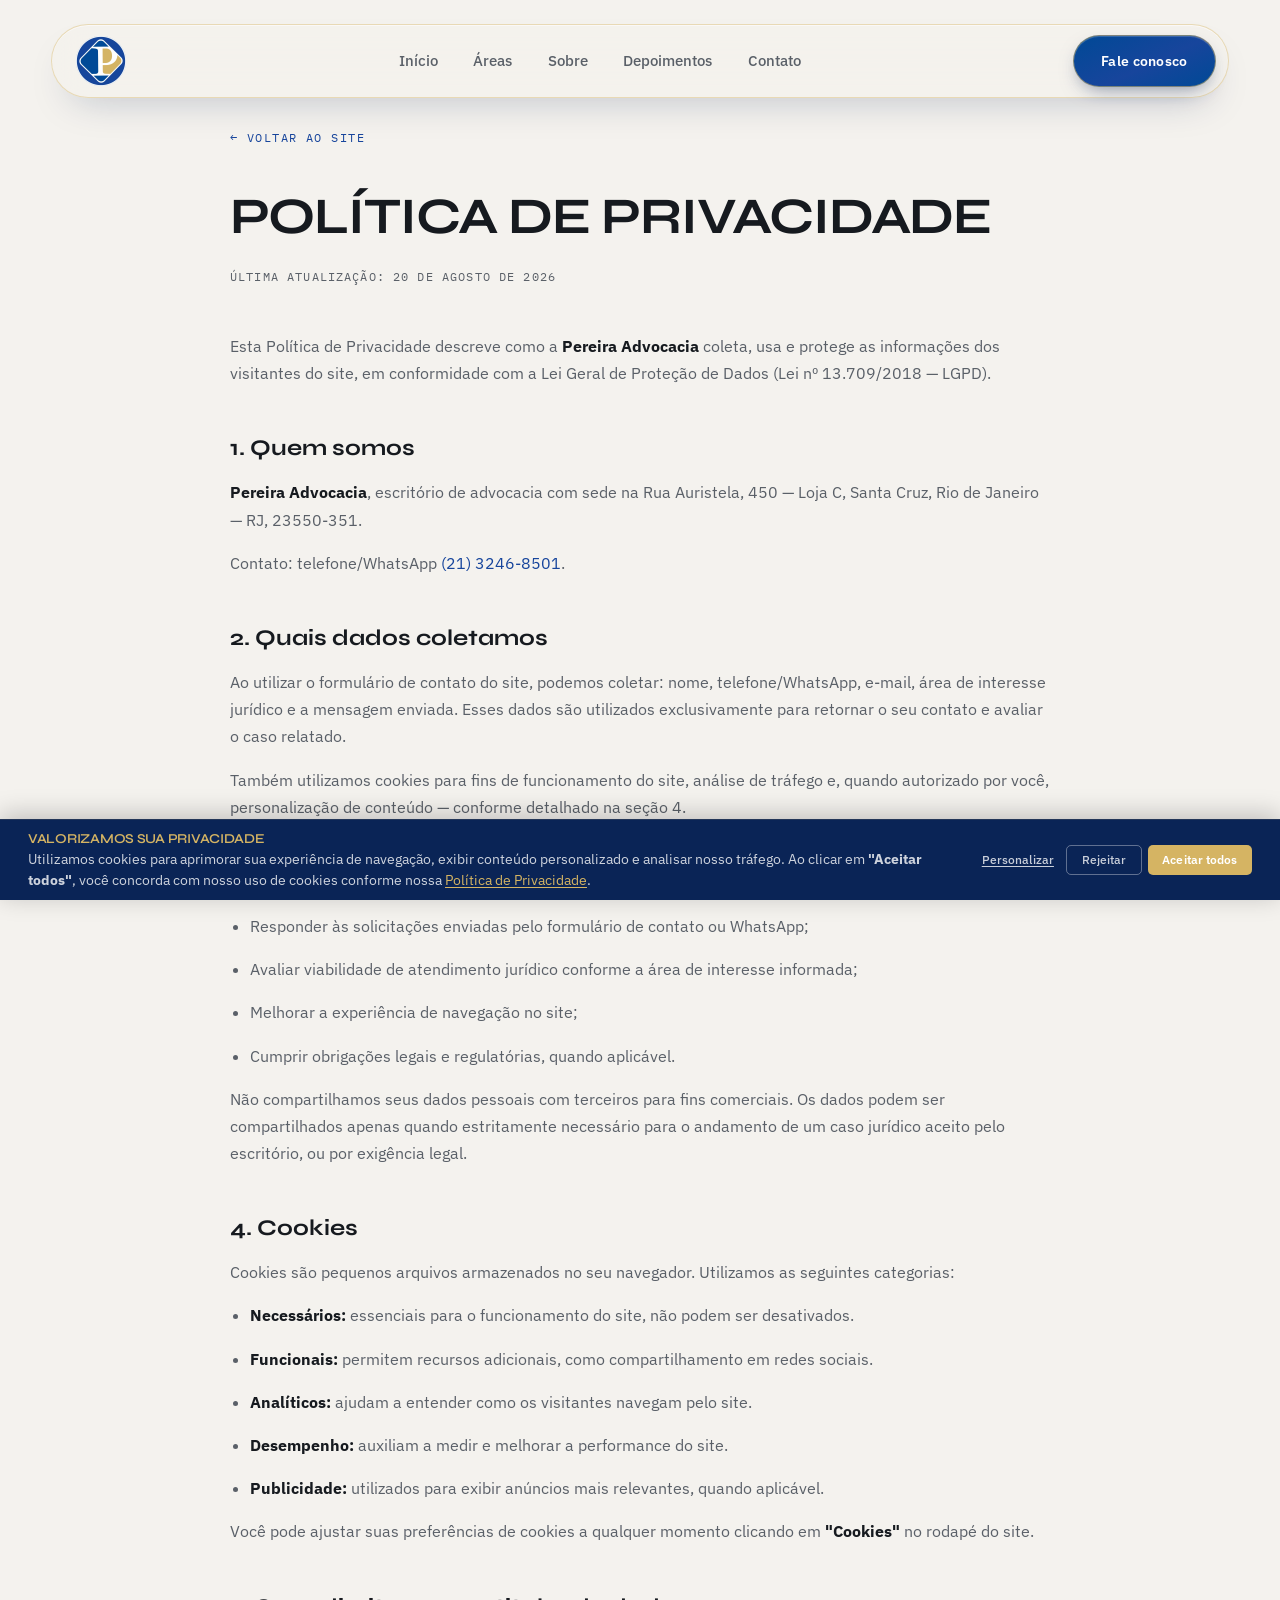
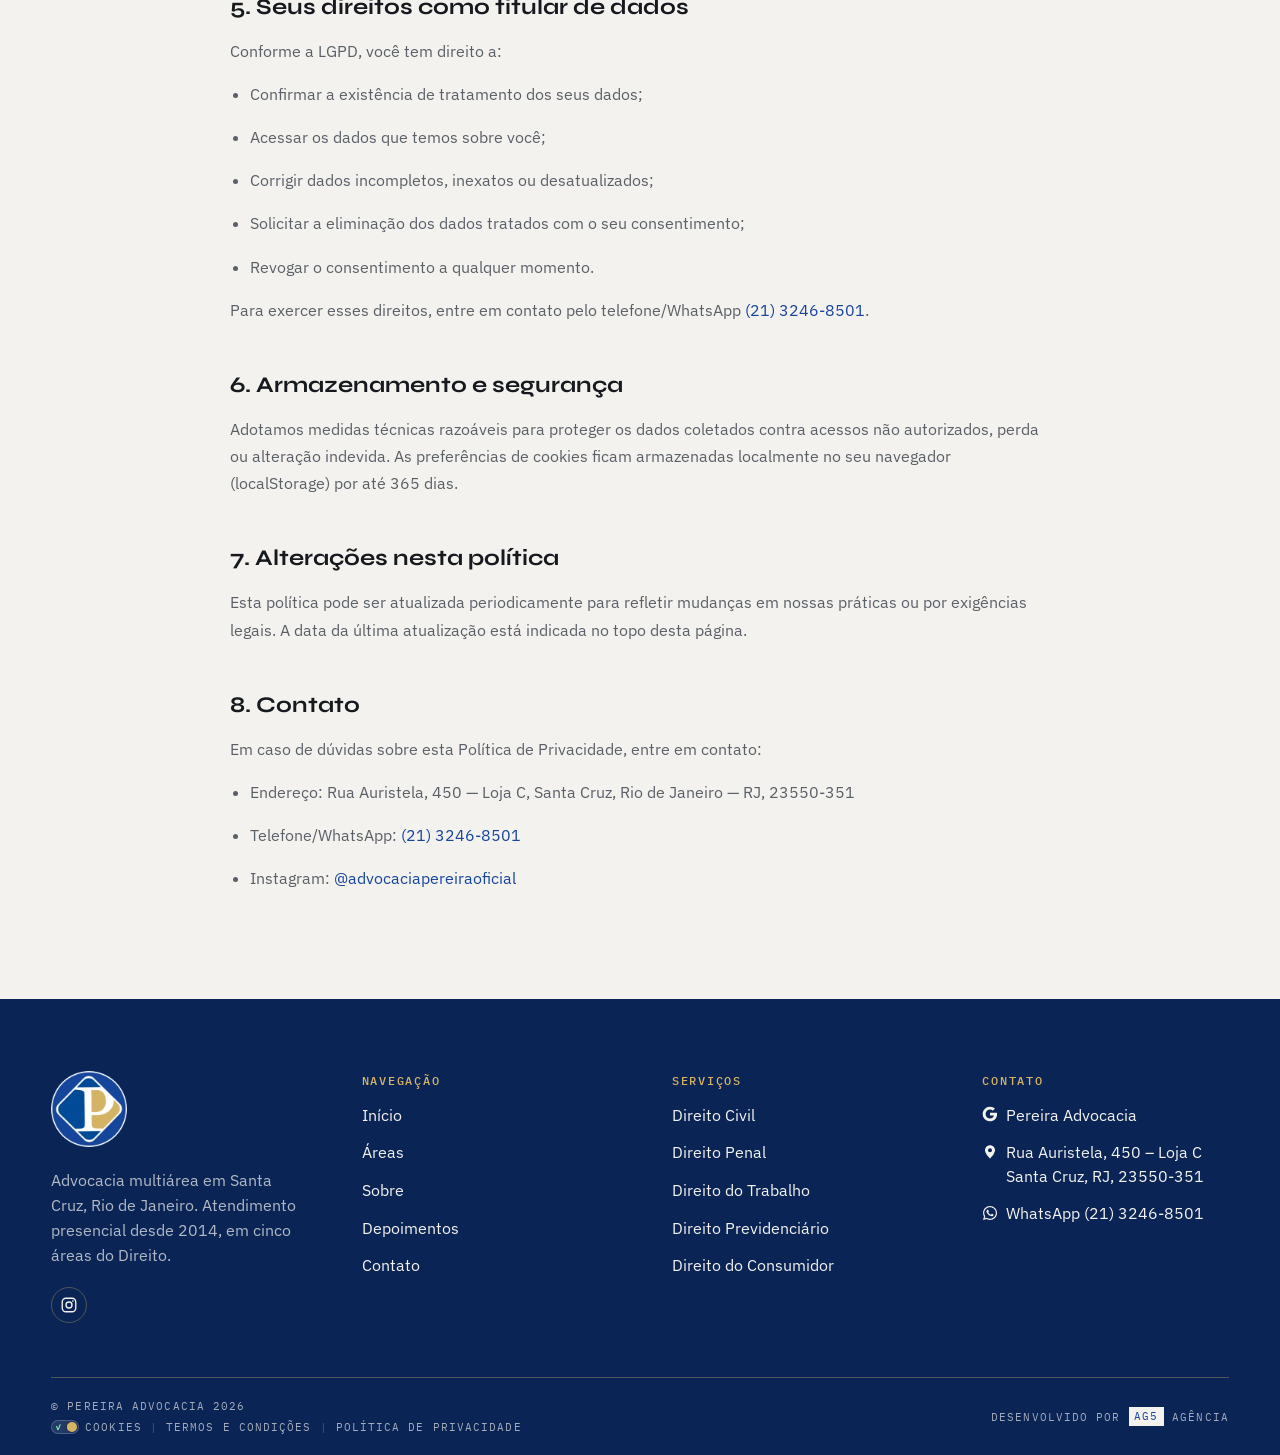
==== politica-de-privacidade.html @ 73a0a16b "LP Pereira Advocacia — versão inicial" ====
<!DOCTYPE html>
<html lang="pt-BR">
<head>
<meta charset="UTF-8">
<meta name="viewport" content="width=device-width, initial-scale=1">
<title>Política de Privacidade — Pereira Advocacia</title>
<meta name="description" content="Política de Privacidade e uso de cookies do site da Pereira Advocacia, escritório de advocacia em Santa Cruz, Rio de Janeiro.">
<meta name="robots" content="noindex, follow">
<link rel="canonical" href="https://pereiraadvocacia.ag5agencia.site/politica-de-privacidade">
<link rel="icon" href="assets/favicon-pereira-advocacia.ico">
<link rel="preconnect" href="https://fonts.googleapis.com">
<link rel="preconnect" href="https://fonts.gstatic.com" crossorigin>

<!-- PageSpeed fix: Google Fonts async-load (elimina render-blocking) -->
<link rel="preload" href="https://fonts.googleapis.com/css2?family=Syne:wght@600;700;800&family=IBM+Plex+Sans:wght@400;500;600&family=IBM+Plex+Mono:wght@400;500&display=swap" as="style" onload="this.onload=null;this.rel='stylesheet'">
<noscript><link href="https://fonts.googleapis.com/css2?family=Syne:wght@600;700;800&family=IBM+Plex+Sans:wght@400;500;600&family=IBM+Plex+Mono:wght@400;500&display=swap" rel="stylesheet"></noscript>

<link rel="preload" href="style.css" as="style">
<link rel="stylesheet" href="style.css">

<!-- PageSpeed fix: CSS não crítico (cookie banner) com carregamento async -->
<link rel="preload" href="cookie-banner.css" as="style" onload="this.onload=null;this.rel='stylesheet'">
<noscript><link rel="stylesheet" href="cookie-banner.css"></noscript>
<style>
  .legal{background:var(--pedra);padding:calc(76px + 3rem) var(--pad-x) var(--sec-y)}
  .legal__wrap{max-width:820px;margin:0 auto}
  .legal__back{font-family:var(--f-mono);font-size:.75rem;letter-spacing:.12em;text-transform:uppercase;color:var(--cinza-texto);display:inline-flex;align-items:center;gap:.5rem;margin-bottom:2rem}
  .legal__back:hover{color:var(--azul)}
  .legal h1{font-size:clamp(2rem,5vw,3.2rem);color:var(--grafite);margin-bottom:.75rem}
  .legal__updated{font-family:var(--f-mono);font-size:.72rem;letter-spacing:.1em;text-transform:uppercase;color:var(--cinza-texto);margin-bottom:3rem;display:block}
  .legal h2{font-family:var(--f-display);font-weight:700;font-size:1.4rem;color:var(--grafite);text-transform:none;letter-spacing:0;margin-top:2.75rem;margin-bottom:.9rem}
  .legal p,.legal li{font-size:1rem;line-height:1.7;color:var(--cinza-texto);margin-bottom:1rem}
  .legal ul{padding-left:1.25rem;list-style:disc}
  .legal a{color:var(--azul)}
  .legal a:hover{color:var(--azul-profundo)}
  .legal strong{color:var(--grafite)}
</style>
</head>
<body id="top">

<div class="nav-sentinel" aria-hidden="true"></div>
<header class="nav" id="nav">
  <div class="nav__pill">
    <a class="nav__logo" href="/" aria-label="Pereira Advocacia — início">
      <img src="assets/logo-desktop-pereira-advocacia.webp" alt="Pereira Advocacia">
    </a>
    <button class="nav__toggle" type="button" id="navToggle" aria-expanded="false" aria-controls="drawer" aria-label="Abrir menu">
      <span></span><span></span><span></span>
    </button>
    <nav class="nav__menu" id="navMenu" aria-label="Navegação principal">
      <a href="/">Início</a>
      <a href="/#areas">Áreas</a>
      <a href="/#sobre">Sobre</a>
      <a href="/#avaliacoes">Depoimentos</a>
      <a href="/#contato">Contato</a>
    </nav>
    <a class="btn btn--wa nav__cta" href="https://wa.me/552132468501?text=Ol%C3%A1%2C%20vim%20atrav%C3%A9s%20do%20site%20e%20gostaria%20de%20agendar%20uma%20consulta." target="_blank" rel="noopener noreferrer">Fale conosco</a>
  </div>
</header>

<main class="legal">
  <div class="legal__wrap">
    <a class="legal__back" href="/">← Voltar ao site</a>
    <h1>Política de Privacidade</h1>
    <span class="legal__updated">Última atualização: 20 de agosto de 2026</span>

    <p>Esta Política de Privacidade descreve como a <strong>Pereira Advocacia</strong> coleta, usa e protege as informações dos visitantes do site, em conformidade com a Lei Geral de Proteção de Dados (Lei nº 13.709/2018 — LGPD).</p>

    <h2>1. Quem somos</h2>
    <p><strong>Pereira Advocacia</strong>, escritório de advocacia com sede na Rua Auristela, 450 — Loja C, Santa Cruz, Rio de Janeiro — RJ, 23550-351.</p>
    <p>Contato: telefone/WhatsApp <a href="tel:+552132468501">(21) 3246-8501</a>.</p>

    <h2>2. Quais dados coletamos</h2>
    <p>Ao utilizar o formulário de contato do site, podemos coletar: nome, telefone/WhatsApp, e-mail, área de interesse jurídico e a mensagem enviada. Esses dados são utilizados exclusivamente para retornar o seu contato e avaliar o caso relatado.</p>
    <p>Também utilizamos cookies para fins de funcionamento do site, análise de tráfego e, quando autorizado por você, personalização de conteúdo — conforme detalhado na seção 4.</p>

    <h2>3. Como usamos seus dados</h2>
    <ul>
      <li>Responder às solicitações enviadas pelo formulário de contato ou WhatsApp;</li>
      <li>Avaliar viabilidade de atendimento jurídico conforme a área de interesse informada;</li>
      <li>Melhorar a experiência de navegação no site;</li>
      <li>Cumprir obrigações legais e regulatórias, quando aplicável.</li>
    </ul>
    <p>Não compartilhamos seus dados pessoais com terceiros para fins comerciais. Os dados podem ser compartilhados apenas quando estritamente necessário para o andamento de um caso jurídico aceito pelo escritório, ou por exigência legal.</p>

    <h2>4. Cookies</h2>
    <p>Cookies são pequenos arquivos armazenados no seu navegador. Utilizamos as seguintes categorias:</p>
    <ul>
      <li><strong>Necessários:</strong> essenciais para o funcionamento do site, não podem ser desativados.</li>
      <li><strong>Funcionais:</strong> permitem recursos adicionais, como compartilhamento em redes sociais.</li>
      <li><strong>Analíticos:</strong> ajudam a entender como os visitantes navegam pelo site.</li>
      <li><strong>Desempenho:</strong> auxiliam a medir e melhorar a performance do site.</li>
      <li><strong>Publicidade:</strong> utilizados para exibir anúncios mais relevantes, quando aplicável.</li>
    </ul>
    <p>Você pode ajustar suas preferências de cookies a qualquer momento clicando em <strong>"Cookies"</strong> no rodapé do site.</p>

    <h2>5. Seus direitos como titular de dados</h2>
    <p>Conforme a LGPD, você tem direito a:</p>
    <ul>
      <li>Confirmar a existência de tratamento dos seus dados;</li>
      <li>Acessar os dados que temos sobre você;</li>
      <li>Corrigir dados incompletos, inexatos ou desatualizados;</li>
      <li>Solicitar a eliminação dos dados tratados com o seu consentimento;</li>
      <li>Revogar o consentimento a qualquer momento.</li>
    </ul>
    <p>Para exercer esses direitos, entre em contato pelo telefone/WhatsApp <a href="tel:+552132468501">(21) 3246-8501</a>.</p>

    <h2>6. Armazenamento e segurança</h2>
    <p>Adotamos medidas técnicas razoáveis para proteger os dados coletados contra acessos não autorizados, perda ou alteração indevida. As preferências de cookies ficam armazenadas localmente no seu navegador (localStorage) por até 365 dias.</p>

    <h2>7. Alterações nesta política</h2>
    <p>Esta política pode ser atualizada periodicamente para refletir mudanças em nossas práticas ou por exigências legais. A data da última atualização está indicada no topo desta página.</p>

    <h2>8. Contato</h2>
    <p>Em caso de dúvidas sobre esta Política de Privacidade, entre em contato:</p>
    <ul>
      <li>Endereço: Rua Auristela, 450 — Loja C, Santa Cruz, Rio de Janeiro — RJ, 23550-351</li>
      <li>Telefone/WhatsApp: <a href="tel:+552132468501">(21) 3246-8501</a></li>
      <li>Instagram: <a href="https://www.instagram.com/advocaciapereiraoficial/" target="_blank" rel="noopener noreferrer">@advocaciapereiraoficial</a></li>
    </ul>
  </div>
</main>

<footer class="footer">
  <div class="footer__cols">
    <!-- Coluna 1 — Marca -->
    <div class="footer__brand">
      <img class="footer__logo" src="assets/logo-mobile-pereira-advocacia.webp" alt="Pereira Advocacia" loading="lazy">
      <p class="footer__p">Advocacia multiárea em Santa Cruz, Rio de Janeiro. Atendimento presencial desde 2014, em cinco áreas do Direito.</p>
      <div class="footer__social">
        <a href="https://www.instagram.com/advocaciapereiraoficial/" target="_blank" rel="noopener noreferrer" aria-label="Instagram"><svg viewBox="0 0 24 24" width="18" height="18" fill="none" stroke="currentColor" stroke-width="1.8" aria-hidden="true"><rect x="3" y="3" width="18" height="18" rx="5"/><circle cx="12" cy="12" r="4"/><circle cx="17.2" cy="6.8" r="1.1" fill="currentColor" stroke="none"/></svg></a>
      </div>
    </div>
    <!-- Coluna 2 — Links rápidos -->
    <div class="footer__col">
      <p class="label label--ouro">Navegação</p>
      <a href="/">Início</a>
      <a href="/#areas">Áreas</a>
      <a href="/#sobre">Sobre</a>
      <a href="/#avaliacoes">Depoimentos</a>
      <a href="/#contato">Contato</a>
    </div>
    <!-- Coluna 3 — Serviços -->
    <div class="footer__col">
      <p class="label label--ouro">Serviços</p>
      <a href="/#areas">Direito Civil</a>
      <a href="/#areas">Direito Penal</a>
      <a href="/#areas">Direito do Trabalho</a>
      <a href="/#areas">Direito Previdenciário</a>
      <a href="/#areas">Direito do Consumidor</a>
    </div>
    <!-- Coluna 4 — Contato (ordem obrigatória: nome → endereço → whatsapp → telefone) -->
    <div class="footer__col">
      <p class="label label--ouro">Contato</p>
      <a class="footer__contact-item" href="https://share.google/x3u8LxCRu5mNGIFWN" target="_blank" rel="noopener noreferrer"><svg viewBox="0 0 48 48" width="16" height="16" fill="currentColor" aria-hidden="true"><path d="M45.12 24.5c0-1.56-.14-3.06-.4-4.5H24v8.51h11.84c-.51 2.75-2.06 5.08-4.39 6.64v5.52h7.11c4.16-3.83 6.56-9.47 6.56-16.17z"/><path d="M24 46c5.94 0 10.92-1.97 14.56-5.33l-7.11-5.52c-1.97 1.32-4.49 2.1-7.45 2.1-5.73 0-10.58-3.87-12.31-9.07H4.34v5.7C7.96 41.07 15.4 46 24 46z"/><path d="M11.69 28.18A13.98 13.98 0 0 1 10.94 24c0-1.45.25-2.86.7-4.18v-5.7H4.34A21.99 21.99 0 0 0 2 24c0 3.55.85 6.91 2.34 9.88l7.35-5.7z"/><path d="M24 10.75c3.23 0 6.13 1.11 8.41 3.29l6.31-6.31C34.91 4.18 29.93 2 24 2 15.4 2 7.96 6.93 4.34 14.12l7.35 5.7c1.73-5.2 6.58-9.07 12.31-9.07z"/></svg><span>Pereira Advocacia</span></a>
      <a class="footer__contact-item" href="https://www.google.com/maps/dir//Pereira+Advocacia,+Rua+Auristela,+450+-+Loja+C+-+Santa+Cruz,+Rio+de+Janeiro+-+RJ,+23550-351/@-22.9141308,-43.445982,11z" target="_blank" rel="noopener noreferrer"><svg viewBox="0 0 48 48" width="16" height="16" aria-hidden="true"><path fill="currentColor" d="M24 4c-8.28 0-15 6.72-15 15 0 10.5 15 25 15 25s15-14.5 15-25c0-8.28-6.72-15-15-15z"/><circle cx="24" cy="19" r="6" fill="var(--azul-noite)"/></svg><span>Rua Auristela, 450 – Loja C<br>Santa Cruz, RJ, 23550-351</span></a>
      <a class="footer__contact-item" href="https://wa.me/552132468501?text=Ol%C3%A1%2C%20vim%20atrav%C3%A9s%20do%20site%20e%20gostaria%20de%20agendar%20uma%20consulta." target="_blank" rel="noopener noreferrer"><svg viewBox="0 0 448 512" width="16" height="16" fill="currentColor" aria-hidden="true"><path d="M380.9 97.1C339 55.1 283.2 32 223.9 32c-122.4 0-222 99.6-222 222 0 39.1 10.2 77.3 29.6 111L0 480l117.7-30.9c32.4 17.7 68.9 27 106.1 27h.1c122.3 0 224.1-99.6 224.1-222 0-59.3-25.2-115-67.1-157zm-157 341.6c-33.2 0-65.7-8.9-94-25.7l-6.7-4-69.8 18.3L72 359.2l-4.4-7c-18.5-29.4-28.2-63.3-28.2-98.2 0-101.7 82.8-184.5 184.6-184.5 49.3 0 95.6 19.2 130.4 54.1 34.8 34.9 56.2 81.2 56.1 130.5 0 101.8-84.9 184.6-186.6 184.6zm101.2-138.2c-5.5-2.8-32.8-16.2-37.9-18-5.1-1.9-8.8-2.8-12.5 2.8-3.7 5.6-14.3 18-17.6 21.8-3.2 3.7-6.5 4.2-12 1.4-32.6-16.3-54-29.1-75.5-66-5.7-9.8 5.7-9.1 16.3-30.3 1.8-3.7.9-6.9-.5-9.7-1.4-2.8-12.5-30.1-17.1-41.2-4.5-10.8-9.1-9.3-12.5-9.5-3.2-.2-6.9-.2-10.6-.2-3.7 0-9.7 1.4-14.8 6.9-5.1 5.6-19.4 19-19.4 46.3s19.9 53.7 22.6 57.4c2.8 3.7 39.1 59.7 94.8 83.8 35.2 15.2 49 16.5 66.6 13.9 10.7-1.6 32.8-13.4 37.4-26.4 4.6-13 4.6-24.1 3.2-26.4-1.3-2.5-5-3.9-10.5-6.6z"/></svg><span>WhatsApp (21) 3246-8501</span></a>
    </div>
  </div>
  <div class="creditos">
    <div class="creditos__esq">
      <span>© Pereira Advocacia 2026</span>
      <span class="creditos__legal">
        <a href="#" id="ck-prefs-link" style="text-decoration:none; color:inherit; display:inline-flex; align-items:center; gap:6px;">
          <span id="cookie-toggle" class="active" style="display:inline-flex; align-items:center; width:28px; height:14px; background:rgba(255,255,255,0.1); border-radius:10px; padding:2px; border:1px solid rgba(255,255,255,0.2); position:relative; font-size:8px; font-weight:bold;">
            <span style="color:#86EFAC; margin-left:2px;">✓</span>
            <span style="color:#FCA5A5; margin-left:auto; margin-right:2px;">✕</span>
            <span id="cookie-toggle-dot" style="position:absolute; left:15px; width:10px; height:10px; background:var(--ck-accent); border-radius:50%; box-shadow:0 0 5px rgba(0,0,0,0.3); transition:left .2s ease;"></span>
          </span>
          Cookies
        </a>
        <span class="creditos__sep">|</span>
        <a href="/termos-e-condicoes">Termos e Condições</a>
        <span class="creditos__sep">|</span>
        <a href="/politica-de-privacidade">Política de Privacidade</a>
      </span>
    </div>
    <span>Desenvolvido por <a class="ag5" href="https://www.ag5agencia.com.br" target="_blank" rel="noopener noreferrer">AG5</a> Agência</span>
  </div>
</footer>

<div class="drawer-overlay" id="drawerOverlay" aria-hidden="true"></div>
<aside class="drawer" id="drawer" aria-hidden="true">
  <div class="drawer__head">
    <a class="drawer__logo" href="/" aria-label="Pereira Advocacia — início">
      <img src="assets/logo-desktop-pereira-advocacia.webp" alt="Pereira Advocacia">
    </a>
    <button class="drawer__close" type="button" id="drawerClose" aria-label="Fechar menu">
      <span></span><span></span>
    </button>
  </div>
  <nav class="drawer__menu" aria-label="Navegação principal mobile">
    <a href="/">Início</a>
    <a href="/#areas">Áreas</a>
    <a href="/#sobre">Sobre</a>
    <a href="/#avaliacoes">Depoimentos</a>
    <a href="/#contato">Contato</a>
  </nav>
  <a class="btn btn--wa drawer__btn" href="https://wa.me/552132468501?text=Ol%C3%A1%2C%20vim%20atrav%C3%A9s%20do%20site%20e%20gostaria%20de%20agendar%20uma%20consulta." target="_blank" rel="noopener noreferrer">Fale conosco</a>
</aside>

<!-- ========== COOKIE BANNER — Padrão AG5 (LGPD) ========== -->
<div id="ck-banner" class="ck-banner" role="dialog" aria-modal="true" aria-label="Aviso de cookies" aria-live="polite" aria-hidden="true">
  <div class="ck-banner__inner">
    <div class="ck-banner__content">
      <h2 class="ck-banner__title">Valorizamos sua privacidade</h2>
      <p class="ck-banner__text">
        Utilizamos cookies para aprimorar sua experiência de navegação, exibir conteúdo
        personalizado e analisar nosso tráfego. Ao clicar em <strong>"Aceitar todos"</strong>,
        você concorda com nosso uso de cookies conforme nossa
        <a href="/politica-de-privacidade" class="ck-banner__link">Política de Privacidade</a>.
      </p>
    </div>
    <div class="ck-banner__actions">
      <button id="ck-customize" class="ck-btn ck-btn--ghost">Personalizar</button>
      <button id="ck-reject" class="ck-btn ck-btn--outline">Rejeitar</button>
      <button id="ck-accept-all" class="ck-btn ck-btn--primary">Aceitar todos</button>
    </div>
  </div>
</div>

<div id="ck-modal" class="ck-modal" role="dialog" aria-modal="true" aria-label="Personalizar preferências de cookies" aria-hidden="true">
  <div class="ck-modal__overlay" id="ck-modal-overlay"></div>
  <div class="ck-modal__box">
    <div class="ck-modal__header">
      <h2 class="ck-modal__title">Personalizar preferências de consentimento</h2>
      <button class="ck-modal__close" id="ck-modal-close" aria-label="Fechar modal">
        <svg width="18" height="18" viewBox="0 0 24 24" fill="none" aria-hidden="true">
          <path d="M18 6L6 18M6 6l12 12" stroke="currentColor" stroke-width="2" stroke-linecap="round" stroke-linejoin="round" />
        </svg>
      </button>
    </div>
    <div class="ck-modal__body">
      <p class="ck-modal__intro">
        Utilizamos cookies para ajudar você a navegar com eficiência e executar certas funções.
        Os cookies classificados como <strong>"Necessário"</strong> são essenciais para o
        funcionamento básico do site e não podem ser desativados.
      </p>
      <div class="ck-category">
        <div class="ck-category__header">
          <div class="ck-category__info">
            <h3 class="ck-category__name">Necessário</h3>
            <p class="ck-category__desc">Essenciais para o funcionamento do site. Não armazenam dados pessoalmente identificáveis.</p>
          </div>
          <span class="ck-category__badge">Sempre ativo</span>
        </div>
      </div>
      <div class="ck-category">
        <div class="ck-category__header">
          <div class="ck-category__info">
            <h3 class="ck-category__name">Funcional</h3>
            <p class="ck-category__desc">Ajudam a executar funcionalidades como compartilhamento em mídia social e recursos de terceiros.</p>
          </div>
          <label class="ck-toggle" aria-label="Ativar cookies funcionais">
            <input type="checkbox" id="ck-functional" name="functional">
            <span class="ck-toggle__slider"></span>
          </label>
        </div>
      </div>
      <div class="ck-category">
        <div class="ck-category__header">
          <div class="ck-category__info">
            <h3 class="ck-category__name">Analítico</h3>
            <p class="ck-category__desc">Usados para entender como os visitantes interagem com o site (visitantes, taxa de rejeição, etc.).</p>
          </div>
          <label class="ck-toggle" aria-label="Ativar cookies analíticos">
            <input type="checkbox" id="ck-analytics" name="analytics">
            <span class="ck-toggle__slider"></span>
          </label>
        </div>
      </div>
      <div class="ck-category">
        <div class="ck-category__header">
          <div class="ck-category__info">
            <h3 class="ck-category__name">Desempenho</h3>
            <p class="ck-category__desc">Analisam índices de desempenho do site para oferecer melhor experiência ao visitante.</p>
          </div>
          <label class="ck-toggle" aria-label="Ativar cookies de desempenho">
            <input type="checkbox" id="ck-performance" name="performance">
            <span class="ck-toggle__slider"></span>
          </label>
        </div>
      </div>
      <div class="ck-category">
        <div class="ck-category__header">
          <div class="ck-category__info">
            <h3 class="ck-category__name">Publicidade</h3>
            <p class="ck-category__desc">Entregam anúncios personalizados com base nas páginas visitadas anteriormente.</p>
          </div>
          <label class="ck-toggle" aria-label="Ativar cookies de publicidade">
            <input type="checkbox" id="ck-advertising" name="advertising">
            <span class="ck-toggle__slider"></span>
          </label>
        </div>
      </div>
    </div>
    <div class="ck-modal__footer">
      <button id="ck-modal-reject" class="ck-btn ck-btn--outline">Rejeitar</button>
      <button id="ck-modal-save" class="ck-btn ck-btn--ghost">Salvar Preferências</button>
      <button id="ck-modal-accept-all" class="ck-btn ck-btn--primary">Aceitar todos</button>
    </div>
  </div>
</div>

<button id="ck-prefs-btn" class="ck-prefs-btn" aria-label="Preferências de cookies" style="display:none;">Cookies</button>

<script src="script.js" defer></script>
<script src="cookie-banner.js" defer></script>
<script src="wa-premium.js" defer></script>
<script src="https://control-blog.ag5agencia.site/r.js" data-c="pereiraadvocacia" defer></script>
</body>
</html>
---- style.css ----
/* ===========================================================
   PEREIRA ADVOCACIA — Dossiê Cobalto · Editorial Vertical
   style.css — mobile-first · breakpoints 480 / 768 / 1024 / 1280
   =========================================================== */

:root{
  /* cores */
  --azul:#17459C;
  --azul-profundo:#004996;
  --azul-noite:#0A2456;
  --dourado:#D5B463;
  --dourado-claro:#E3CB8C;
  --nogueira:#4A331F;
  --pedra:#F4F2EE;
  --pedra-2:#E7E3DC;
  --grafite:#161A1F;
  --cinza-texto:#5A6068;
  --branco:#FFFFFF;
  /* tipografia */
  --f-display:"Syne",system-ui,sans-serif;
  --f-corpo:"IBM Plex Sans",system-ui,sans-serif;
  --f-mono:"IBM Plex Mono",ui-monospace,monospace;
  /* espaçamento (escala herdada do sistema MAAT) */
  --s-05:0.5rem; --s-1:1rem; --s-2:2rem; --s-3:3rem; --s-4:4rem; --s-6:6rem; --s-8:8rem;
  --pad-x:clamp(1.25rem,4vw,3.5rem);
  --sec-y:clamp(4rem,10vh,8.75rem);
}

*,*::before,*::after{box-sizing:border-box}
html{scroll-behavior:smooth;-webkit-text-size-adjust:100%}
body{margin:0;background:var(--pedra);color:var(--cinza-texto);font-family:var(--f-corpo);font-size:16px;line-height:1.5;-webkit-font-smoothing:antialiased}
img{max-width:100%;display:block}
iframe{border:0;display:block;width:100%}
a{color:var(--azul);text-decoration:none;transition:color .3s ease}
a:hover{color:var(--azul-profundo)}
h1,h2,h3{margin:0;font-family:var(--f-display);letter-spacing:-.02em;text-transform:uppercase}
p{margin:0}
ul{margin:0;padding:0;list-style:none}
button{font-family:inherit}
:focus-visible{outline:2px solid var(--azul);outline-offset:3px}

.wrap{max-width:1500px;margin:0 auto}
.wrap--narrow{max-width:1100px}

/* motivo gráfico proprietário: losango da logo */
.losango{width:8px;height:8px;background:var(--dourado);transform:rotate(45deg);display:inline-block;flex:none}

.sec-divider{max-width:1500px;height:1px;margin:0 auto;background:linear-gradient(90deg,transparent,rgba(213,180,99,.5) 50%,transparent)}
.sec-divider--escritorio{margin-bottom:clamp(2.5rem,6vh,4rem)}
.losango--azul{background:var(--azul)}

.label{font-family:var(--f-mono);font-weight:500;font-size:.66rem;letter-spacing:.14em;text-transform:uppercase;display:flex;align-items:center;gap:.6rem}
.label--ouro{color:var(--dourado)}
.label--cinza{color:var(--cinza-texto)}
.label--claro{color:rgba(255,255,255,.7)}

.h2{font-weight:800;font-size:clamp(2rem,5.4vw,4.2rem);line-height:.95;color:var(--branco)}
.h2--dark{color:var(--grafite)}
.h3{font-weight:800;font-size:clamp(1.7rem,4vw,3.2rem);line-height:1;color:var(--branco)}
.h3--dark{color:var(--grafite)}

.link-mono{font-family:var(--f-mono);font-size:.75rem;letter-spacing:.12em;text-transform:uppercase;color:var(--grafite);border-bottom:1px solid var(--dourado);padding-bottom:.5rem;display:inline-block}
.link-mono:hover{color:var(--azul)}

.btn{display:inline-flex;align-items:center;gap:.65rem;font-size:.82rem;font-weight:600;letter-spacing:.02em;padding:.95rem 1.5rem;min-height:44px;transition:background .3s ease,color .3s ease}
.btn--wa{background:var(--azul);color:var(--branco)}
.btn--wa:hover{background:var(--azul-profundo);color:var(--branco)}
.btn--azul{background:var(--azul);color:var(--branco)}
.btn--azul:hover{background:var(--azul-profundo);color:var(--branco)}
.btn--pedra{background:var(--pedra);color:var(--grafite);border:1px solid rgba(213,180,99,.5);box-shadow:0 14px 30px -14px rgba(0,0,0,.35);transition:background .3s ease,color .3s ease,transform .3s ease}
.btn--pedra:hover{background:var(--branco);color:var(--azul);transform:translateY(-2px)}
.btn--outline{border:1px solid var(--grafite);color:var(--grafite)}
.btn--outline:hover{background:var(--grafite);color:var(--pedra)}
.btn--dark{background:var(--grafite);color:var(--pedra);border:0;cursor:pointer;justify-self:start}
.btn--dark:hover{background:var(--azul)}

.btn--google-premium{
  position:relative;overflow:hidden;border-radius:100px;
  background:linear-gradient(155deg,#FFFFFF 0%,#FBF7EE 100%);
  color:var(--grafite);border:1px solid rgba(213,180,99,.4);
  box-shadow:0 18px 40px -18px rgba(4,16,42,.5),0 0 0 1px rgba(255,255,255,.05) inset;
  transition:transform .4s cubic-bezier(.22,1,.36,1),box-shadow .4s cubic-bezier(.22,1,.36,1),background .4s ease;
}
.btn--google-premium svg{width:18px;height:18px;flex:none}
.btn--google-premium::before{
  content:"";position:absolute;inset:0;border-radius:100px;padding:1px;
  background:linear-gradient(155deg,var(--dourado-claro),transparent 40%,transparent 60%,var(--dourado));
  -webkit-mask:linear-gradient(#000 0 0) content-box,linear-gradient(#000 0 0);
  -webkit-mask-composite:xor;mask-composite:exclude;
  pointer-events:none;
}
.btn--google-premium:hover{
  transform:translateY(-3px) scale(1.02);
  background:linear-gradient(155deg,#FFFFFF 0%,#FFF9EA 100%);
  box-shadow:0 26px 54px -18px rgba(4,16,42,.6),0 0 24px -4px rgba(213,180,99,.5);
  color:var(--grafite);
}

/* máscaras de revelação */
.mask{display:block;overflow:hidden}
.mask__line{display:block;transform:translateY(105%);will-change:transform}
.mask__line--azul{color:var(--azul)}
.is-in .mask__line,.mask.is-in .mask__line{transform:translateY(0);transition:transform 900ms cubic-bezier(.16,1,.3,1)}
.reveal{opacity:0;transform:translateY(24px)}
.reveal.is-in{opacity:1;transform:none;transition:opacity 700ms cubic-bezier(.16,1,.3,1),transform 700ms cubic-bezier(.16,1,.3,1)}

/* ---------- NAVBAR — pill flutuante premium ---------- */
.nav-sentinel{position:absolute;top:0;left:0;width:1px;height:80px}
.nav{position:fixed;inset:0 0 auto;z-index:50;padding:clamp(.9rem,2.4vw,1.5rem) var(--pad-x) 0;transition:padding .4s cubic-bezier(.16,1,.3,1)}
.nav.is-stuck{padding-top:.6rem}

.nav__pill{
  max-width:1500px;margin:0 auto;
  display:flex;flex-wrap:wrap;align-items:center;justify-content:space-between;gap:.75rem;
  padding:.6rem .75rem .6rem clamp(1rem,2vw,1.5rem);
  background:rgba(244,242,238,.72);
  backdrop-filter:blur(18px) saturate(1.4);
  -webkit-backdrop-filter:blur(18px) saturate(1.4);
  border:1px solid rgba(213,180,99,.4);
  border-radius:999px;
  box-shadow:0 1px 0 rgba(255,255,255,.5) inset,0 18px 40px -20px rgba(10,36,86,.28);
  transition:background .4s ease,box-shadow .4s ease,border-radius .4s ease,padding .4s ease;
}
.nav.is-stuck .nav__pill{
  background:rgba(255,255,255,.92);
  box-shadow:0 1px 0 rgba(255,255,255,.7) inset,0 14px 32px -18px rgba(10,36,86,.34);
}

.nav__logo{display:flex;align-items:center;position:relative}
.nav__logo img{height:46px;width:auto;transition:height .4s ease}

.nav__menu{display:none}
.nav__menu a{
  color:var(--cinza-texto);font-size:.95rem;font-weight:500;
  padding:.6rem .15rem;position:relative;
  transition:color .3s ease;
}
.nav__menu a::after{
  content:"";position:absolute;left:.1rem;right:.1rem;bottom:.28rem;height:1px;
  background:var(--dourado);transform:scaleX(0);transform-origin:left;
  transition:transform .32s cubic-bezier(.33,1,.68,1);
}
.nav__menu a:hover{color:var(--grafite)}
.nav__menu a:hover::after{transform:scaleX(1)}
.nav__menu a.is-active{color:var(--azul)}
.nav__menu a.is-active::after{transform:scaleX(1);background:var(--azul)}

.nav__cta{
  position:relative;overflow:hidden;isolation:isolate;
  border-radius:999px;padding:.9rem 1.7rem;font-size:.9rem;
  background:linear-gradient(155deg,var(--azul-profundo) 0%,var(--azul) 55%,var(--azul-profundo) 100%);
  border:1px solid rgba(213,180,99,.55);
  box-shadow:0 1px 0 rgba(255,255,255,.18) inset,0 8px 20px -8px rgba(10,36,86,.55);
  transition:transform .35s cubic-bezier(.34,1.56,.64,1),box-shadow .35s ease,border-color .35s ease;
}
.nav__cta::before{
  content:"";position:absolute;inset:0;z-index:-1;
  background:linear-gradient(100deg,transparent 30%,rgba(255,255,255,.35) 48%,transparent 66%);
  transform:translateX(-120%);
  transition:transform .7s cubic-bezier(.16,1,.3,1);
}
.nav__cta:hover{
  transform:translateY(-2px);
  border-color:rgba(213,180,99,.9);
  box-shadow:0 1px 0 rgba(255,255,255,.22) inset,0 12px 28px -10px rgba(10,36,86,.65),0 0 0 3px rgba(213,180,99,.16);
}
.nav__cta:hover::before{transform:translateX(120%)}
.nav__cta:active{transform:translateY(0) scale(.97)}

.nav__toggle{
  width:40px;height:40px;background:none;border:0;
  display:grid;place-content:center;gap:5px;cursor:pointer;padding:0;margin-left:auto;
}
.nav__cta{display:none}
.nav__toggle span{display:block;width:22px;height:1.5px;background:var(--grafite);transition:background .3s ease}
.nav__toggle:hover span,
.nav__toggle[aria-expanded="true"] span{background:var(--dourado)}

/* ---------- DRAWER MOBILE (Premium) ---------- */
.drawer-overlay{position:fixed;inset:0;background:rgba(10,36,86,.55);opacity:0;visibility:hidden;transition:opacity .35s ease,visibility 0s linear .35s;z-index:9998}
.drawer-overlay.is-open{opacity:1;visibility:visible;transition:opacity .35s ease}
.drawer{position:fixed;top:0;right:0;bottom:0;width:min(360px,84vw);background:var(--grafite);display:flex;flex-direction:column;padding:1.5rem clamp(1.5rem,5vw,2.5rem) 2.5rem;transform:translateX(100%);transition:transform .42s cubic-bezier(.16,1,.3,1);z-index:9999}
.drawer.is-open{transform:translateX(0)}
.drawer__head{display:flex;align-items:center;justify-content:space-between;margin-bottom:clamp(2.5rem,8vh,4rem)}
.drawer__logo img{height:52px;width:auto}
.drawer__close{width:44px;height:44px;background:none;border:0;position:relative;cursor:pointer;flex:none}
.drawer__close span{position:absolute;top:50%;left:50%;width:22px;height:2px;background:var(--pedra);transform-origin:center}
.drawer__close span:first-child{transform:translate(-50%,-50%) rotate(45deg)}
.drawer__close span:last-child{transform:translate(-50%,-50%) rotate(-45deg)}
.drawer__menu{display:flex;flex-direction:column;gap:.25rem}
.drawer__menu a{color:var(--pedra);opacity:.75;font-family:var(--f-display);font-weight:700;font-size:clamp(1.4rem,6vw,1.9rem);text-transform:uppercase;letter-spacing:-.01em;padding:.75rem 0;border-bottom:1px solid rgba(244,242,238,.12);transition:opacity .3s ease,color .3s ease}
.drawer__menu a:hover{opacity:1;color:var(--dourado)}
.drawer__btn{margin-top:auto;justify-content:center;width:100%;font-size:1.18rem}
body.drawer-open,body.no-scroll{overflow:hidden}

/* ---------- HERO (modelo C — editorial) ---------- */
.hero{position:relative;overflow:hidden;background:var(--pedra);padding:calc(88px + var(--s-2)) var(--pad-x) clamp(2.75rem,7vh,5rem);display:flex;align-items:center;min-height:auto}
.hero::before{
  content:"";position:absolute;inset:0;z-index:0;pointer-events:none;
  background:url('assets/pereira-advocacia-hero-bg.webp') center/cover no-repeat;
  filter:grayscale(1);
}
.hero__grid{position:relative;z-index:1;width:100%;max-width:1240px;margin:0 auto;display:grid;grid-template-columns:minmax(0,1fr);gap:clamp(1.75rem,4.5vw,4rem);align-items:center}
.hero__text{min-width:0}
.eyebrow{font-family:var(--f-mono);font-size:.72rem;letter-spacing:.16em;text-transform:uppercase;color:var(--cinza-texto);display:flex;align-items:center;gap:.6rem;margin-bottom:clamp(1.5rem,3.5vh,2.5rem)}
.hero__title{font-weight:800;font-size:clamp(1.6rem,4.6vw,2.5rem);line-height:1.12;color:var(--grafite);overflow-wrap:break-word}
.hero__foot{margin-top:clamp(1.75rem,4.5vh,3rem);max-width:44ch}
.hero__foot p{font-size:1.05rem;line-height:1.6;color:var(--cinza-texto)}
.hero__foot-row{margin-top:clamp(1.4rem,3.5vh,2rem);display:flex;flex-wrap:wrap;align-items:center;gap:clamp(1.25rem,3vw,2.25rem)}

.hero__cta{
  position:relative;overflow:hidden;isolation:isolate;
  display:inline-flex;align-items:center;gap:.7rem;
  padding:.85rem 1.5rem;
  font-family:var(--f-mono);font-size:.75rem;font-weight:500;letter-spacing:.1em;text-transform:uppercase;
  color:var(--grafite);border:1px solid var(--grafite);
  transition:color .45s ease,border-color .45s ease;
}
.hero__cta::before{
  content:"";position:absolute;inset:0;z-index:-1;
  background:var(--azul);
  transform:scaleX(0);transform-origin:left;
  transition:transform .45s cubic-bezier(.76,0,.24,1);
}
.hero__cta:hover{color:var(--branco);border-color:var(--azul)}
.hero__cta:hover::before{transform:scaleX(1)}
.hero__cta i{font-style:normal;transition:transform .45s cubic-bezier(.34,1.56,.64,1)}
.hero__cta:hover i{transform:translateX(5px)}

/* retrato editorial duotone — traço de cor discreto, cantos de moldura em L */
.hero__media{
  position:relative;
  width:min(360px,78vw);justify-self:center;
  padding:16px;
  opacity:0;transform:translateY(28px);
}
.hero__media.is-in{opacity:1;transform:translateY(0);transition:transform 1200ms cubic-bezier(.16,1,.3,1),opacity 1200ms ease}

/* quatro cantos em L, como marca de registro de galeria — não é moldura contínua */
.hero__corner{position:absolute;width:24px;height:24px;pointer-events:none}
.hero__corner--tl{top:0;left:0;border-top:1.5px solid var(--dourado);border-left:1.5px solid var(--dourado)}
.hero__corner--tr{top:0;right:0;border-top:1.5px solid var(--dourado);border-right:1.5px solid var(--dourado)}
.hero__corner--bl{bottom:0;left:0;border-bottom:1.5px solid var(--dourado);border-left:1.5px solid var(--dourado)}
.hero__corner--br{bottom:0;right:0;border-bottom:1.5px solid var(--dourado);border-right:1.5px solid var(--dourado)}

.hero__portrait{
  margin:0;position:relative;aspect-ratio:3/4;overflow:hidden;
  background:var(--azul-noite);
}
.hero__portrait img{
  width:100%;height:100%;object-fit:cover;object-position:50% 15%;display:block;
  filter:grayscale(.4) contrast(1.02);
}
.hero__portrait::before{
  /* traço de cor quase imperceptível */
  content:"";position:absolute;inset:0;z-index:1;pointer-events:none;
  background:var(--azul-noite);
  mix-blend-mode:color;
  opacity:.14;
}
.hero__portrait::after{
  /* vinheta quase invisível, só o suficiente para assentar a base */
  content:"";position:absolute;inset:0;z-index:2;pointer-events:none;
  background:linear-gradient(180deg,transparent 85%,rgba(10,36,86,.16) 100%);
}

/* ---------- MARQUEES ---------- */
.mq{overflow:hidden}
.mq__track{display:flex;width:max-content;animation:mqL 32s linear infinite;will-change:transform}
.mq__track--slow{animation-duration:48s}
.mq__track--rev{animation-name:mqR}
.mq:hover .mq__track{animation-play-state:paused}
.mq__group{display:flex;align-items:center;gap:1.6rem;padding-right:1.6rem;font-family:var(--f-mono);font-size:.8rem;letter-spacing:.18em;text-transform:uppercase;color:var(--pedra);white-space:nowrap}
.mq__group--cards{gap:1.25rem;padding-right:1.25rem}
@keyframes mqL{from{transform:translateX(0)}to{transform:translateX(-50%)}}
@keyframes mqR{from{transform:translateX(-50%)}to{transform:translateX(0)}}

/* ---------- DOR E SOLUÇÃO ---------- */
.dor{background:var(--pedra);padding:var(--sec-y) var(--pad-x)}
.dor__inner{max-width:1500px;margin:0 auto}
.dor .sec-head{align-items:start}
.dor .h2{font-size:clamp(1.75rem,3.6vw,2.75rem);max-width:20ch;flex:1 1 380px}
.dor__lead{max-width:42ch;font-size:1.05rem;line-height:1.6;color:var(--cinza-texto);flex:1 1 320px}

.dor__cards{margin-top:clamp(2.5rem,6vh,4rem);display:grid;gap:clamp(1.5rem,3vw,2rem)}
.dor__card{background:var(--branco);border:1px solid var(--pedra-2);display:flex;flex-direction:column}

.dor__card-media{position:relative;aspect-ratio:16/10;overflow:hidden;background:var(--azul-noite)}
.dor__card-media img{width:100%;height:100%;object-fit:cover;transition:transform .6s cubic-bezier(.22,1,.36,1)}
.dor__card:hover .dor__card-media img{transform:scale(1.05)}
.dor__card-media::after{
  content:"";position:absolute;inset:0;
  background:linear-gradient(180deg,rgba(10,36,86,.05) 0%,rgba(10,36,86,.55) 100%);
}
.dor__num{
  position:absolute;z-index:1;bottom:.9rem;left:1rem;
  font-family:var(--f-mono);font-weight:500;font-size:.85rem;letter-spacing:.08em;color:var(--pedra);
}

.dor__card-body{padding:clamp(1.5rem,3vw,2rem)}
.dor__p{margin-top:.6rem;font-size:1rem;line-height:1.5;color:var(--grafite)}
.dor__sep{margin-top:1.4rem;padding-top:1.4rem;border-top:1px solid var(--pedra-2)}
.dor__p--soft{color:var(--cinza-texto)}
.label--azul{color:var(--azul)}

/* ---------- ÁREAS (modelo F — cards com imagem de fundo) ---------- */
.areas{background:var(--pedra);padding:var(--sec-y) var(--pad-x)}
.areas .sec-head{display:block}
.areas .sec-head .label{margin-bottom:.85rem}
.areas .h2{font-size:clamp(1.35rem,5.6vw,2.25rem)}
.sec-head{display:flex;flex-wrap:wrap;align-items:flex-end;justify-content:space-between;gap:1.5rem;margin-bottom:clamp(2rem,6vh,4rem)}
.sec-head__p{max-width:38ch;font-size:1rem;line-height:1.55}

.areas__grid{display:grid;gap:clamp(1rem,2.4vw,1.5rem)}
.area{
  position:relative;overflow:hidden;isolation:isolate;
  display:flex;flex-direction:column;justify-content:flex-end;
  min-height:280px;padding:clamp(1.5rem,3vw,2rem);
  background-color:var(--azul-noite);background-size:cover;background-position:center;
  color:var(--branco);text-decoration:none;
}
.area::before{
  /* overlay: garante legibilidade do texto sobre qualquer foto */
  content:"";position:absolute;inset:0;z-index:0;
  background:linear-gradient(180deg,rgba(10,36,86,.15) 0%,rgba(10,36,86,.55) 55%,rgba(10,36,86,.92) 100%);
  transition:background .45s ease;
}
.area:hover::before{background:linear-gradient(180deg,rgba(10,36,86,.35) 0%,rgba(10,36,86,.7) 55%,rgba(10,36,86,.95) 100%)}
.area img{display:none}

.area__num{
  position:relative;z-index:1;font-family:var(--f-mono);font-weight:500;font-size:1rem;letter-spacing:.06em;
  color:var(--dourado);margin-bottom:auto;
}
.area__body{position:relative;z-index:1;display:block}
.area__title{font-family:var(--f-display);font-weight:700;font-size:clamp(1.35rem,2vw,1.75rem);line-height:1.1;color:var(--branco);display:block}
.area__desc{
  margin-top:.6rem;font-size:.92rem;line-height:1.5;color:rgba(255,255,255,.78);display:block;max-width:32ch;
  max-height:0;opacity:0;overflow:hidden;
  transition:max-height .45s ease,opacity .35s ease;
}
.area:hover .area__desc{max-height:6rem;opacity:1}
.area__arrow{
  position:relative;z-index:1;align-self:flex-end;margin-top:1rem;
  font-family:var(--f-mono);font-size:1.1rem;color:var(--dourado);
  transform:translateX(0);transition:transform .4s cubic-bezier(.34,1.56,.64,1);
}
.area:hover .area__arrow{transform:translateX(6px)}

/* ---------- NOSSO ESCRITÓRIO ---------- */
.escritorio{background:var(--pedra);padding:0 var(--pad-x) clamp(2.5rem,6vh,4rem)}
.escritorio .sec-head{align-items:start}
.escritorio .sec-head .label{margin-bottom:.7rem}
.escritorio .h2{font-size:clamp(1.5rem,3vw,2.25rem);flex:1 1 320px}
.escritorio .sec-head__p{flex:1 1 320px}
.fotos{display:grid;grid-template-columns:repeat(2,1fr);gap:clamp(.75rem,1.8vw,1.25rem)}
.foto{
  margin:0;padding:0;border:0;cursor:pointer;
  position:relative;overflow:hidden;clip-path:inset(0 0 100% 0);background:var(--pedra-2);
  aspect-ratio:4/3;display:block;width:100%;
}
.foto.is-in{clip-path:inset(0 0 0 0);transition:clip-path 1000ms cubic-bezier(.65,0,.35,1)}
.foto img{
  position:absolute;inset:0;z-index:0;display:block;
  width:100%;height:100%;object-fit:cover;object-position:50% 40%;
  transform:scale(1.12);transition:transform 900ms cubic-bezier(.22,1,.36,1);
}
.foto.is-in img{transform:scale(1)}
.foto:hover img{transform:scale(1.06)}
.foto::after{
  content:"";position:absolute;inset:0;z-index:0;
  background:rgba(10,36,86,0);transition:background .35s ease;
}
.foto:hover::after{background:rgba(10,36,86,.18)}
.foto__caption{
  position:absolute;left:0;right:0;bottom:0;z-index:1;
  padding:1.1rem .9rem .7rem;text-align:left;
  background:linear-gradient(180deg,transparent 0%,rgba(10,36,86,.72) 100%);
  font-family:var(--f-mono);font-size:.66rem;letter-spacing:.08em;text-transform:uppercase;color:var(--pedra);
}
.foto__expand{
  position:absolute;top:.7rem;right:.7rem;z-index:1;
  width:30px;height:30px;display:flex;align-items:center;justify-content:center;
  background:rgba(255,255,255,.15);backdrop-filter:blur(6px);border:1px solid rgba(255,255,255,.3);
  color:var(--pedra);font-size:1rem;line-height:1;
  opacity:0;transform:scale(.85);transition:opacity .3s ease,transform .3s ease;
}
.foto:hover .foto__expand{opacity:1;transform:scale(1)}

/* ---------- LIGHTBOX ---------- */
.lightbox{position:fixed;inset:0;z-index:9500;display:flex;align-items:center;justify-content:center;opacity:0;visibility:hidden;transition:opacity .35s ease,visibility 0s linear .35s}
.lightbox.is-open{opacity:1;visibility:visible;transition:opacity .35s ease}
.lightbox__overlay{position:absolute;inset:0;background:rgba(10,36,86,.92);backdrop-filter:blur(4px)}
.lightbox__stage{position:relative;z-index:1;max-width:min(920px,88vw);max-height:80vh;display:flex;flex-direction:column;align-items:center;transform:scale(.96);transition:transform .35s cubic-bezier(.34,1.56,.64,1)}
.lightbox.is-open .lightbox__stage{transform:scale(1)}
.lightbox__stage img{max-width:100%;max-height:72vh;object-fit:contain;box-shadow:0 30px 70px -20px rgba(0,0,0,.5)}
.lightbox__caption{margin-top:1rem;font-family:var(--f-mono);font-size:.72rem;letter-spacing:.1em;text-transform:uppercase;color:var(--pedra)}
.lightbox__close{
  position:absolute;top:clamp(1rem,3vw,2rem);right:clamp(1rem,3vw,2rem);z-index:2;
  width:42px;height:42px;display:flex;align-items:center;justify-content:center;
  background:rgba(255,255,255,.1);border:1px solid rgba(255,255,255,.25);color:var(--pedra);cursor:pointer;
  transition:background .3s ease;
}
.lightbox__close:hover{background:rgba(255,255,255,.2)}
.lightbox__nav{
  position:absolute;top:50%;transform:translateY(-50%);z-index:2;
  width:48px;height:48px;display:flex;align-items:center;justify-content:center;
  background:rgba(255,255,255,.1);border:1px solid rgba(255,255,255,.25);color:var(--pedra);
  font-size:1.6rem;line-height:1;cursor:pointer;transition:background .3s ease;
}
.lightbox__nav:hover{background:rgba(255,255,255,.2)}
.lightbox__nav--prev{left:clamp(.75rem,3vw,2rem)}
.lightbox__nav--next{right:clamp(.75rem,3vw,2rem)}

/* ---------- SOBRE (modelo A — counters + retrato) ---------- */
.sobre{background:var(--pedra);color:var(--grafite);padding:var(--sec-y) var(--pad-x)}
.sobre__inner{max-width:1500px;margin:0 auto;display:grid;gap:clamp(2rem,6vw,4rem);align-items:center}

.sobre__media{
  margin:0 auto;position:relative;padding:12px;max-width:504px;width:100%;
  background:linear-gradient(155deg,var(--azul-profundo) 0%,var(--azul) 100%);
  box-shadow:0 34px 76px -28px rgba(0,0,0,.65);
}
.sobre__media::before{
  content:"";position:absolute;inset:0;z-index:2;pointer-events:none;
  border:1px solid rgba(213,180,99,.7);
}
.sobre__media__frame{position:relative;aspect-ratio:1/1;overflow:hidden;background:var(--azul-noite)}
.sobre__media img{
  position:absolute;inset:0;width:100%;height:100%;object-fit:cover;object-position:50% 38%;display:block;
  transform:scale(1.08);transition:transform 900ms cubic-bezier(.22,1,.36,1);
}
.sobre__media.is-in img{transform:scale(1)}
.sobre__media__tag{
  position:absolute;z-index:3;bottom:-14px;left:22px;
  background:var(--azul);color:var(--branco);
  font-family:var(--f-mono);font-size:.62rem;font-weight:500;letter-spacing:.08em;text-transform:uppercase;
  padding:.55rem .9rem;box-shadow:0 14px 28px -14px rgba(10,36,86,.4);
}

.sobre__content{display:grid;gap:clamp(1.75rem,4vw,2.5rem)}
.counters{display:grid;grid-template-columns:repeat(4,1fr);gap:clamp(1rem,2.5vw,1.75rem);padding-top:clamp(1.5rem,3.5vh,2rem);border-top:1px solid var(--pedra-2)}
.counter__n{font-family:var(--f-display);font-weight:800;font-size:clamp(1.5rem,2.8vw,2rem);line-height:1;color:var(--azul);display:block}
.counter__l{font-family:var(--f-mono);font-size:.6rem;letter-spacing:.08em;text-transform:uppercase;color:var(--cinza-texto);margin-top:.5rem;display:block}
.sobre__text{max-width:52ch;display:grid;gap:1.1rem}
.sobre__text p{font-size:1.03rem;line-height:1.65;color:var(--cinza-texto)}
.sobre__text .h3{font-size:clamp(1.5rem,3vw,2.25rem);margin-bottom:.75rem;color:var(--grafite)}

.sobre__media--inline{display:none;max-width:100%;margin:.5rem auto;padding:8px}
@media (max-width:767px){
  #sobreMedia{display:none}
  .sobre__media--inline{display:block}
}

/* ---------- AVALIAÇÕES (modelo A) ---------- */
.avaliacoes{position:relative;background:linear-gradient(155deg,var(--azul-profundo) 0%,var(--azul) 55%,var(--azul-profundo) 100%);padding:var(--sec-y) 0;overflow:hidden}
.avaliacoes::before{
  content:"";position:absolute;inset:-25% -15% auto -15%;height:85%;z-index:0;pointer-events:none;
  background:radial-gradient(48% 60% at 18% 10%,rgba(213,180,99,.24) 0%,transparent 72%),
             radial-gradient(42% 55% at 88% 25%,rgba(255,255,255,.13) 0%,transparent 70%),
             radial-gradient(60% 70% at 50% -10%,rgba(213,180,99,.1) 0%,transparent 75%);
  animation:auraDrift 22s ease-in-out infinite alternate;
}
.avaliacoes::after{
  content:"";position:absolute;inset:0;opacity:.06;pointer-events:none;z-index:0;
  background-image:radial-gradient(rgba(255,255,255,.9) 1px,transparent 1px);
  background-size:26px 26px;
}
@keyframes auraDrift{0%{transform:translate(0,0) scale(1)}100%{transform:translate(2%,3%) scale(1.06)}}
@media (prefers-reduced-motion:reduce){.avaliacoes::before{animation:none}}

.google{position:relative;z-index:1;max-width:1500px;margin:0 auto clamp(2.5rem,7vh,5rem);padding:0 var(--pad-x);display:flex;flex-wrap:wrap;align-items:flex-end;justify-content:space-between;gap:1.75rem}
.google__nota{display:flex;flex-wrap:wrap;align-items:flex-end;gap:clamp(1.25rem,3vw,2.5rem)}
.google__eyebrow{
  display:flex;align-items:center;gap:.7rem;margin-bottom:1rem;
  font-family:var(--f-mono);font-size:.68rem;letter-spacing:.22em;text-transform:uppercase;color:var(--dourado-claro);
}
.google__eyebrow::before{content:"";width:34px;height:2px;background:linear-gradient(90deg,var(--dourado),var(--dourado-claro))}
.google__titulo{
  font-size:clamp(2rem,4.6vw,3.4rem);line-height:1.02;margin-bottom:1.1rem;
  background:linear-gradient(155deg,var(--branco) 0%,var(--dourado-claro) 65%,var(--dourado) 100%);
  -webkit-background-clip:text;background-clip:text;-webkit-text-fill-color:transparent;
  filter:drop-shadow(0 4px 24px rgba(213,180,99,.25));
}
.google__p{max-width:72ch;font-size:1.08rem;line-height:1.7;color:rgba(255,255,255,.82)}
.stars{color:var(--dourado);font-size:1.15rem;letter-spacing:.2em;margin-bottom:.6rem;text-shadow:0 0 16px rgba(213,180,99,.65)}

.mq--depo{
  position:relative;z-index:1;padding-top:1.25rem;margin-top:-1.25rem;
  -webkit-mask-image:linear-gradient(90deg,transparent 0,#000 clamp(2.5rem,8vw,7rem),#000 calc(100% - clamp(2.5rem,8vw,7rem)),transparent 100%);
  mask-image:linear-gradient(90deg,transparent 0,#000 clamp(2.5rem,8vw,7rem),#000 calc(100% - clamp(2.5rem,8vw,7rem)),transparent 100%);
}

.depo{
  position:relative;width:min(380px,80vw);height:246px;flex:none;
  display:flex;flex-direction:column;white-space:normal;cursor:pointer;
  padding:2px;border-radius:14px;
  background:linear-gradient(155deg,rgba(213,180,99,.9) 0%,rgba(213,180,99,.15) 30%,rgba(255,255,255,.25) 60%,rgba(213,180,99,.55) 100%);
  box-shadow:0 16px 36px -20px rgba(4,16,42,.32);
  transition:transform .5s cubic-bezier(.22,1,.36,1),box-shadow .5s cubic-bezier(.22,1,.36,1);
}
.depo:hover{transform:translateY(-8px) scale(1.015);box-shadow:0 24px 48px -18px rgba(4,16,42,.4)}
.depo:focus-visible{outline:2px solid var(--dourado-claro);outline-offset:3px}
.depo__inner{
  position:relative;flex:1;min-height:0;display:flex;flex-direction:column;
  background:linear-gradient(165deg,#FFFFFF 0%,#FBFAF7 100%);
  border-radius:12px;padding:1.9rem 1.85rem 1.65rem;overflow:hidden;
}
.depo__inner::before{
  content:"\201D";position:absolute;top:-.4rem;right:.75rem;font-family:var(--f-display);font-size:5rem;line-height:1;
  color:var(--pedra-2);z-index:0;pointer-events:none;
}
.depo__top{display:flex;align-items:center;justify-content:space-between;gap:.75rem;flex:none;position:relative;z-index:1}
.depo .stars{font-size:.95rem;margin-bottom:.85rem;flex:none;position:relative;z-index:1;text-shadow:none}
.depo__google{
  display:flex;align-items:center;gap:.35rem;padding:.25rem .55rem;border-radius:100px;background:var(--pedra);
  font-family:var(--f-mono);font-size:.56rem;letter-spacing:.1em;text-transform:uppercase;
  color:var(--cinza-texto);position:relative;z-index:1;
}
.depo__google svg{width:12px;height:12px;flex:none}
.depo__t{
  font-size:.95rem;line-height:1.55;color:var(--grafite);flex:1;min-height:0;position:relative;z-index:1;
  display:-webkit-box;-webkit-line-clamp:2;-webkit-box-orient:vertical;overflow:hidden;text-overflow:ellipsis;
  max-height:calc(1.55em * 2);
}
.depo__t--cut{
  -webkit-mask-image:linear-gradient(180deg,#000 calc(100% - 1.55em),transparent 100%);
  mask-image:linear-gradient(180deg,#000 calc(100% - 1.55em),transparent 100%);
}
.depo__ler{
  display:none;margin-top:.5rem;font-family:var(--f-mono);font-size:.62rem;letter-spacing:.1em;text-transform:uppercase;
  color:var(--azul);position:relative;z-index:1;flex:none;
}
.depo__t--cut ~ .depo__ler{display:inline-block}
.depo__a{margin-top:1rem;padding-top:1rem;border-top:1px solid var(--pedra-2);display:flex;align-items:center;gap:.75rem;flex:none;position:relative;z-index:1}
.depo__ini{
  width:34px;height:34px;border-radius:50%;flex:none;display:flex;align-items:center;justify-content:center;
  background:linear-gradient(155deg,var(--azul) 0%,var(--azul-profundo) 100%);
  box-shadow:0 0 0 3px rgba(213,180,99,.18);
  color:var(--branco);font-family:var(--f-display);font-weight:700;font-size:.7rem;letter-spacing:0;text-transform:uppercase;
}
.depo__a-txt{display:flex;flex-direction:column;gap:.15rem;min-width:0}
.depo__nome{font-family:var(--f-mono);font-size:.66rem;letter-spacing:.05em;text-transform:uppercase;color:var(--grafite);font-weight:500;white-space:nowrap;overflow:hidden;text-overflow:ellipsis}
.depo__tempo{font-family:var(--f-mono);font-size:.6rem;letter-spacing:.06em;text-transform:uppercase;color:var(--cinza-texto)}
.mq--depo .mq__track{margin-bottom:1.25rem}

/* ---------- MODAL DEPOIMENTO ---------- */
.depo-modal{
  position:fixed;inset:0;z-index:200;display:flex;align-items:center;justify-content:center;padding:1.5rem;
  opacity:0;visibility:hidden;transition:opacity .35s ease,visibility 0s linear .35s;
}
.depo-modal.is-open{opacity:1;visibility:visible;transition:opacity .35s ease}
.depo-modal__overlay{position:absolute;inset:0;background:rgba(4,16,42,.72);backdrop-filter:blur(6px);-webkit-backdrop-filter:blur(6px)}
.depo-modal__box{
  position:relative;z-index:1;width:min(520px,100%);max-height:85vh;overflow:auto;
  background:linear-gradient(165deg,#FFFFFF 0%,#FBFAF7 100%);
  border-radius:16px;padding:2.5rem 2.25rem 2.25rem;
  box-shadow:0 40px 90px -20px rgba(4,16,42,.6);
  transform:scale(.92) translateY(12px);transition:transform .4s cubic-bezier(.22,1,.36,1);
}
.depo-modal.is-open .depo-modal__box{transform:scale(1) translateY(0)}
.depo-modal__close{
  position:absolute;top:1rem;right:1rem;width:32px;height:32px;border-radius:50%;border:none;
  background:var(--pedra);color:var(--grafite);display:flex;align-items:center;justify-content:center;cursor:pointer;
  font-size:1.1rem;line-height:1;transition:background .25s ease,transform .25s ease;
}
.depo-modal__close:hover{background:var(--pedra-2);transform:rotate(90deg)}
.depo-modal__top{display:flex;align-items:center;justify-content:space-between;gap:.75rem;margin-bottom:1.1rem}
.depo-modal__box .stars{font-size:1.1rem;margin-bottom:0}
.depo-modal__box .depo__google{position:static}
.depo-modal__t{font-size:1.15rem;line-height:1.6;color:var(--grafite)}
.depo-modal__a{margin-top:1.5rem;padding-top:1.25rem;border-top:1px solid var(--pedra-2);display:flex;align-items:center;gap:.85rem}
.depo-modal__a .depo__ini{width:44px;height:44px;font-size:.85rem}
.depo-modal__a .depo__nome{font-size:.72rem;white-space:normal}
.depo-modal__a .depo__tempo{font-size:.64rem}

/* ---------- CONTEÚDO JURÍDICO ---------- */
.conteudo{
  position:relative;padding:var(--sec-y) var(--pad-x);overflow:hidden;
  background:linear-gradient(165deg,var(--azul-noite) 0%,#061a3f 55%,var(--azul-noite) 100%);
}
.conteudo::before{
  content:"";position:absolute;inset:-20% -10% auto -10%;height:75%;pointer-events:none;z-index:0;
  background:radial-gradient(45% 60% at 15% 5%,rgba(213,180,99,.22) 0%,transparent 72%),
             radial-gradient(40% 55% at 92% 25%,rgba(23,69,156,.35) 0%,transparent 70%);
}
.conteudo::after{
  content:"";position:absolute;inset:0;opacity:.05;pointer-events:none;z-index:0;
  background-image:radial-gradient(rgba(255,255,255,.9) 1px,transparent 1px);
  background-size:26px 26px;
}
.conteudo .wrap{position:relative;z-index:1}
.conteudo .h2.h2--dark{
  font-size:clamp(1.5rem,3.6vw,2.8rem);
  background:linear-gradient(155deg,var(--branco) 0%,var(--dourado-claro) 65%,var(--dourado) 100%);
  -webkit-background-clip:text;background-clip:text;-webkit-text-fill-color:transparent;
  filter:drop-shadow(0 4px 24px rgba(213,180,99,.28));
}
.conteudo .link-mono{
  display:inline-flex;align-items:center;gap:.55rem;border-bottom:0;padding:.65rem 1.2rem;border-radius:100px;
  background:rgba(255,255,255,.06);color:var(--dourado-claro);border:1px solid rgba(213,180,99,.4);
  backdrop-filter:blur(8px);-webkit-backdrop-filter:blur(8px);
  box-shadow:0 10px 26px -14px rgba(0,0,0,.4);
  transition:transform .35s cubic-bezier(.22,1,.36,1),box-shadow .35s cubic-bezier(.22,1,.36,1),background .35s ease,color .35s ease;
}
.conteudo .link-mono:hover{transform:translateY(-2px);background:var(--dourado);color:var(--azul-noite);box-shadow:0 18px 38px -14px rgba(0,0,0,.5)}

.videos-carousel{position:relative;display:flex;align-items:center;gap:.75rem}
.videos{
  display:flex;gap:clamp(1.1rem,2.4vw,1.75rem);overflow-x:auto;scroll-snap-type:x mandatory;
  scroll-padding-left:var(--pad-x);padding:1.4rem .1rem 1.25rem;margin-top:-1rem;
  scrollbar-width:none;-ms-overflow-style:none;
}
.videos::-webkit-scrollbar{display:none}
.videos .video{flex:0 0 calc((100% - 3 * clamp(1.1rem,2.4vw,1.75rem)) / 4);min-width:180px;scroll-snap-align:start}
@media (max-width:900px){.videos .video{flex-basis:calc((100% - clamp(1.1rem,2.4vw,1.75rem)) / 2)}}
@media (max-width:560px){.videos .video{flex-basis:min(220px,72vw)}}
.videos-nav{
  flex:none;width:46px;height:46px;border-radius:50%;display:flex;align-items:center;justify-content:center;
  background:rgba(255,255,255,.06);border:1px solid rgba(213,180,99,.4);color:var(--dourado-claro);
  backdrop-filter:blur(8px);-webkit-backdrop-filter:blur(8px);cursor:pointer;
  transition:background .3s ease,color .3s ease,transform .3s ease,box-shadow .3s ease;
}
.videos-nav:hover{background:var(--dourado);color:var(--azul-noite);transform:scale(1.08);box-shadow:0 10px 26px -12px rgba(0,0,0,.5)}
.videos-nav:disabled{opacity:.3;cursor:default;pointer-events:none}
@media (max-width:720px){.videos-nav{display:none}}
.video{
  position:relative;display:block;color:var(--branco);border-radius:18px;overflow:hidden;
  padding:2px;
  background:linear-gradient(155deg,rgba(213,180,99,.95) 0%,rgba(213,180,99,.15) 30%,rgba(255,255,255,.3) 60%,rgba(213,180,99,.7) 100%);
  box-shadow:0 14px 32px -20px rgba(0,0,0,.35);
  transition:transform .5s cubic-bezier(.22,1,.36,1),box-shadow .5s cubic-bezier(.22,1,.36,1);
}
.video:hover{transform:translateY(-10px) scale(1.02);color:var(--branco);box-shadow:0 22px 44px -18px rgba(0,0,0,.42),0 0 14px -8px rgba(213,180,99,.14)}
.video__inner{position:relative;background:linear-gradient(165deg,#0C2757 0%,#081D45 100%);border-radius:16.5px;overflow:hidden;height:100%;display:flex;flex-direction:column}
.video__thumb{
  position:relative;aspect-ratio:4/5;display:flex;align-items:center;justify-content:center;overflow:hidden;
  background:linear-gradient(150deg,var(--azul-profundo) 0%,var(--azul) 60%,var(--azul-noite) 100%);
}
.video__media{position:absolute;inset:0;width:100%;height:100%;object-fit:cover;z-index:0}
.video__thumb.is-playing::before,.video__thumb.is-playing::after,
.video__thumb.is-expanded::before,.video__thumb.is-expanded::after{opacity:0}
.video__thumb.is-playing .video__num,.video__thumb.is-expanded .video__num{display:none}
.video__thumb.is-playing .video__selo{opacity:0;pointer-events:none}
.video__thumb.is-playing .video__play{opacity:0;pointer-events:none}
.video__thumb.is-playing:hover:not(.is-expanded) .video__play{opacity:.9;pointer-events:auto}
@media (hover:none){
  .video__thumb.is-playing:not(.is-expanded) .video__play{opacity:.85;pointer-events:auto}
}
.video__play .icon-pause{display:none}
.video__thumb.is-playing .video__play .icon-play{display:none}
.video__thumb.is-playing .video__play .icon-pause{display:block}
.video__thumb::before{
  content:"";position:absolute;inset:0;opacity:.55;transition:transform .6s ease;
  background-image:radial-gradient(rgba(255,255,255,.9) 1px,transparent 1px);
  background-size:20px 20px;
}
.video:hover .video__thumb::before{transform:scale(1.18)}
.video__thumb::after{
  content:"";position:absolute;inset:0;opacity:0;transition:opacity .5s ease;
  background:radial-gradient(65% 65% at 50% 40%,rgba(213,180,99,.22) 0%,transparent 75%);
}
.video:hover .video__thumb::after{opacity:1}
.video__num{
  position:absolute;z-index:0;right:-.5rem;bottom:-1.6rem;font-family:var(--f-display);font-weight:800;
  font-size:7.5rem;line-height:1;letter-spacing:-.03em;pointer-events:none;
  color:transparent;-webkit-text-stroke:1.5px rgba(213,180,99,.55);
  transition:color .5s ease,-webkit-text-stroke-color .5s ease;
}
.video:hover .video__num{color:rgba(213,180,99,.22);-webkit-text-stroke-color:rgba(213,180,99,.85)}
.video__play{
  position:relative;z-index:1;width:60px;height:60px;border-radius:50%;flex:none;cursor:pointer;
  background:transparent;border:1.5px solid var(--dourado-claro);padding:0;
  display:flex;align-items:center;justify-content:center;font-size:.95rem;color:var(--branco);
  transition:transform .45s cubic-bezier(.34,1.56,.64,1),border-color .35s ease,box-shadow .45s ease,opacity .35s ease;
}
.video__play .icon-play{margin-left:3px}
.video:hover .video__play{transform:scale(1.12);border-color:var(--dourado);box-shadow:0 0 0 8px rgba(213,180,99,.14)}
.video__sound,.video__expand{
  position:absolute;top:.9rem;right:.9rem;z-index:2;width:30px;height:30px;border-radius:50%;flex:none;cursor:pointer;
  background:rgba(4,16,42,.6);backdrop-filter:blur(6px);-webkit-backdrop-filter:blur(6px);
  border:1px solid rgba(213,180,99,.3);color:var(--dourado-claro);padding:0;
  display:flex;align-items:center;justify-content:center;
  opacity:0;pointer-events:none;transition:opacity .35s ease,transform .3s ease,border-color .3s ease,background .3s ease;
}
.video__expand{right:calc(.9rem + 30px + .5rem)}
.video__thumb.is-playing .video__sound,.video__thumb.is-playing .video__expand{opacity:1;pointer-events:auto}
.video__sound:hover,.video__expand:hover{border-color:var(--dourado);background:rgba(4,16,42,.85);transform:scale(1.08)}
.video__sound .icon-sound-off{display:none}
.video__sound.is-muted .icon-sound-on{display:none}
.video__sound.is-muted .icon-sound-off{display:block}
.video__thumb.is-expanded{position:fixed;inset:0;z-index:999;aspect-ratio:auto;border-radius:0;background:#000;animation:video-expand-in .45s cubic-bezier(.22,1,.36,1)}
.video__thumb.is-expanded .video__media{object-fit:contain}
.video__thumb.is-expanded .video__sound,.video__thumb.is-expanded .video__expand{opacity:0;pointer-events:none}
.video__thumb.is-expanded .video__play{opacity:0!important;pointer-events:none!important;position:absolute}
@keyframes video-expand-in{
  from{opacity:0;transform:scale(.92)}
  to{opacity:1;transform:scale(1)}
}
.video__thumb.is-closing{animation:video-expand-out .35s cubic-bezier(.4,0,1,1) forwards}
@keyframes video-expand-out{
  from{opacity:1;transform:scale(1)}
  to{opacity:0;transform:scale(.92)}
}
.video__controls{
  position:absolute;left:1rem;right:1rem;bottom:1rem;z-index:3;display:none;align-items:center;gap:.6rem;
}
.video__thumb.is-expanded .video__controls{display:flex}
.video__progress{
  flex:1;height:5px;border-radius:100px;background:rgba(255,255,255,.22);overflow:hidden;cursor:pointer;
}
.video__progress-fill{display:block;height:100%;width:0%;background:var(--dourado-claro);border-radius:100px;transition:width .15s linear}
.video__ctrl-play,.video__ctrl-sound,.video__ctrl-expand{
  flex:none;width:34px;height:34px;border-radius:50%;cursor:pointer;
  background:rgba(4,16,42,.6);backdrop-filter:blur(6px);-webkit-backdrop-filter:blur(6px);
  border:1px solid rgba(213,180,99,.3);color:var(--dourado-claro);padding:0;
  display:flex;align-items:center;justify-content:center;transition:border-color .3s ease,background .3s ease,transform .3s ease;
}
.video__ctrl-play:hover,.video__ctrl-sound:hover,.video__ctrl-expand:hover{border-color:var(--dourado);background:rgba(4,16,42,.85);transform:scale(1.08)}
.video__ctrl-play .icon-play{margin-left:2px}
.video__ctrl-play .icon-pause{display:none}
.video__ctrl-play.is-paused .icon-play{display:block}
.video__ctrl-play.is-paused .icon-pause{display:none}
.video__ctrl-play:not(.is-paused) .icon-play{display:none}
.video__ctrl-play:not(.is-paused) .icon-pause{display:block}
.video__ctrl-sound .icon-sound-off{display:none}
.video__ctrl-sound.is-muted .icon-sound-on{display:none}
.video__ctrl-sound.is-muted .icon-sound-off{display:block}
.video__selo{
  position:absolute;top:.9rem;left:.9rem;z-index:1;display:flex;align-items:center;gap:.35rem;
  font-family:var(--f-mono);font-size:.6rem;letter-spacing:.1em;text-transform:uppercase;
  background:rgba(4,16,42,.6);backdrop-filter:blur(6px);-webkit-backdrop-filter:blur(6px);
  color:var(--dourado-claro);padding:.35rem .65rem;border-radius:100px;border:1px solid rgba(213,180,99,.3);
  transition:opacity .35s ease;
}
.video__meta{position:relative;display:block;padding:1.2rem 1.15rem 1.35rem;flex:1;border-top:1px solid rgba(213,180,99,.18)}
.video__meta .label--cinza{color:var(--dourado-claro)}
.video__title{font-family:var(--f-display);font-weight:700;font-size:1rem;line-height:1.3;display:block;margin-top:.6rem;color:var(--branco);transition:color .3s ease}
.video:hover .video__title{color:var(--dourado-claro)}
.conteudo .nota{margin-top:1.75rem;position:relative;z-index:1;color:rgba(255,255,255,.55)}

/* ---------- FAQ ---------- */
.faq{
  position:relative;padding:var(--sec-y) var(--pad-x);overflow:hidden;
  background:linear-gradient(165deg,var(--azul-noite) 0%,#061a3f 55%,var(--azul-noite) 100%);
}
.faq::before{
  content:"";position:absolute;inset:auto -10% -25% -10%;height:75%;pointer-events:none;z-index:0;
  background:radial-gradient(42% 60% at 85% 100%,rgba(213,180,99,.2) 0%,transparent 72%),
             radial-gradient(38% 55% at 10% 85%,rgba(23,69,156,.35) 0%,transparent 70%);
}
.faq::after{
  content:"";position:absolute;inset:0;opacity:.05;pointer-events:none;z-index:0;
  background-image:radial-gradient(rgba(255,255,255,.9) 1px,transparent 1px);
  background-size:26px 26px;
}
.faq .wrap{position:relative;z-index:1}
.faq .sec-head{display:flex;flex-wrap:wrap;align-items:flex-end;justify-content:space-between;gap:1rem}
.faq__h{
  font-size:clamp(1.5rem,3.6vw,2.8rem);
  margin-bottom:clamp(1.75rem,5vh,3rem);
  background:linear-gradient(155deg,var(--branco) 0%,var(--dourado-claro) 65%,var(--dourado) 100%);
  -webkit-background-clip:text;background-clip:text;-webkit-text-fill-color:transparent;
  filter:drop-shadow(0 4px 24px rgba(213,180,99,.28));
}
.faq__eyebrow{margin-bottom:clamp(1.75rem,5vh,3rem);color:var(--dourado-claro)}

@media (max-width:767px){
  .faq .sec-head{flex-direction:column;align-items:flex-start;gap:.9rem;margin-bottom:2.25rem}
  .faq__eyebrow{order:-1;margin-bottom:0;font-size:.6rem}
  .faq__h{font-size:1.55rem;margin-bottom:0}
}

.acc{display:grid;gap:1rem}
.acc__item{
  position:relative;display:grid;grid-template-columns:auto 1fr;align-items:start;gap:0 1.1rem;
  border-radius:16px;padding:1.5px;
  background:linear-gradient(155deg,rgba(213,180,99,.85) 0%,rgba(213,180,99,.1) 32%,rgba(255,255,255,.22) 60%,rgba(213,180,99,.6) 100%);
  transition:transform .4s cubic-bezier(.22,1,.36,1),box-shadow .4s cubic-bezier(.22,1,.36,1);
}
.acc__item::before{
  content:"";position:absolute;inset:1.5px;border-radius:14.5px;z-index:0;
  background:linear-gradient(165deg,#0C2757 0%,#081D45 100%);
}
.acc__item:hover{transform:translateY(-3px);box-shadow:0 18px 34px -20px rgba(0,0,0,.5)}
.acc__num{
  position:relative;z-index:1;grid-row:1;align-self:center;font-family:var(--f-mono);font-size:.72rem;
  letter-spacing:.14em;color:rgba(213,180,99,.55);padding:1.5rem 0 1.5rem 1.4rem;
  transition:color .35s ease;
}
.acc__item.is-open .acc__num,
.acc__item:hover .acc__num{color:var(--dourado-claro)}
.acc__item.is-open .acc__btn{color:var(--dourado-claro)}
.acc__item.is-open{box-shadow:0 18px 34px -20px rgba(0,0,0,.5)}
.acc__btn{
  position:relative;z-index:1;width:100%;background:none;border:0;padding:1.5rem 1.4rem 1.5rem 0;
  display:flex;align-items:center;justify-content:space-between;gap:1.25rem;text-align:left;cursor:pointer;
  font-family:var(--f-display);font-weight:700;font-size:clamp(1rem,1.6vw,1.3rem);color:var(--branco);
  min-height:44px;transition:color .3s ease;
}
.acc__item:hover .acc__btn{color:var(--dourado-claro)}
.acc__plus{
  flex:none;width:34px;height:34px;border-radius:50%;display:flex;align-items:center;justify-content:center;
  border:1.5px solid var(--dourado-claro);color:var(--dourado-claro);
  transition:transform .42s cubic-bezier(.34,1.56,.64,1),background .35s ease,color .35s ease,border-color .35s ease;
}
.acc__btn[aria-expanded="true"] .acc__plus{transform:rotate(135deg);background:var(--dourado);color:var(--azul-noite);border-color:var(--dourado)}
.acc__panel{grid-column:1/-1;position:relative;z-index:1;max-height:0;overflow:hidden;transition:max-height .42s cubic-bezier(.4,0,.2,1)}
.acc__panel p{max-width:62ch;font-size:.98rem;line-height:1.65;padding:0 1.4rem 1.6rem;color:rgba(255,255,255,.78)}

/* ---------- LOCALIZAÇÃO ---------- */
.local{
  position:relative;padding:var(--sec-y) var(--pad-x);overflow:hidden;
  background:linear-gradient(165deg,var(--azul-noite) 0%,#061a3f 55%,var(--azul-noite) 100%);
}
.local::before{
  content:"";position:absolute;inset:-15% -10% auto -10%;height:70%;pointer-events:none;z-index:0;
  background:radial-gradient(42% 60% at 88% 10%,rgba(213,180,99,.2) 0%,transparent 72%),
             radial-gradient(38% 55% at 8% 30%,rgba(23,69,156,.35) 0%,transparent 70%);
}
.local::after{
  content:"";position:absolute;inset:0;opacity:.05;pointer-events:none;z-index:0;
  background-image:radial-gradient(rgba(255,255,255,.9) 1px,transparent 1px);
  background-size:26px 26px;
}
.local .wrap{position:relative;z-index:1}
.local .h2.h2--dark{
  font-size:clamp(1.5rem,3.6vw,2.8rem);
  background:linear-gradient(155deg,var(--branco) 0%,var(--dourado-claro) 65%,var(--dourado) 100%);
  -webkit-background-clip:text;background-clip:text;-webkit-text-fill-color:transparent;
  filter:drop-shadow(0 4px 24px rgba(213,180,99,.28));
}
.local__eyebrow{color:var(--dourado-claro)}
@media (max-width:767px){
  .local .sec-head{flex-direction:column;align-items:flex-start;gap:.9rem;margin-bottom:2.25rem}
  .local__eyebrow{order:-1;font-size:.6rem}
  .local .h2.h2--dark{font-size:1.55rem}
}
.local__inner{display:grid;gap:clamp(1.75rem,4vw,2.5rem);align-items:stretch}
.local__card{
  position:relative;border-radius:20px;padding:2px;
  background:linear-gradient(155deg,rgba(213,180,99,.95) 0%,rgba(213,180,99,.15) 30%,rgba(255,255,255,.3) 60%,rgba(213,180,99,.7) 100%);
  box-shadow:0 22px 44px -20px rgba(0,0,0,.4);
}
.local__card::before{
  content:"";position:absolute;inset:2px;border-radius:18.5px;z-index:0;
  background:linear-gradient(165deg,#0C2757 0%,#081D45 100%);
}
.local__card>*{position:relative;z-index:1}
.dados{padding:clamp(1.75rem,4vw,2.5rem) clamp(1.75rem,4vw,2.5rem) 0;display:grid;gap:1.5rem}
.dados li{display:flex;gap:1rem;align-items:flex-start}
.dados__ico{
  flex:none;width:38px;height:38px;border-radius:50%;display:flex;align-items:center;justify-content:center;
  border:1px solid rgba(213,180,99,.4);color:var(--dourado-claro);background:rgba(255,255,255,.04);
  transition:border-color .3s ease,background .3s ease,transform .3s ease;
}
.dados li:hover .dados__ico{border-color:var(--dourado);background:rgba(213,180,99,.14);transform:scale(1.06)}
.dados .label--cinza{color:var(--dourado-claro)}
.dados a,.dados__p{font-size:1.02rem;line-height:1.5;color:var(--branco);display:block;margin-top:.35rem}
.dados a:hover{color:var(--dourado-claro)}
.local__btns{display:flex;flex-wrap:wrap;gap:.75rem;padding:clamp(1.75rem,4vw,2.5rem);margin-top:.25rem;border-top:1px solid rgba(213,180,99,.18)}
.btn--outline-dark{border:1px solid rgba(213,180,99,.5);color:var(--dourado-claro)}
.btn--outline-dark:hover{background:var(--dourado);color:var(--azul-noite);border-color:var(--dourado)}
.local__mapa-wrap{
  position:relative;border-radius:20px;padding:2px;overflow:hidden;
  background:linear-gradient(155deg,rgba(213,180,99,.95) 0%,rgba(213,180,99,.15) 30%,rgba(255,255,255,.3) 60%,rgba(213,180,99,.7) 100%);
  box-shadow:0 22px 44px -20px rgba(0,0,0,.4);
}
.local__mapa-wrap::before{
  content:"";position:absolute;inset:2px;border-radius:18.5px;z-index:0;background:#0C2757;pointer-events:none;
}
.mapa{position:relative;z-index:1;display:block;width:100%;height:100%;min-height:clamp(320px,58vh,560px);border:0;border-radius:18.5px;filter:saturate(.85) contrast(1.05)}
.local__inner{grid-template-columns:1fr}

/* ---------- CTA + FORMULÁRIO ---------- */
.cta{
  display:grid;
  position:relative;
  overflow:hidden;
  background:linear-gradient(rgba(0,0,0,.15),rgba(0,0,0,.15)),var(--azul-noite) url('assets/pereira-advocacia-contato-bg.webp') 75% center/cover no-repeat;
}
.cta__bloco{
  position:relative;overflow:hidden;color:var(--branco);
  background:transparent;
  padding:clamp(3rem,9vh,7rem) clamp(6rem,15vw,9rem) clamp(3rem,9vh,7rem) var(--pad-x);
  display:flex;flex-direction:column;justify-content:center;align-items:flex-end;gap:clamp(1.2rem,3.5vh,1.75rem);
  text-align:right;
}
@media (max-width:767px){
  .cta__bloco{padding:2.75rem var(--pad-x) 1.75rem}
}
.cta__bloco .mask-wrap,.cta__phone{margin-left:auto}
.cta__bloco::before{
  content:"";position:absolute;inset:-15% -10% auto -10%;height:70%;pointer-events:none;z-index:0;
  background:radial-gradient(45% 60% at 20% 10%,rgba(213,180,99,.15) 0%,transparent 72%),
             radial-gradient(40% 55% at 90% 30%,rgba(23,69,156,.25) 0%,transparent 70%);
}
.cta__bloco::after{
  content:"";position:absolute;inset:0;opacity:.05;pointer-events:none;z-index:0;
  background-image:radial-gradient(rgba(255,255,255,.9) 1px,transparent 1px);
  background-size:26px 26px;
}
.cta__bloco>*{position:relative;z-index:1}
.cta__eyebrow{color:var(--dourado-claro)}
.cta__bloco .h3{font-size:clamp(1.35rem,3vw,2.2rem)}
.cta__p{max-width:40ch;font-size:1.03rem;line-height:1.6;color:rgba(255,255,255,.72)}
.cta__phone{
  display:inline-flex;align-items:center;gap:.6rem;width:fit-content;
  font-family:var(--f-mono);font-size:.85rem;letter-spacing:.06em;color:var(--dourado-claro);
  padding:.85rem 1.3rem;border-radius:100px;border:1px solid rgba(213,180,99,.4);
  background:rgba(255,255,255,.05);backdrop-filter:blur(8px);-webkit-backdrop-filter:blur(8px);
  transition:transform .35s cubic-bezier(.22,1,.36,1),box-shadow .35s cubic-bezier(.22,1,.36,1),background .35s ease,color .35s ease;
}
.cta__phone-sep{opacity:.5}
.cta__phone:hover{transform:translateY(-2px);background:var(--dourado);color:var(--azul-noite);box-shadow:0 18px 38px -14px rgba(0,0,0,.5)}

.cta__form{
  position:relative;overflow:hidden;
  background:transparent;
  padding:clamp(3rem,9vh,7rem) var(--pad-x);display:flex;align-items:center;
}
@media (max-width:767px){
  .cta__form{padding:1.25rem var(--pad-x) 2.75rem}
}
.cta__form::before{
  content:"";position:absolute;inset:auto -10% -20% -10%;height:65%;pointer-events:none;z-index:0;
  background:radial-gradient(42% 60% at 85% 100%,rgba(213,180,99,.15) 0%,transparent 72%);
}
.cta__form::after{
  content:"";position:absolute;inset:0;opacity:.05;pointer-events:none;z-index:0;
  background-image:radial-gradient(rgba(255,255,255,.9) 1px,transparent 1px);
  background-size:26px 26px;
}
.cta__form-card{
  position:relative;z-index:1;width:100%;max-width:540px;border-radius:20px;padding:2px;
  background:linear-gradient(155deg,rgba(213,180,99,.95) 0%,rgba(213,180,99,.15) 30%,rgba(255,255,255,.3) 60%,rgba(213,180,99,.7) 100%);
  box-shadow:0 22px 44px -20px rgba(0,0,0,.4);
}
.cta__form-card::before{
  content:"";position:absolute;inset:2px;border-radius:18.5px;z-index:0;
  background:linear-gradient(165deg,rgba(12,39,87,.92) 0%,rgba(8,29,69,.95) 100%);
  backdrop-filter:blur(12px);-webkit-backdrop-filter:blur(12px);
}
.cta__form-card form{position:relative;z-index:1;display:grid;gap:1.1rem;padding:clamp(1.5rem,3.5vw,2.25rem)}
.field-row{display:grid;grid-template-columns:1fr 1fr;gap:1.1rem}
@media (max-width:480px){.field-row{grid-template-columns:1fr}}
.field{display:grid;gap:.45rem;min-width:0}
.field .label--cinza{color:var(--dourado-claro)}
.field input,.field select,.field textarea{
  border:0;border-bottom:1px solid rgba(213,180,99,.3);background:transparent;padding:.75rem 0;
  font-family:var(--f-corpo);font-size:1rem;color:var(--branco);min-height:44px;transition:border-color .3s ease;
}
.field input::placeholder,.field textarea::placeholder{color:rgba(255,255,255,.35)}
.field select{color-scheme:dark}
.field select option{color:var(--grafite)}
.field textarea{resize:vertical}
.field input:focus,.field select:focus,.field textarea:focus{outline:none;border-bottom-color:var(--dourado)}
.field.is-erro input,.field.is-erro textarea{border-bottom-color:#e08a8a}
.erro{font-family:var(--f-mono);font-size:.66rem;letter-spacing:.06em;color:#e08a8a;display:none}
.field.is-erro .erro{display:block}
.form__ok{font-family:var(--f-mono);font-size:.72rem;letter-spacing:.1em;text-transform:uppercase;color:var(--dourado-claro);display:none}
.form__ok.is-on{display:block}

/* ---------- RODAPÉ ---------- */
.footer{background:var(--azul-noite);color:var(--pedra);padding:clamp(3rem,8vh,6rem) var(--pad-x) 0}
.footer__cols{max-width:1500px;margin:0 auto;display:grid;grid-template-columns:1fr;gap:clamp(2rem,5vw,4.4rem);padding-bottom:clamp(2.25rem,6vh,4.5rem)}
.footer__logo{height:76px;width:auto;margin-bottom:1.35rem}
.footer__p{max-width:34ch;font-size:.97rem;line-height:1.6;color:rgba(244,242,238,.72)}
.footer__social{display:flex;gap:.75rem;margin-top:1.25rem}
.footer__social a{display:flex;align-items:center;justify-content:center;width:36px;height:36px;border-radius:50%;border:1px solid rgba(213,180,99,.35);color:var(--pedra);transition:color .3s ease,border-color .3s ease,transform .3s ease}
.footer__social a:hover{color:var(--dourado);border-color:var(--dourado);transform:translateY(-2px)}
.footer__col{display:grid;gap:.9rem;align-content:start}
.footer__col>.label{font-size:.78rem}
.footer__col a{color:var(--pedra);font-size:.97rem;line-height:1.5}
.footer__col a:hover{color:var(--dourado)}
.footer__contact-item{display:inline-flex;align-items:flex-start;gap:.5rem}
.footer__contact-item svg{flex:none;margin-top:.15em}
.creditos{max-width:1500px;margin:0 auto;border-top:1px solid rgba(213,180,99,.35);padding:20px 0;display:flex;flex-wrap:wrap;gap:1rem 1.75rem;justify-content:space-between;align-items:center;font-family:var(--f-mono);font-size:.68rem;letter-spacing:.1em;text-transform:uppercase;color:rgba(244,242,238,.66)}
.creditos__esq{display:flex;flex-direction:column;gap:4px}
@media (max-width:767px){
  .creditos{flex-direction:column;align-items:flex-start;gap:1rem}
}
.creditos__legal{display:flex;flex-wrap:wrap;align-items:center;gap:.5rem}
.creditos__legal a{color:inherit;transition:color .3s ease}
.creditos__legal a:hover{color:var(--dourado)}
.creditos__sep{opacity:.4}
.ag5{background:var(--pedra);color:var(--azul);padding:.15rem .35rem}

@media (min-width:768px){
  .footer__cols{grid-template-columns:1fr 1fr}
}
@media (min-width:1024px){
  .footer__cols{grid-template-columns:repeat(4,1fr)}
}

/* ===================== BREAKPOINTS ===================== */
@media (min-width:768px){
  .dor__cards{grid-template-columns:repeat(2,1fr)}
  .areas__grid{grid-template-columns:repeat(2,1fr)}
  .cta{grid-template-columns:repeat(auto-fit,minmax(min(100%,380px),1fr))}
  .local__inner{grid-template-columns:.85fr 1.15fr}
}
@media (min-width:1024px){
  .nav__toggle{display:none}
  .drawer,.drawer-overlay{display:none}
  .nav__menu{display:flex;flex-direction:row;gap:clamp(1.25rem,2.4vw,2rem);width:auto}
  .nav__cta{display:inline-flex}
  .nav__logo img{height:50px}
  .hero{padding-top:calc(120px + var(--s-2));min-height:calc(100svh - 120px)}
  .hero__grid{grid-template-columns:minmax(0,1fr) minmax(0,.72fr);gap:clamp(3rem,7vw,6rem)}
  .hero__title{font-size:clamp(2rem,3.2vw,2.75rem)}
  .hero__media{justify-self:stretch;width:100%;max-width:420px}
  .dor__cards{grid-template-columns:repeat(3,1fr)}
  .areas__grid{grid-template-columns:repeat(6,1fr)}
  .areas__grid .area{grid-column:span 2}
  .areas__grid .area:nth-child(4){grid-column:2/span 2}
  .areas__grid .area:nth-child(5){grid-column:4/span 2}
  .sobre__inner{grid-template-columns:.9fr 1.1fr}
  .sobre__media{max-width:504px}
  .sobre__text{max-width:none}
  .counters{grid-template-columns:repeat(2,minmax(0,1fr))}
}
@media (min-width:1280px){
  .hero__title{font-size:clamp(2.2rem,2.9vw,3rem)}
}

/* ===================== ACESSIBILIDADE ===================== */
@media (prefers-reduced-motion:reduce){
  html{scroll-behavior:auto}
  *,*::before,*::after{animation:none !important;transition:none !important}
  .mask__line{transform:none}
  .reveal{opacity:1;transform:none}
  .foto{clip-path:none}
  .foto img{transform:none}
  .hero__media{opacity:1;transform:none}
}

/* ═══════════════════════════════════════════════════════
   WHATSAPP PREMIUM — Balão + botão flutuante (AG5 V4)
═══════════════════════════════════════════════════════ */
.wa-premium-container{
  position:fixed;
  bottom:25px;
  right:20px;
  z-index:2000;
  font-family:var(--f-corpo);
}

/* Balão Glassmorphism */
.wa-bubble{
  width:280px;
  position:absolute;
  bottom:68px;
  right:0;
  background:rgba(255,252,246,.98);
  backdrop-filter:blur(10px);
  -webkit-backdrop-filter:blur(10px);
  border:1px solid rgba(23,69,156,.25);
  border-radius:1rem;
  box-shadow:0 12px 32px -12px rgba(28,24,12,.18);
  padding:1rem 1.15rem;
  opacity:0;
  visibility:hidden;
  transform:translateY(20px) scale(.95);
  transition:all .6s cubic-bezier(.34,1.56,.64,1);
}

/* Cauda triangular conectando o balão ao botão */
.wa-bubble::before{
  content:'';
  position:absolute;
  bottom:-10px;
  right:16px;
  width:20px;
  height:20px;
  background:inherit;
  border-right:1px solid rgba(23,69,156,.35);
  border-bottom:1px solid rgba(23,69,156,.35);
  transform:rotate(45deg);
  border-bottom-right-radius:4px;
  z-index:-1;
}

.wa-bubble.show{
  opacity:1;
  visibility:visible;
  transform:translateY(0) scale(1);
}

.wa-header{
  display:flex;
  align-items:center;
  gap:12px;
  margin-bottom:12px;
  padding-bottom:10px;
  border-bottom:1px solid rgba(0,0,0,.06);
}

.wa-avatar-wrapper{position:relative;flex-shrink:0}

.wa-avatar{
  width:44px;
  height:44px;
  border-radius:50%;
  object-fit:cover;
  object-position:top;
  border:2px solid #25d366;
  display:block;
}

.wa-name{
  display:block;
  font-weight:700;
  color:#1a1a1a;
  font-size:14px;
  letter-spacing:.01em;
}

.wa-typing{
  display:flex;
  gap:4px;
  padding:6px 0;
}

.wa-typing span{
  width:5px;
  height:5px;
  background:#25d366;
  border-radius:50%;
  animation:wa-typing-ani 1.4s infinite;
  opacity:.4;
}

.wa-typing span:nth-child(2){animation-delay:.2s}
.wa-typing span:nth-child(3){animation-delay:.4s}

@keyframes wa-typing-ani{
  0%,100%{transform:translateY(0);opacity:.4}
  50%{transform:translateY(-4px);opacity:1}
}

.wa-message-text p{
  margin:0;
  font-size:13px;
  color:#333;
  line-height:1.5;
}

.wa-message-text p strong{
  color:var(--azul);
  font-weight:700;
}

.wa-float-btn{
  width:54px;
  height:54px;
  background:#25D366;
  color:#fff !important;
  border-radius:50%;
  display:flex;
  align-items:center;
  justify-content:center;
  box-shadow:0 8px 24px rgba(37,211,102,.3);
  text-decoration:none;
  transition:all .6s ease;
  opacity:0;
  visibility:hidden;
  transform:translateY(20px) scale(.8);
  position:relative;
}

.wa-float-btn.visible{
  opacity:1;
  visibility:visible;
  transform:translateY(0) scale(1);
}

.wa-float-btn:hover{transform:scale(1.1) translateY(-3px)}
.wa-float-btn svg{display:block}

.wa-badge{
  position:absolute;
  top:-1px;
  right:-1px;
  background:#ff3b30;
  color:#fff;
  font-size:9px;
  line-height:1;
  width:15px;
  height:15px;
  border-radius:50%;
  display:flex;
  align-items:center;
  justify-content:center;
  font-weight:700;
  border:1.5px solid #fff;
  opacity:0;
  transform:scale(0);
  transition:all .4s ease;
}

.wa-badge.show{opacity:1;transform:scale(1)}

.wa-close{
  position:absolute;
  top:10px;
  right:10px;
  background:none;
  border:none;
  color:#999;
  cursor:pointer;
  padding:5px;
  transition:color .3s;
  display:flex;
  align-items:center;
  justify-content:center;
}

.wa-close:hover{color:#666}

/* Classes utilitárias (PageSpeed fix — evita forced reflow) */
.wa-typing.is-hidden{display:none !important}
.wa-message-text.is-visible{display:block !important;opacity:0;transition:opacity 500ms ease}
.wa-message-text.is-visible.is-in{opacity:1}

@media (max-width:480px){
  .wa-premium-container{bottom:16px;right:16px}
  .wa-bubble{width:260px;bottom:72px}
}
---- style.css ----
/* ===========================================================
   PEREIRA ADVOCACIA — Dossiê Cobalto · Editorial Vertical
   style.css — mobile-first · breakpoints 480 / 768 / 1024 / 1280
   =========================================================== */

:root{
  /* cores */
  --azul:#17459C;
  --azul-profundo:#004996;
  --azul-noite:#0A2456;
  --dourado:#D5B463;
  --dourado-claro:#E3CB8C;
  --nogueira:#4A331F;
  --pedra:#F4F2EE;
  --pedra-2:#E7E3DC;
  --grafite:#161A1F;
  --cinza-texto:#5A6068;
  --branco:#FFFFFF;
  /* tipografia */
  --f-display:"Syne",system-ui,sans-serif;
  --f-corpo:"IBM Plex Sans",system-ui,sans-serif;
  --f-mono:"IBM Plex Mono",ui-monospace,monospace;
  /* espaçamento (escala herdada do sistema MAAT) */
  --s-05:0.5rem; --s-1:1rem; --s-2:2rem; --s-3:3rem; --s-4:4rem; --s-6:6rem; --s-8:8rem;
  --pad-x:clamp(1.25rem,4vw,3.5rem);
  --sec-y:clamp(4rem,10vh,8.75rem);
}

*,*::before,*::after{box-sizing:border-box}
html{scroll-behavior:smooth;-webkit-text-size-adjust:100%}
body{margin:0;background:var(--pedra);color:var(--cinza-texto);font-family:var(--f-corpo);font-size:16px;line-height:1.5;-webkit-font-smoothing:antialiased}
img{max-width:100%;display:block}
iframe{border:0;display:block;width:100%}
a{color:var(--azul);text-decoration:none;transition:color .3s ease}
a:hover{color:var(--azul-profundo)}
h1,h2,h3{margin:0;font-family:var(--f-display);letter-spacing:-.02em;text-transform:uppercase}
p{margin:0}
ul{margin:0;padding:0;list-style:none}
button{font-family:inherit}
:focus-visible{outline:2px solid var(--azul);outline-offset:3px}

.wrap{max-width:1500px;margin:0 auto}
.wrap--narrow{max-width:1100px}

/* motivo gráfico proprietário: losango da logo */
.losango{width:8px;height:8px;background:var(--dourado);transform:rotate(45deg);display:inline-block;flex:none}

.sec-divider{max-width:1500px;height:1px;margin:0 auto;background:linear-gradient(90deg,transparent,rgba(213,180,99,.5) 50%,transparent)}
.sec-divider--escritorio{margin-bottom:clamp(2.5rem,6vh,4rem)}
.losango--azul{background:var(--azul)}

.label{font-family:var(--f-mono);font-weight:500;font-size:.66rem;letter-spacing:.14em;text-transform:uppercase;display:flex;align-items:center;gap:.6rem}
.label--ouro{color:var(--dourado)}
.label--cinza{color:var(--cinza-texto)}
.label--claro{color:rgba(255,255,255,.7)}

.h2{font-weight:800;font-size:clamp(2rem,5.4vw,4.2rem);line-height:.95;color:var(--branco)}
.h2--dark{color:var(--grafite)}
.h3{font-weight:800;font-size:clamp(1.7rem,4vw,3.2rem);line-height:1;color:var(--branco)}
.h3--dark{color:var(--grafite)}

.link-mono{font-family:var(--f-mono);font-size:.75rem;letter-spacing:.12em;text-transform:uppercase;color:var(--grafite);border-bottom:1px solid var(--dourado);padding-bottom:.5rem;display:inline-block}
.link-mono:hover{color:var(--azul)}

.btn{display:inline-flex;align-items:center;gap:.65rem;font-size:.82rem;font-weight:600;letter-spacing:.02em;padding:.95rem 1.5rem;min-height:44px;transition:background .3s ease,color .3s ease}
.btn--wa{background:var(--azul);color:var(--branco)}
.btn--wa:hover{background:var(--azul-profundo);color:var(--branco)}
.btn--azul{background:var(--azul);color:var(--branco)}
.btn--azul:hover{background:var(--azul-profundo);color:var(--branco)}
.btn--pedra{background:var(--pedra);color:var(--grafite);border:1px solid rgba(213,180,99,.5);box-shadow:0 14px 30px -14px rgba(0,0,0,.35);transition:background .3s ease,color .3s ease,transform .3s ease}
.btn--pedra:hover{background:var(--branco);color:var(--azul);transform:translateY(-2px)}
.btn--outline{border:1px solid var(--grafite);color:var(--grafite)}
.btn--outline:hover{background:var(--grafite);color:var(--pedra)}
.btn--dark{background:var(--grafite);color:var(--pedra);border:0;cursor:pointer;justify-self:start}
.btn--dark:hover{background:var(--azul)}

.btn--google-premium{
  position:relative;overflow:hidden;border-radius:100px;
  background:linear-gradient(155deg,#FFFFFF 0%,#FBF7EE 100%);
  color:var(--grafite);border:1px solid rgba(213,180,99,.4);
  box-shadow:0 18px 40px -18px rgba(4,16,42,.5),0 0 0 1px rgba(255,255,255,.05) inset;
  transition:transform .4s cubic-bezier(.22,1,.36,1),box-shadow .4s cubic-bezier(.22,1,.36,1),background .4s ease;
}
.btn--google-premium svg{width:18px;height:18px;flex:none}
.btn--google-premium::before{
  content:"";position:absolute;inset:0;border-radius:100px;padding:1px;
  background:linear-gradient(155deg,var(--dourado-claro),transparent 40%,transparent 60%,var(--dourado));
  -webkit-mask:linear-gradient(#000 0 0) content-box,linear-gradient(#000 0 0);
  -webkit-mask-composite:xor;mask-composite:exclude;
  pointer-events:none;
}
.btn--google-premium:hover{
  transform:translateY(-3px) scale(1.02);
  background:linear-gradient(155deg,#FFFFFF 0%,#FFF9EA 100%);
  box-shadow:0 26px 54px -18px rgba(4,16,42,.6),0 0 24px -4px rgba(213,180,99,.5);
  color:var(--grafite);
}

/* máscaras de revelação */
.mask{display:block;overflow:hidden}
.mask__line{display:block;transform:translateY(105%);will-change:transform}
.mask__line--azul{color:var(--azul)}
.is-in .mask__line,.mask.is-in .mask__line{transform:translateY(0);transition:transform 900ms cubic-bezier(.16,1,.3,1)}
.reveal{opacity:0;transform:translateY(24px)}
.reveal.is-in{opacity:1;transform:none;transition:opacity 700ms cubic-bezier(.16,1,.3,1),transform 700ms cubic-bezier(.16,1,.3,1)}

/* ---------- NAVBAR — pill flutuante premium ---------- */
.nav-sentinel{position:absolute;top:0;left:0;width:1px;height:80px}
.nav{position:fixed;inset:0 0 auto;z-index:50;padding:clamp(.9rem,2.4vw,1.5rem) var(--pad-x) 0;transition:padding .4s cubic-bezier(.16,1,.3,1)}
.nav.is-stuck{padding-top:.6rem}

.nav__pill{
  max-width:1500px;margin:0 auto;
  display:flex;flex-wrap:wrap;align-items:center;justify-content:space-between;gap:.75rem;
  padding:.6rem .75rem .6rem clamp(1rem,2vw,1.5rem);
  background:rgba(244,242,238,.72);
  backdrop-filter:blur(18px) saturate(1.4);
  -webkit-backdrop-filter:blur(18px) saturate(1.4);
  border:1px solid rgba(213,180,99,.4);
  border-radius:999px;
  box-shadow:0 1px 0 rgba(255,255,255,.5) inset,0 18px 40px -20px rgba(10,36,86,.28);
  transition:background .4s ease,box-shadow .4s ease,border-radius .4s ease,padding .4s ease;
}
.nav.is-stuck .nav__pill{
  background:rgba(255,255,255,.92);
  box-shadow:0 1px 0 rgba(255,255,255,.7) inset,0 14px 32px -18px rgba(10,36,86,.34);
}

.nav__logo{display:flex;align-items:center;position:relative}
.nav__logo img{height:46px;width:auto;transition:height .4s ease}

.nav__menu{display:none}
.nav__menu a{
  color:var(--cinza-texto);font-size:.95rem;font-weight:500;
  padding:.6rem .15rem;position:relative;
  transition:color .3s ease;
}
.nav__menu a::after{
  content:"";position:absolute;left:.1rem;right:.1rem;bottom:.28rem;height:1px;
  background:var(--dourado);transform:scaleX(0);transform-origin:left;
  transition:transform .32s cubic-bezier(.33,1,.68,1);
}
.nav__menu a:hover{color:var(--grafite)}
.nav__menu a:hover::after{transform:scaleX(1)}
.nav__menu a.is-active{color:var(--azul)}
.nav__menu a.is-active::after{transform:scaleX(1);background:var(--azul)}

.nav__cta{
  position:relative;overflow:hidden;isolation:isolate;
  border-radius:999px;padding:.9rem 1.7rem;font-size:.9rem;
  background:linear-gradient(155deg,var(--azul-profundo) 0%,var(--azul) 55%,var(--azul-profundo) 100%);
  border:1px solid rgba(213,180,99,.55);
  box-shadow:0 1px 0 rgba(255,255,255,.18) inset,0 8px 20px -8px rgba(10,36,86,.55);
  transition:transform .35s cubic-bezier(.34,1.56,.64,1),box-shadow .35s ease,border-color .35s ease;
}
.nav__cta::before{
  content:"";position:absolute;inset:0;z-index:-1;
  background:linear-gradient(100deg,transparent 30%,rgba(255,255,255,.35) 48%,transparent 66%);
  transform:translateX(-120%);
  transition:transform .7s cubic-bezier(.16,1,.3,1);
}
.nav__cta:hover{
  transform:translateY(-2px);
  border-color:rgba(213,180,99,.9);
  box-shadow:0 1px 0 rgba(255,255,255,.22) inset,0 12px 28px -10px rgba(10,36,86,.65),0 0 0 3px rgba(213,180,99,.16);
}
.nav__cta:hover::before{transform:translateX(120%)}
.nav__cta:active{transform:translateY(0) scale(.97)}

.nav__toggle{
  width:40px;height:40px;background:none;border:0;
  display:grid;place-content:center;gap:5px;cursor:pointer;padding:0;margin-left:auto;
}
.nav__cta{display:none}
.nav__toggle span{display:block;width:22px;height:1.5px;background:var(--grafite);transition:background .3s ease}
.nav__toggle:hover span,
.nav__toggle[aria-expanded="true"] span{background:var(--dourado)}

/* ---------- DRAWER MOBILE (Premium) ---------- */
.drawer-overlay{position:fixed;inset:0;background:rgba(10,36,86,.55);opacity:0;visibility:hidden;transition:opacity .35s ease,visibility 0s linear .35s;z-index:9998}
.drawer-overlay.is-open{opacity:1;visibility:visible;transition:opacity .35s ease}
.drawer{position:fixed;top:0;right:0;bottom:0;width:min(360px,84vw);background:var(--grafite);display:flex;flex-direction:column;padding:1.5rem clamp(1.5rem,5vw,2.5rem) 2.5rem;transform:translateX(100%);transition:transform .42s cubic-bezier(.16,1,.3,1);z-index:9999}
.drawer.is-open{transform:translateX(0)}
.drawer__head{display:flex;align-items:center;justify-content:space-between;margin-bottom:clamp(2.5rem,8vh,4rem)}
.drawer__logo img{height:52px;width:auto}
.drawer__close{width:44px;height:44px;background:none;border:0;position:relative;cursor:pointer;flex:none}
.drawer__close span{position:absolute;top:50%;left:50%;width:22px;height:2px;background:var(--pedra);transform-origin:center}
.drawer__close span:first-child{transform:translate(-50%,-50%) rotate(45deg)}
.drawer__close span:last-child{transform:translate(-50%,-50%) rotate(-45deg)}
.drawer__menu{display:flex;flex-direction:column;gap:.25rem}
.drawer__menu a{color:var(--pedra);opacity:.75;font-family:var(--f-display);font-weight:700;font-size:clamp(1.4rem,6vw,1.9rem);text-transform:uppercase;letter-spacing:-.01em;padding:.75rem 0;border-bottom:1px solid rgba(244,242,238,.12);transition:opacity .3s ease,color .3s ease}
.drawer__menu a:hover{opacity:1;color:var(--dourado)}
.drawer__btn{margin-top:auto;justify-content:center;width:100%;font-size:1.18rem}
body.drawer-open,body.no-scroll{overflow:hidden}

/* ---------- HERO (modelo C — editorial) ---------- */
.hero{position:relative;overflow:hidden;background:var(--pedra);padding:calc(88px + var(--s-2)) var(--pad-x) clamp(2.75rem,7vh,5rem);display:flex;align-items:center;min-height:auto}
.hero::before{
  content:"";position:absolute;inset:0;z-index:0;pointer-events:none;
  background:url('assets/pereira-advocacia-hero-bg.webp') center/cover no-repeat;
  filter:grayscale(1);
}
.hero__grid{position:relative;z-index:1;width:100%;max-width:1240px;margin:0 auto;display:grid;grid-template-columns:minmax(0,1fr);gap:clamp(1.75rem,4.5vw,4rem);align-items:center}
.hero__text{min-width:0}
.eyebrow{font-family:var(--f-mono);font-size:.72rem;letter-spacing:.16em;text-transform:uppercase;color:var(--cinza-texto);display:flex;align-items:center;gap:.6rem;margin-bottom:clamp(1.5rem,3.5vh,2.5rem)}
.hero__title{font-weight:800;font-size:clamp(1.6rem,4.6vw,2.5rem);line-height:1.12;color:var(--grafite);overflow-wrap:break-word}
.hero__foot{margin-top:clamp(1.75rem,4.5vh,3rem);max-width:44ch}
.hero__foot p{font-size:1.05rem;line-height:1.6;color:var(--cinza-texto)}
.hero__foot-row{margin-top:clamp(1.4rem,3.5vh,2rem);display:flex;flex-wrap:wrap;align-items:center;gap:clamp(1.25rem,3vw,2.25rem)}

.hero__cta{
  position:relative;overflow:hidden;isolation:isolate;
  display:inline-flex;align-items:center;gap:.7rem;
  padding:.85rem 1.5rem;
  font-family:var(--f-mono);font-size:.75rem;font-weight:500;letter-spacing:.1em;text-transform:uppercase;
  color:var(--grafite);border:1px solid var(--grafite);
  transition:color .45s ease,border-color .45s ease;
}
.hero__cta::before{
  content:"";position:absolute;inset:0;z-index:-1;
  background:var(--azul);
  transform:scaleX(0);transform-origin:left;
  transition:transform .45s cubic-bezier(.76,0,.24,1);
}
.hero__cta:hover{color:var(--branco);border-color:var(--azul)}
.hero__cta:hover::before{transform:scaleX(1)}
.hero__cta i{font-style:normal;transition:transform .45s cubic-bezier(.34,1.56,.64,1)}
.hero__cta:hover i{transform:translateX(5px)}

/* retrato editorial duotone — traço de cor discreto, cantos de moldura em L */
.hero__media{
  position:relative;
  width:min(360px,78vw);justify-self:center;
  padding:16px;
  opacity:0;transform:translateY(28px);
}
.hero__media.is-in{opacity:1;transform:translateY(0);transition:transform 1200ms cubic-bezier(.16,1,.3,1),opacity 1200ms ease}

/* quatro cantos em L, como marca de registro de galeria — não é moldura contínua */
.hero__corner{position:absolute;width:24px;height:24px;pointer-events:none}
.hero__corner--tl{top:0;left:0;border-top:1.5px solid var(--dourado);border-left:1.5px solid var(--dourado)}
.hero__corner--tr{top:0;right:0;border-top:1.5px solid var(--dourado);border-right:1.5px solid var(--dourado)}
.hero__corner--bl{bottom:0;left:0;border-bottom:1.5px solid var(--dourado);border-left:1.5px solid var(--dourado)}
.hero__corner--br{bottom:0;right:0;border-bottom:1.5px solid var(--dourado);border-right:1.5px solid var(--dourado)}

.hero__portrait{
  margin:0;position:relative;aspect-ratio:3/4;overflow:hidden;
  background:var(--azul-noite);
}
.hero__portrait img{
  width:100%;height:100%;object-fit:cover;object-position:50% 15%;display:block;
  filter:grayscale(.4) contrast(1.02);
}
.hero__portrait::before{
  /* traço de cor quase imperceptível */
  content:"";position:absolute;inset:0;z-index:1;pointer-events:none;
  background:var(--azul-noite);
  mix-blend-mode:color;
  opacity:.14;
}
.hero__portrait::after{
  /* vinheta quase invisível, só o suficiente para assentar a base */
  content:"";position:absolute;inset:0;z-index:2;pointer-events:none;
  background:linear-gradient(180deg,transparent 85%,rgba(10,36,86,.16) 100%);
}

/* ---------- MARQUEES ---------- */
.mq{overflow:hidden}
.mq__track{display:flex;width:max-content;animation:mqL 32s linear infinite;will-change:transform}
.mq__track--slow{animation-duration:48s}
.mq__track--rev{animation-name:mqR}
.mq:hover .mq__track{animation-play-state:paused}
.mq__group{display:flex;align-items:center;gap:1.6rem;padding-right:1.6rem;font-family:var(--f-mono);font-size:.8rem;letter-spacing:.18em;text-transform:uppercase;color:var(--pedra);white-space:nowrap}
.mq__group--cards{gap:1.25rem;padding-right:1.25rem}
@keyframes mqL{from{transform:translateX(0)}to{transform:translateX(-50%)}}
@keyframes mqR{from{transform:translateX(-50%)}to{transform:translateX(0)}}

/* ---------- DOR E SOLUÇÃO ---------- */
.dor{background:var(--pedra);padding:var(--sec-y) var(--pad-x)}
.dor__inner{max-width:1500px;margin:0 auto}
.dor .sec-head{align-items:start}
.dor .h2{font-size:clamp(1.75rem,3.6vw,2.75rem);max-width:20ch;flex:1 1 380px}
.dor__lead{max-width:42ch;font-size:1.05rem;line-height:1.6;color:var(--cinza-texto);flex:1 1 320px}

.dor__cards{margin-top:clamp(2.5rem,6vh,4rem);display:grid;gap:clamp(1.5rem,3vw,2rem)}
.dor__card{background:var(--branco);border:1px solid var(--pedra-2);display:flex;flex-direction:column}

.dor__card-media{position:relative;aspect-ratio:16/10;overflow:hidden;background:var(--azul-noite)}
.dor__card-media img{width:100%;height:100%;object-fit:cover;transition:transform .6s cubic-bezier(.22,1,.36,1)}
.dor__card:hover .dor__card-media img{transform:scale(1.05)}
.dor__card-media::after{
  content:"";position:absolute;inset:0;
  background:linear-gradient(180deg,rgba(10,36,86,.05) 0%,rgba(10,36,86,.55) 100%);
}
.dor__num{
  position:absolute;z-index:1;bottom:.9rem;left:1rem;
  font-family:var(--f-mono);font-weight:500;font-size:.85rem;letter-spacing:.08em;color:var(--pedra);
}

.dor__card-body{padding:clamp(1.5rem,3vw,2rem)}
.dor__p{margin-top:.6rem;font-size:1rem;line-height:1.5;color:var(--grafite)}
.dor__sep{margin-top:1.4rem;padding-top:1.4rem;border-top:1px solid var(--pedra-2)}
.dor__p--soft{color:var(--cinza-texto)}
.label--azul{color:var(--azul)}

/* ---------- ÁREAS (modelo F — cards com imagem de fundo) ---------- */
.areas{background:var(--pedra);padding:var(--sec-y) var(--pad-x)}
.areas .sec-head{display:block}
.areas .sec-head .label{margin-bottom:.85rem}
.areas .h2{font-size:clamp(1.35rem,5.6vw,2.25rem)}
.sec-head{display:flex;flex-wrap:wrap;align-items:flex-end;justify-content:space-between;gap:1.5rem;margin-bottom:clamp(2rem,6vh,4rem)}
.sec-head__p{max-width:38ch;font-size:1rem;line-height:1.55}

.areas__grid{display:grid;gap:clamp(1rem,2.4vw,1.5rem)}
.area{
  position:relative;overflow:hidden;isolation:isolate;
  display:flex;flex-direction:column;justify-content:flex-end;
  min-height:280px;padding:clamp(1.5rem,3vw,2rem);
  background-color:var(--azul-noite);background-size:cover;background-position:center;
  color:var(--branco);text-decoration:none;
}
.area::before{
  /* overlay: garante legibilidade do texto sobre qualquer foto */
  content:"";position:absolute;inset:0;z-index:0;
  background:linear-gradient(180deg,rgba(10,36,86,.15) 0%,rgba(10,36,86,.55) 55%,rgba(10,36,86,.92) 100%);
  transition:background .45s ease;
}
.area:hover::before{background:linear-gradient(180deg,rgba(10,36,86,.35) 0%,rgba(10,36,86,.7) 55%,rgba(10,36,86,.95) 100%)}
.area img{display:none}

.area__num{
  position:relative;z-index:1;font-family:var(--f-mono);font-weight:500;font-size:1rem;letter-spacing:.06em;
  color:var(--dourado);margin-bottom:auto;
}
.area__body{position:relative;z-index:1;display:block}
.area__title{font-family:var(--f-display);font-weight:700;font-size:clamp(1.35rem,2vw,1.75rem);line-height:1.1;color:var(--branco);display:block}
.area__desc{
  margin-top:.6rem;font-size:.92rem;line-height:1.5;color:rgba(255,255,255,.78);display:block;max-width:32ch;
  max-height:0;opacity:0;overflow:hidden;
  transition:max-height .45s ease,opacity .35s ease;
}
.area:hover .area__desc{max-height:6rem;opacity:1}
.area__arrow{
  position:relative;z-index:1;align-self:flex-end;margin-top:1rem;
  font-family:var(--f-mono);font-size:1.1rem;color:var(--dourado);
  transform:translateX(0);transition:transform .4s cubic-bezier(.34,1.56,.64,1);
}
.area:hover .area__arrow{transform:translateX(6px)}

/* ---------- NOSSO ESCRITÓRIO ---------- */
.escritorio{background:var(--pedra);padding:0 var(--pad-x) clamp(2.5rem,6vh,4rem)}
.escritorio .sec-head{align-items:start}
.escritorio .sec-head .label{margin-bottom:.7rem}
.escritorio .h2{font-size:clamp(1.5rem,3vw,2.25rem);flex:1 1 320px}
.escritorio .sec-head__p{flex:1 1 320px}
.fotos{display:grid;grid-template-columns:repeat(2,1fr);gap:clamp(.75rem,1.8vw,1.25rem)}
.foto{
  margin:0;padding:0;border:0;cursor:pointer;
  position:relative;overflow:hidden;clip-path:inset(0 0 100% 0);background:var(--pedra-2);
  aspect-ratio:4/3;display:block;width:100%;
}
.foto.is-in{clip-path:inset(0 0 0 0);transition:clip-path 1000ms cubic-bezier(.65,0,.35,1)}
.foto img{
  position:absolute;inset:0;z-index:0;display:block;
  width:100%;height:100%;object-fit:cover;object-position:50% 40%;
  transform:scale(1.12);transition:transform 900ms cubic-bezier(.22,1,.36,1);
}
.foto.is-in img{transform:scale(1)}
.foto:hover img{transform:scale(1.06)}
.foto::after{
  content:"";position:absolute;inset:0;z-index:0;
  background:rgba(10,36,86,0);transition:background .35s ease;
}
.foto:hover::after{background:rgba(10,36,86,.18)}
.foto__caption{
  position:absolute;left:0;right:0;bottom:0;z-index:1;
  padding:1.1rem .9rem .7rem;text-align:left;
  background:linear-gradient(180deg,transparent 0%,rgba(10,36,86,.72) 100%);
  font-family:var(--f-mono);font-size:.66rem;letter-spacing:.08em;text-transform:uppercase;color:var(--pedra);
}
.foto__expand{
  position:absolute;top:.7rem;right:.7rem;z-index:1;
  width:30px;height:30px;display:flex;align-items:center;justify-content:center;
  background:rgba(255,255,255,.15);backdrop-filter:blur(6px);border:1px solid rgba(255,255,255,.3);
  color:var(--pedra);font-size:1rem;line-height:1;
  opacity:0;transform:scale(.85);transition:opacity .3s ease,transform .3s ease;
}
.foto:hover .foto__expand{opacity:1;transform:scale(1)}

/* ---------- LIGHTBOX ---------- */
.lightbox{position:fixed;inset:0;z-index:9500;display:flex;align-items:center;justify-content:center;opacity:0;visibility:hidden;transition:opacity .35s ease,visibility 0s linear .35s}
.lightbox.is-open{opacity:1;visibility:visible;transition:opacity .35s ease}
.lightbox__overlay{position:absolute;inset:0;background:rgba(10,36,86,.92);backdrop-filter:blur(4px)}
.lightbox__stage{position:relative;z-index:1;max-width:min(920px,88vw);max-height:80vh;display:flex;flex-direction:column;align-items:center;transform:scale(.96);transition:transform .35s cubic-bezier(.34,1.56,.64,1)}
.lightbox.is-open .lightbox__stage{transform:scale(1)}
.lightbox__stage img{max-width:100%;max-height:72vh;object-fit:contain;box-shadow:0 30px 70px -20px rgba(0,0,0,.5)}
.lightbox__caption{margin-top:1rem;font-family:var(--f-mono);font-size:.72rem;letter-spacing:.1em;text-transform:uppercase;color:var(--pedra)}
.lightbox__close{
  position:absolute;top:clamp(1rem,3vw,2rem);right:clamp(1rem,3vw,2rem);z-index:2;
  width:42px;height:42px;display:flex;align-items:center;justify-content:center;
  background:rgba(255,255,255,.1);border:1px solid rgba(255,255,255,.25);color:var(--pedra);cursor:pointer;
  transition:background .3s ease;
}
.lightbox__close:hover{background:rgba(255,255,255,.2)}
.lightbox__nav{
  position:absolute;top:50%;transform:translateY(-50%);z-index:2;
  width:48px;height:48px;display:flex;align-items:center;justify-content:center;
  background:rgba(255,255,255,.1);border:1px solid rgba(255,255,255,.25);color:var(--pedra);
  font-size:1.6rem;line-height:1;cursor:pointer;transition:background .3s ease;
}
.lightbox__nav:hover{background:rgba(255,255,255,.2)}
.lightbox__nav--prev{left:clamp(.75rem,3vw,2rem)}
.lightbox__nav--next{right:clamp(.75rem,3vw,2rem)}

/* ---------- SOBRE (modelo A — counters + retrato) ---------- */
.sobre{background:var(--pedra);color:var(--grafite);padding:var(--sec-y) var(--pad-x)}
.sobre__inner{max-width:1500px;margin:0 auto;display:grid;gap:clamp(2rem,6vw,4rem);align-items:center}

.sobre__media{
  margin:0 auto;position:relative;padding:12px;max-width:504px;width:100%;
  background:linear-gradient(155deg,var(--azul-profundo) 0%,var(--azul) 100%);
  box-shadow:0 34px 76px -28px rgba(0,0,0,.65);
}
.sobre__media::before{
  content:"";position:absolute;inset:0;z-index:2;pointer-events:none;
  border:1px solid rgba(213,180,99,.7);
}
.sobre__media__frame{position:relative;aspect-ratio:1/1;overflow:hidden;background:var(--azul-noite)}
.sobre__media img{
  position:absolute;inset:0;width:100%;height:100%;object-fit:cover;object-position:50% 38%;display:block;
  transform:scale(1.08);transition:transform 900ms cubic-bezier(.22,1,.36,1);
}
.sobre__media.is-in img{transform:scale(1)}
.sobre__media__tag{
  position:absolute;z-index:3;bottom:-14px;left:22px;
  background:var(--azul);color:var(--branco);
  font-family:var(--f-mono);font-size:.62rem;font-weight:500;letter-spacing:.08em;text-transform:uppercase;
  padding:.55rem .9rem;box-shadow:0 14px 28px -14px rgba(10,36,86,.4);
}

.sobre__content{display:grid;gap:clamp(1.75rem,4vw,2.5rem)}
.counters{display:grid;grid-template-columns:repeat(4,1fr);gap:clamp(1rem,2.5vw,1.75rem);padding-top:clamp(1.5rem,3.5vh,2rem);border-top:1px solid var(--pedra-2)}
.counter__n{font-family:var(--f-display);font-weight:800;font-size:clamp(1.5rem,2.8vw,2rem);line-height:1;color:var(--azul);display:block}
.counter__l{font-family:var(--f-mono);font-size:.6rem;letter-spacing:.08em;text-transform:uppercase;color:var(--cinza-texto);margin-top:.5rem;display:block}
.sobre__text{max-width:52ch;display:grid;gap:1.1rem}
.sobre__text p{font-size:1.03rem;line-height:1.65;color:var(--cinza-texto)}
.sobre__text .h3{font-size:clamp(1.5rem,3vw,2.25rem);margin-bottom:.75rem;color:var(--grafite)}

.sobre__media--inline{display:none;max-width:100%;margin:.5rem auto;padding:8px}
@media (max-width:767px){
  #sobreMedia{display:none}
  .sobre__media--inline{display:block}
}

/* ---------- AVALIAÇÕES (modelo A) ---------- */
.avaliacoes{position:relative;background:linear-gradient(155deg,var(--azul-profundo) 0%,var(--azul) 55%,var(--azul-profundo) 100%);padding:var(--sec-y) 0;overflow:hidden}
.avaliacoes::before{
  content:"";position:absolute;inset:-25% -15% auto -15%;height:85%;z-index:0;pointer-events:none;
  background:radial-gradient(48% 60% at 18% 10%,rgba(213,180,99,.24) 0%,transparent 72%),
             radial-gradient(42% 55% at 88% 25%,rgba(255,255,255,.13) 0%,transparent 70%),
             radial-gradient(60% 70% at 50% -10%,rgba(213,180,99,.1) 0%,transparent 75%);
  animation:auraDrift 22s ease-in-out infinite alternate;
}
.avaliacoes::after{
  content:"";position:absolute;inset:0;opacity:.06;pointer-events:none;z-index:0;
  background-image:radial-gradient(rgba(255,255,255,.9) 1px,transparent 1px);
  background-size:26px 26px;
}
@keyframes auraDrift{0%{transform:translate(0,0) scale(1)}100%{transform:translate(2%,3%) scale(1.06)}}
@media (prefers-reduced-motion:reduce){.avaliacoes::before{animation:none}}

.google{position:relative;z-index:1;max-width:1500px;margin:0 auto clamp(2.5rem,7vh,5rem);padding:0 var(--pad-x);display:flex;flex-wrap:wrap;align-items:flex-end;justify-content:space-between;gap:1.75rem}
.google__nota{display:flex;flex-wrap:wrap;align-items:flex-end;gap:clamp(1.25rem,3vw,2.5rem)}
.google__eyebrow{
  display:flex;align-items:center;gap:.7rem;margin-bottom:1rem;
  font-family:var(--f-mono);font-size:.68rem;letter-spacing:.22em;text-transform:uppercase;color:var(--dourado-claro);
}
.google__eyebrow::before{content:"";width:34px;height:2px;background:linear-gradient(90deg,var(--dourado),var(--dourado-claro))}
.google__titulo{
  font-size:clamp(2rem,4.6vw,3.4rem);line-height:1.02;margin-bottom:1.1rem;
  background:linear-gradient(155deg,var(--branco) 0%,var(--dourado-claro) 65%,var(--dourado) 100%);
  -webkit-background-clip:text;background-clip:text;-webkit-text-fill-color:transparent;
  filter:drop-shadow(0 4px 24px rgba(213,180,99,.25));
}
.google__p{max-width:72ch;font-size:1.08rem;line-height:1.7;color:rgba(255,255,255,.82)}
.stars{color:var(--dourado);font-size:1.15rem;letter-spacing:.2em;margin-bottom:.6rem;text-shadow:0 0 16px rgba(213,180,99,.65)}

.mq--depo{
  position:relative;z-index:1;padding-top:1.25rem;margin-top:-1.25rem;
  -webkit-mask-image:linear-gradient(90deg,transparent 0,#000 clamp(2.5rem,8vw,7rem),#000 calc(100% - clamp(2.5rem,8vw,7rem)),transparent 100%);
  mask-image:linear-gradient(90deg,transparent 0,#000 clamp(2.5rem,8vw,7rem),#000 calc(100% - clamp(2.5rem,8vw,7rem)),transparent 100%);
}

.depo{
  position:relative;width:min(380px,80vw);height:246px;flex:none;
  display:flex;flex-direction:column;white-space:normal;cursor:pointer;
  padding:2px;border-radius:14px;
  background:linear-gradient(155deg,rgba(213,180,99,.9) 0%,rgba(213,180,99,.15) 30%,rgba(255,255,255,.25) 60%,rgba(213,180,99,.55) 100%);
  box-shadow:0 16px 36px -20px rgba(4,16,42,.32);
  transition:transform .5s cubic-bezier(.22,1,.36,1),box-shadow .5s cubic-bezier(.22,1,.36,1);
}
.depo:hover{transform:translateY(-8px) scale(1.015);box-shadow:0 24px 48px -18px rgba(4,16,42,.4)}
.depo:focus-visible{outline:2px solid var(--dourado-claro);outline-offset:3px}
.depo__inner{
  position:relative;flex:1;min-height:0;display:flex;flex-direction:column;
  background:linear-gradient(165deg,#FFFFFF 0%,#FBFAF7 100%);
  border-radius:12px;padding:1.9rem 1.85rem 1.65rem;overflow:hidden;
}
.depo__inner::before{
  content:"\201D";position:absolute;top:-.4rem;right:.75rem;font-family:var(--f-display);font-size:5rem;line-height:1;
  color:var(--pedra-2);z-index:0;pointer-events:none;
}
.depo__top{display:flex;align-items:center;justify-content:space-between;gap:.75rem;flex:none;position:relative;z-index:1}
.depo .stars{font-size:.95rem;margin-bottom:.85rem;flex:none;position:relative;z-index:1;text-shadow:none}
.depo__google{
  display:flex;align-items:center;gap:.35rem;padding:.25rem .55rem;border-radius:100px;background:var(--pedra);
  font-family:var(--f-mono);font-size:.56rem;letter-spacing:.1em;text-transform:uppercase;
  color:var(--cinza-texto);position:relative;z-index:1;
}
.depo__google svg{width:12px;height:12px;flex:none}
.depo__t{
  font-size:.95rem;line-height:1.55;color:var(--grafite);flex:1;min-height:0;position:relative;z-index:1;
  display:-webkit-box;-webkit-line-clamp:2;-webkit-box-orient:vertical;overflow:hidden;text-overflow:ellipsis;
  max-height:calc(1.55em * 2);
}
.depo__t--cut{
  -webkit-mask-image:linear-gradient(180deg,#000 calc(100% - 1.55em),transparent 100%);
  mask-image:linear-gradient(180deg,#000 calc(100% - 1.55em),transparent 100%);
}
.depo__ler{
  display:none;margin-top:.5rem;font-family:var(--f-mono);font-size:.62rem;letter-spacing:.1em;text-transform:uppercase;
  color:var(--azul);position:relative;z-index:1;flex:none;
}
.depo__t--cut ~ .depo__ler{display:inline-block}
.depo__a{margin-top:1rem;padding-top:1rem;border-top:1px solid var(--pedra-2);display:flex;align-items:center;gap:.75rem;flex:none;position:relative;z-index:1}
.depo__ini{
  width:34px;height:34px;border-radius:50%;flex:none;display:flex;align-items:center;justify-content:center;
  background:linear-gradient(155deg,var(--azul) 0%,var(--azul-profundo) 100%);
  box-shadow:0 0 0 3px rgba(213,180,99,.18);
  color:var(--branco);font-family:var(--f-display);font-weight:700;font-size:.7rem;letter-spacing:0;text-transform:uppercase;
}
.depo__a-txt{display:flex;flex-direction:column;gap:.15rem;min-width:0}
.depo__nome{font-family:var(--f-mono);font-size:.66rem;letter-spacing:.05em;text-transform:uppercase;color:var(--grafite);font-weight:500;white-space:nowrap;overflow:hidden;text-overflow:ellipsis}
.depo__tempo{font-family:var(--f-mono);font-size:.6rem;letter-spacing:.06em;text-transform:uppercase;color:var(--cinza-texto)}
.mq--depo .mq__track{margin-bottom:1.25rem}

/* ---------- MODAL DEPOIMENTO ---------- */
.depo-modal{
  position:fixed;inset:0;z-index:200;display:flex;align-items:center;justify-content:center;padding:1.5rem;
  opacity:0;visibility:hidden;transition:opacity .35s ease,visibility 0s linear .35s;
}
.depo-modal.is-open{opacity:1;visibility:visible;transition:opacity .35s ease}
.depo-modal__overlay{position:absolute;inset:0;background:rgba(4,16,42,.72);backdrop-filter:blur(6px);-webkit-backdrop-filter:blur(6px)}
.depo-modal__box{
  position:relative;z-index:1;width:min(520px,100%);max-height:85vh;overflow:auto;
  background:linear-gradient(165deg,#FFFFFF 0%,#FBFAF7 100%);
  border-radius:16px;padding:2.5rem 2.25rem 2.25rem;
  box-shadow:0 40px 90px -20px rgba(4,16,42,.6);
  transform:scale(.92) translateY(12px);transition:transform .4s cubic-bezier(.22,1,.36,1);
}
.depo-modal.is-open .depo-modal__box{transform:scale(1) translateY(0)}
.depo-modal__close{
  position:absolute;top:1rem;right:1rem;width:32px;height:32px;border-radius:50%;border:none;
  background:var(--pedra);color:var(--grafite);display:flex;align-items:center;justify-content:center;cursor:pointer;
  font-size:1.1rem;line-height:1;transition:background .25s ease,transform .25s ease;
}
.depo-modal__close:hover{background:var(--pedra-2);transform:rotate(90deg)}
.depo-modal__top{display:flex;align-items:center;justify-content:space-between;gap:.75rem;margin-bottom:1.1rem}
.depo-modal__box .stars{font-size:1.1rem;margin-bottom:0}
.depo-modal__box .depo__google{position:static}
.depo-modal__t{font-size:1.15rem;line-height:1.6;color:var(--grafite)}
.depo-modal__a{margin-top:1.5rem;padding-top:1.25rem;border-top:1px solid var(--pedra-2);display:flex;align-items:center;gap:.85rem}
.depo-modal__a .depo__ini{width:44px;height:44px;font-size:.85rem}
.depo-modal__a .depo__nome{font-size:.72rem;white-space:normal}
.depo-modal__a .depo__tempo{font-size:.64rem}

/* ---------- CONTEÚDO JURÍDICO ---------- */
.conteudo{
  position:relative;padding:var(--sec-y) var(--pad-x);overflow:hidden;
  background:linear-gradient(165deg,var(--azul-noite) 0%,#061a3f 55%,var(--azul-noite) 100%);
}
.conteudo::before{
  content:"";position:absolute;inset:-20% -10% auto -10%;height:75%;pointer-events:none;z-index:0;
  background:radial-gradient(45% 60% at 15% 5%,rgba(213,180,99,.22) 0%,transparent 72%),
             radial-gradient(40% 55% at 92% 25%,rgba(23,69,156,.35) 0%,transparent 70%);
}
.conteudo::after{
  content:"";position:absolute;inset:0;opacity:.05;pointer-events:none;z-index:0;
  background-image:radial-gradient(rgba(255,255,255,.9) 1px,transparent 1px);
  background-size:26px 26px;
}
.conteudo .wrap{position:relative;z-index:1}
.conteudo .h2.h2--dark{
  font-size:clamp(1.5rem,3.6vw,2.8rem);
  background:linear-gradient(155deg,var(--branco) 0%,var(--dourado-claro) 65%,var(--dourado) 100%);
  -webkit-background-clip:text;background-clip:text;-webkit-text-fill-color:transparent;
  filter:drop-shadow(0 4px 24px rgba(213,180,99,.28));
}
.conteudo .link-mono{
  display:inline-flex;align-items:center;gap:.55rem;border-bottom:0;padding:.65rem 1.2rem;border-radius:100px;
  background:rgba(255,255,255,.06);color:var(--dourado-claro);border:1px solid rgba(213,180,99,.4);
  backdrop-filter:blur(8px);-webkit-backdrop-filter:blur(8px);
  box-shadow:0 10px 26px -14px rgba(0,0,0,.4);
  transition:transform .35s cubic-bezier(.22,1,.36,1),box-shadow .35s cubic-bezier(.22,1,.36,1),background .35s ease,color .35s ease;
}
.conteudo .link-mono:hover{transform:translateY(-2px);background:var(--dourado);color:var(--azul-noite);box-shadow:0 18px 38px -14px rgba(0,0,0,.5)}

.videos-carousel{position:relative;display:flex;align-items:center;gap:.75rem}
.videos{
  display:flex;gap:clamp(1.1rem,2.4vw,1.75rem);overflow-x:auto;scroll-snap-type:x mandatory;
  scroll-padding-left:var(--pad-x);padding:1.4rem .1rem 1.25rem;margin-top:-1rem;
  scrollbar-width:none;-ms-overflow-style:none;
}
.videos::-webkit-scrollbar{display:none}
.videos .video{flex:0 0 calc((100% - 3 * clamp(1.1rem,2.4vw,1.75rem)) / 4);min-width:180px;scroll-snap-align:start}
@media (max-width:900px){.videos .video{flex-basis:calc((100% - clamp(1.1rem,2.4vw,1.75rem)) / 2)}}
@media (max-width:560px){.videos .video{flex-basis:min(220px,72vw)}}
.videos-nav{
  flex:none;width:46px;height:46px;border-radius:50%;display:flex;align-items:center;justify-content:center;
  background:rgba(255,255,255,.06);border:1px solid rgba(213,180,99,.4);color:var(--dourado-claro);
  backdrop-filter:blur(8px);-webkit-backdrop-filter:blur(8px);cursor:pointer;
  transition:background .3s ease,color .3s ease,transform .3s ease,box-shadow .3s ease;
}
.videos-nav:hover{background:var(--dourado);color:var(--azul-noite);transform:scale(1.08);box-shadow:0 10px 26px -12px rgba(0,0,0,.5)}
.videos-nav:disabled{opacity:.3;cursor:default;pointer-events:none}
@media (max-width:720px){.videos-nav{display:none}}
.video{
  position:relative;display:block;color:var(--branco);border-radius:18px;overflow:hidden;
  padding:2px;
  background:linear-gradient(155deg,rgba(213,180,99,.95) 0%,rgba(213,180,99,.15) 30%,rgba(255,255,255,.3) 60%,rgba(213,180,99,.7) 100%);
  box-shadow:0 14px 32px -20px rgba(0,0,0,.35);
  transition:transform .5s cubic-bezier(.22,1,.36,1),box-shadow .5s cubic-bezier(.22,1,.36,1);
}
.video:hover{transform:translateY(-10px) scale(1.02);color:var(--branco);box-shadow:0 22px 44px -18px rgba(0,0,0,.42),0 0 14px -8px rgba(213,180,99,.14)}
.video__inner{position:relative;background:linear-gradient(165deg,#0C2757 0%,#081D45 100%);border-radius:16.5px;overflow:hidden;height:100%;display:flex;flex-direction:column}
.video__thumb{
  position:relative;aspect-ratio:4/5;display:flex;align-items:center;justify-content:center;overflow:hidden;
  background:linear-gradient(150deg,var(--azul-profundo) 0%,var(--azul) 60%,var(--azul-noite) 100%);
}
.video__media{position:absolute;inset:0;width:100%;height:100%;object-fit:cover;z-index:0}
.video__thumb.is-playing::before,.video__thumb.is-playing::after,
.video__thumb.is-expanded::before,.video__thumb.is-expanded::after{opacity:0}
.video__thumb.is-playing .video__num,.video__thumb.is-expanded .video__num{display:none}
.video__thumb.is-playing .video__selo{opacity:0;pointer-events:none}
.video__thumb.is-playing .video__play{opacity:0;pointer-events:none}
.video__thumb.is-playing:hover:not(.is-expanded) .video__play{opacity:.9;pointer-events:auto}
@media (hover:none){
  .video__thumb.is-playing:not(.is-expanded) .video__play{opacity:.85;pointer-events:auto}
}
.video__play .icon-pause{display:none}
.video__thumb.is-playing .video__play .icon-play{display:none}
.video__thumb.is-playing .video__play .icon-pause{display:block}
.video__thumb::before{
  content:"";position:absolute;inset:0;opacity:.55;transition:transform .6s ease;
  background-image:radial-gradient(rgba(255,255,255,.9) 1px,transparent 1px);
  background-size:20px 20px;
}
.video:hover .video__thumb::before{transform:scale(1.18)}
.video__thumb::after{
  content:"";position:absolute;inset:0;opacity:0;transition:opacity .5s ease;
  background:radial-gradient(65% 65% at 50% 40%,rgba(213,180,99,.22) 0%,transparent 75%);
}
.video:hover .video__thumb::after{opacity:1}
.video__num{
  position:absolute;z-index:0;right:-.5rem;bottom:-1.6rem;font-family:var(--f-display);font-weight:800;
  font-size:7.5rem;line-height:1;letter-spacing:-.03em;pointer-events:none;
  color:transparent;-webkit-text-stroke:1.5px rgba(213,180,99,.55);
  transition:color .5s ease,-webkit-text-stroke-color .5s ease;
}
.video:hover .video__num{color:rgba(213,180,99,.22);-webkit-text-stroke-color:rgba(213,180,99,.85)}
.video__play{
  position:relative;z-index:1;width:60px;height:60px;border-radius:50%;flex:none;cursor:pointer;
  background:transparent;border:1.5px solid var(--dourado-claro);padding:0;
  display:flex;align-items:center;justify-content:center;font-size:.95rem;color:var(--branco);
  transition:transform .45s cubic-bezier(.34,1.56,.64,1),border-color .35s ease,box-shadow .45s ease,opacity .35s ease;
}
.video__play .icon-play{margin-left:3px}
.video:hover .video__play{transform:scale(1.12);border-color:var(--dourado);box-shadow:0 0 0 8px rgba(213,180,99,.14)}
.video__sound,.video__expand{
  position:absolute;top:.9rem;right:.9rem;z-index:2;width:30px;height:30px;border-radius:50%;flex:none;cursor:pointer;
  background:rgba(4,16,42,.6);backdrop-filter:blur(6px);-webkit-backdrop-filter:blur(6px);
  border:1px solid rgba(213,180,99,.3);color:var(--dourado-claro);padding:0;
  display:flex;align-items:center;justify-content:center;
  opacity:0;pointer-events:none;transition:opacity .35s ease,transform .3s ease,border-color .3s ease,background .3s ease;
}
.video__expand{right:calc(.9rem + 30px + .5rem)}
.video__thumb.is-playing .video__sound,.video__thumb.is-playing .video__expand{opacity:1;pointer-events:auto}
.video__sound:hover,.video__expand:hover{border-color:var(--dourado);background:rgba(4,16,42,.85);transform:scale(1.08)}
.video__sound .icon-sound-off{display:none}
.video__sound.is-muted .icon-sound-on{display:none}
.video__sound.is-muted .icon-sound-off{display:block}
.video__thumb.is-expanded{position:fixed;inset:0;z-index:999;aspect-ratio:auto;border-radius:0;background:#000;animation:video-expand-in .45s cubic-bezier(.22,1,.36,1)}
.video__thumb.is-expanded .video__media{object-fit:contain}
.video__thumb.is-expanded .video__sound,.video__thumb.is-expanded .video__expand{opacity:0;pointer-events:none}
.video__thumb.is-expanded .video__play{opacity:0!important;pointer-events:none!important;position:absolute}
@keyframes video-expand-in{
  from{opacity:0;transform:scale(.92)}
  to{opacity:1;transform:scale(1)}
}
.video__thumb.is-closing{animation:video-expand-out .35s cubic-bezier(.4,0,1,1) forwards}
@keyframes video-expand-out{
  from{opacity:1;transform:scale(1)}
  to{opacity:0;transform:scale(.92)}
}
.video__controls{
  position:absolute;left:1rem;right:1rem;bottom:1rem;z-index:3;display:none;align-items:center;gap:.6rem;
}
.video__thumb.is-expanded .video__controls{display:flex}
.video__progress{
  flex:1;height:5px;border-radius:100px;background:rgba(255,255,255,.22);overflow:hidden;cursor:pointer;
}
.video__progress-fill{display:block;height:100%;width:0%;background:var(--dourado-claro);border-radius:100px;transition:width .15s linear}
.video__ctrl-play,.video__ctrl-sound,.video__ctrl-expand{
  flex:none;width:34px;height:34px;border-radius:50%;cursor:pointer;
  background:rgba(4,16,42,.6);backdrop-filter:blur(6px);-webkit-backdrop-filter:blur(6px);
  border:1px solid rgba(213,180,99,.3);color:var(--dourado-claro);padding:0;
  display:flex;align-items:center;justify-content:center;transition:border-color .3s ease,background .3s ease,transform .3s ease;
}
.video__ctrl-play:hover,.video__ctrl-sound:hover,.video__ctrl-expand:hover{border-color:var(--dourado);background:rgba(4,16,42,.85);transform:scale(1.08)}
.video__ctrl-play .icon-play{margin-left:2px}
.video__ctrl-play .icon-pause{display:none}
.video__ctrl-play.is-paused .icon-play{display:block}
.video__ctrl-play.is-paused .icon-pause{display:none}
.video__ctrl-play:not(.is-paused) .icon-play{display:none}
.video__ctrl-play:not(.is-paused) .icon-pause{display:block}
.video__ctrl-sound .icon-sound-off{display:none}
.video__ctrl-sound.is-muted .icon-sound-on{display:none}
.video__ctrl-sound.is-muted .icon-sound-off{display:block}
.video__selo{
  position:absolute;top:.9rem;left:.9rem;z-index:1;display:flex;align-items:center;gap:.35rem;
  font-family:var(--f-mono);font-size:.6rem;letter-spacing:.1em;text-transform:uppercase;
  background:rgba(4,16,42,.6);backdrop-filter:blur(6px);-webkit-backdrop-filter:blur(6px);
  color:var(--dourado-claro);padding:.35rem .65rem;border-radius:100px;border:1px solid rgba(213,180,99,.3);
  transition:opacity .35s ease;
}
.video__meta{position:relative;display:block;padding:1.2rem 1.15rem 1.35rem;flex:1;border-top:1px solid rgba(213,180,99,.18)}
.video__meta .label--cinza{color:var(--dourado-claro)}
.video__title{font-family:var(--f-display);font-weight:700;font-size:1rem;line-height:1.3;display:block;margin-top:.6rem;color:var(--branco);transition:color .3s ease}
.video:hover .video__title{color:var(--dourado-claro)}
.conteudo .nota{margin-top:1.75rem;position:relative;z-index:1;color:rgba(255,255,255,.55)}

/* ---------- FAQ ---------- */
.faq{
  position:relative;padding:var(--sec-y) var(--pad-x);overflow:hidden;
  background:linear-gradient(165deg,var(--azul-noite) 0%,#061a3f 55%,var(--azul-noite) 100%);
}
.faq::before{
  content:"";position:absolute;inset:auto -10% -25% -10%;height:75%;pointer-events:none;z-index:0;
  background:radial-gradient(42% 60% at 85% 100%,rgba(213,180,99,.2) 0%,transparent 72%),
             radial-gradient(38% 55% at 10% 85%,rgba(23,69,156,.35) 0%,transparent 70%);
}
.faq::after{
  content:"";position:absolute;inset:0;opacity:.05;pointer-events:none;z-index:0;
  background-image:radial-gradient(rgba(255,255,255,.9) 1px,transparent 1px);
  background-size:26px 26px;
}
.faq .wrap{position:relative;z-index:1}
.faq .sec-head{display:flex;flex-wrap:wrap;align-items:flex-end;justify-content:space-between;gap:1rem}
.faq__h{
  font-size:clamp(1.5rem,3.6vw,2.8rem);
  margin-bottom:clamp(1.75rem,5vh,3rem);
  background:linear-gradient(155deg,var(--branco) 0%,var(--dourado-claro) 65%,var(--dourado) 100%);
  -webkit-background-clip:text;background-clip:text;-webkit-text-fill-color:transparent;
  filter:drop-shadow(0 4px 24px rgba(213,180,99,.28));
}
.faq__eyebrow{margin-bottom:clamp(1.75rem,5vh,3rem);color:var(--dourado-claro)}

@media (max-width:767px){
  .faq .sec-head{flex-direction:column;align-items:flex-start;gap:.9rem;margin-bottom:2.25rem}
  .faq__eyebrow{order:-1;margin-bottom:0;font-size:.6rem}
  .faq__h{font-size:1.55rem;margin-bottom:0}
}

.acc{display:grid;gap:1rem}
.acc__item{
  position:relative;display:grid;grid-template-columns:auto 1fr;align-items:start;gap:0 1.1rem;
  border-radius:16px;padding:1.5px;
  background:linear-gradient(155deg,rgba(213,180,99,.85) 0%,rgba(213,180,99,.1) 32%,rgba(255,255,255,.22) 60%,rgba(213,180,99,.6) 100%);
  transition:transform .4s cubic-bezier(.22,1,.36,1),box-shadow .4s cubic-bezier(.22,1,.36,1);
}
.acc__item::before{
  content:"";position:absolute;inset:1.5px;border-radius:14.5px;z-index:0;
  background:linear-gradient(165deg,#0C2757 0%,#081D45 100%);
}
.acc__item:hover{transform:translateY(-3px);box-shadow:0 18px 34px -20px rgba(0,0,0,.5)}
.acc__num{
  position:relative;z-index:1;grid-row:1;align-self:center;font-family:var(--f-mono);font-size:.72rem;
  letter-spacing:.14em;color:rgba(213,180,99,.55);padding:1.5rem 0 1.5rem 1.4rem;
  transition:color .35s ease;
}
.acc__item.is-open .acc__num,
.acc__item:hover .acc__num{color:var(--dourado-claro)}
.acc__item.is-open .acc__btn{color:var(--dourado-claro)}
.acc__item.is-open{box-shadow:0 18px 34px -20px rgba(0,0,0,.5)}
.acc__btn{
  position:relative;z-index:1;width:100%;background:none;border:0;padding:1.5rem 1.4rem 1.5rem 0;
  display:flex;align-items:center;justify-content:space-between;gap:1.25rem;text-align:left;cursor:pointer;
  font-family:var(--f-display);font-weight:700;font-size:clamp(1rem,1.6vw,1.3rem);color:var(--branco);
  min-height:44px;transition:color .3s ease;
}
.acc__item:hover .acc__btn{color:var(--dourado-claro)}
.acc__plus{
  flex:none;width:34px;height:34px;border-radius:50%;display:flex;align-items:center;justify-content:center;
  border:1.5px solid var(--dourado-claro);color:var(--dourado-claro);
  transition:transform .42s cubic-bezier(.34,1.56,.64,1),background .35s ease,color .35s ease,border-color .35s ease;
}
.acc__btn[aria-expanded="true"] .acc__plus{transform:rotate(135deg);background:var(--dourado);color:var(--azul-noite);border-color:var(--dourado)}
.acc__panel{grid-column:1/-1;position:relative;z-index:1;max-height:0;overflow:hidden;transition:max-height .42s cubic-bezier(.4,0,.2,1)}
.acc__panel p{max-width:62ch;font-size:.98rem;line-height:1.65;padding:0 1.4rem 1.6rem;color:rgba(255,255,255,.78)}

/* ---------- LOCALIZAÇÃO ---------- */
.local{
  position:relative;padding:var(--sec-y) var(--pad-x);overflow:hidden;
  background:linear-gradient(165deg,var(--azul-noite) 0%,#061a3f 55%,var(--azul-noite) 100%);
}
.local::before{
  content:"";position:absolute;inset:-15% -10% auto -10%;height:70%;pointer-events:none;z-index:0;
  background:radial-gradient(42% 60% at 88% 10%,rgba(213,180,99,.2) 0%,transparent 72%),
             radial-gradient(38% 55% at 8% 30%,rgba(23,69,156,.35) 0%,transparent 70%);
}
.local::after{
  content:"";position:absolute;inset:0;opacity:.05;pointer-events:none;z-index:0;
  background-image:radial-gradient(rgba(255,255,255,.9) 1px,transparent 1px);
  background-size:26px 26px;
}
.local .wrap{position:relative;z-index:1}
.local .h2.h2--dark{
  font-size:clamp(1.5rem,3.6vw,2.8rem);
  background:linear-gradient(155deg,var(--branco) 0%,var(--dourado-claro) 65%,var(--dourado) 100%);
  -webkit-background-clip:text;background-clip:text;-webkit-text-fill-color:transparent;
  filter:drop-shadow(0 4px 24px rgba(213,180,99,.28));
}
.local__eyebrow{color:var(--dourado-claro)}
@media (max-width:767px){
  .local .sec-head{flex-direction:column;align-items:flex-start;gap:.9rem;margin-bottom:2.25rem}
  .local__eyebrow{order:-1;font-size:.6rem}
  .local .h2.h2--dark{font-size:1.55rem}
}
.local__inner{display:grid;gap:clamp(1.75rem,4vw,2.5rem);align-items:stretch}
.local__card{
  position:relative;border-radius:20px;padding:2px;
  background:linear-gradient(155deg,rgba(213,180,99,.95) 0%,rgba(213,180,99,.15) 30%,rgba(255,255,255,.3) 60%,rgba(213,180,99,.7) 100%);
  box-shadow:0 22px 44px -20px rgba(0,0,0,.4);
}
.local__card::before{
  content:"";position:absolute;inset:2px;border-radius:18.5px;z-index:0;
  background:linear-gradient(165deg,#0C2757 0%,#081D45 100%);
}
.local__card>*{position:relative;z-index:1}
.dados{padding:clamp(1.75rem,4vw,2.5rem) clamp(1.75rem,4vw,2.5rem) 0;display:grid;gap:1.5rem}
.dados li{display:flex;gap:1rem;align-items:flex-start}
.dados__ico{
  flex:none;width:38px;height:38px;border-radius:50%;display:flex;align-items:center;justify-content:center;
  border:1px solid rgba(213,180,99,.4);color:var(--dourado-claro);background:rgba(255,255,255,.04);
  transition:border-color .3s ease,background .3s ease,transform .3s ease;
}
.dados li:hover .dados__ico{border-color:var(--dourado);background:rgba(213,180,99,.14);transform:scale(1.06)}
.dados .label--cinza{color:var(--dourado-claro)}
.dados a,.dados__p{font-size:1.02rem;line-height:1.5;color:var(--branco);display:block;margin-top:.35rem}
.dados a:hover{color:var(--dourado-claro)}
.local__btns{display:flex;flex-wrap:wrap;gap:.75rem;padding:clamp(1.75rem,4vw,2.5rem);margin-top:.25rem;border-top:1px solid rgba(213,180,99,.18)}
.btn--outline-dark{border:1px solid rgba(213,180,99,.5);color:var(--dourado-claro)}
.btn--outline-dark:hover{background:var(--dourado);color:var(--azul-noite);border-color:var(--dourado)}
.local__mapa-wrap{
  position:relative;border-radius:20px;padding:2px;overflow:hidden;
  background:linear-gradient(155deg,rgba(213,180,99,.95) 0%,rgba(213,180,99,.15) 30%,rgba(255,255,255,.3) 60%,rgba(213,180,99,.7) 100%);
  box-shadow:0 22px 44px -20px rgba(0,0,0,.4);
}
.local__mapa-wrap::before{
  content:"";position:absolute;inset:2px;border-radius:18.5px;z-index:0;background:#0C2757;pointer-events:none;
}
.mapa{position:relative;z-index:1;display:block;width:100%;height:100%;min-height:clamp(320px,58vh,560px);border:0;border-radius:18.5px;filter:saturate(.85) contrast(1.05)}
.local__inner{grid-template-columns:1fr}

/* ---------- CTA + FORMULÁRIO ---------- */
.cta{
  display:grid;
  position:relative;
  overflow:hidden;
  background:linear-gradient(rgba(0,0,0,.15),rgba(0,0,0,.15)),var(--azul-noite) url('assets/pereira-advocacia-contato-bg.webp') 75% center/cover no-repeat;
}
.cta__bloco{
  position:relative;overflow:hidden;color:var(--branco);
  background:transparent;
  padding:clamp(3rem,9vh,7rem) clamp(6rem,15vw,9rem) clamp(3rem,9vh,7rem) var(--pad-x);
  display:flex;flex-direction:column;justify-content:center;align-items:flex-end;gap:clamp(1.2rem,3.5vh,1.75rem);
  text-align:right;
}
@media (max-width:767px){
  .cta__bloco{padding:2.75rem var(--pad-x) 1.75rem}
}
.cta__bloco .mask-wrap,.cta__phone{margin-left:auto}
.cta__bloco::before{
  content:"";position:absolute;inset:-15% -10% auto -10%;height:70%;pointer-events:none;z-index:0;
  background:radial-gradient(45% 60% at 20% 10%,rgba(213,180,99,.15) 0%,transparent 72%),
             radial-gradient(40% 55% at 90% 30%,rgba(23,69,156,.25) 0%,transparent 70%);
}
.cta__bloco::after{
  content:"";position:absolute;inset:0;opacity:.05;pointer-events:none;z-index:0;
  background-image:radial-gradient(rgba(255,255,255,.9) 1px,transparent 1px);
  background-size:26px 26px;
}
.cta__bloco>*{position:relative;z-index:1}
.cta__eyebrow{color:var(--dourado-claro)}
.cta__bloco .h3{font-size:clamp(1.35rem,3vw,2.2rem)}
.cta__p{max-width:40ch;font-size:1.03rem;line-height:1.6;color:rgba(255,255,255,.72)}
.cta__phone{
  display:inline-flex;align-items:center;gap:.6rem;width:fit-content;
  font-family:var(--f-mono);font-size:.85rem;letter-spacing:.06em;color:var(--dourado-claro);
  padding:.85rem 1.3rem;border-radius:100px;border:1px solid rgba(213,180,99,.4);
  background:rgba(255,255,255,.05);backdrop-filter:blur(8px);-webkit-backdrop-filter:blur(8px);
  transition:transform .35s cubic-bezier(.22,1,.36,1),box-shadow .35s cubic-bezier(.22,1,.36,1),background .35s ease,color .35s ease;
}
.cta__phone-sep{opacity:.5}
.cta__phone:hover{transform:translateY(-2px);background:var(--dourado);color:var(--azul-noite);box-shadow:0 18px 38px -14px rgba(0,0,0,.5)}

.cta__form{
  position:relative;overflow:hidden;
  background:transparent;
  padding:clamp(3rem,9vh,7rem) var(--pad-x);display:flex;align-items:center;
}
@media (max-width:767px){
  .cta__form{padding:1.25rem var(--pad-x) 2.75rem}
}
.cta__form::before{
  content:"";position:absolute;inset:auto -10% -20% -10%;height:65%;pointer-events:none;z-index:0;
  background:radial-gradient(42% 60% at 85% 100%,rgba(213,180,99,.15) 0%,transparent 72%);
}
.cta__form::after{
  content:"";position:absolute;inset:0;opacity:.05;pointer-events:none;z-index:0;
  background-image:radial-gradient(rgba(255,255,255,.9) 1px,transparent 1px);
  background-size:26px 26px;
}
.cta__form-card{
  position:relative;z-index:1;width:100%;max-width:540px;border-radius:20px;padding:2px;
  background:linear-gradient(155deg,rgba(213,180,99,.95) 0%,rgba(213,180,99,.15) 30%,rgba(255,255,255,.3) 60%,rgba(213,180,99,.7) 100%);
  box-shadow:0 22px 44px -20px rgba(0,0,0,.4);
}
.cta__form-card::before{
  content:"";position:absolute;inset:2px;border-radius:18.5px;z-index:0;
  background:linear-gradient(165deg,rgba(12,39,87,.92) 0%,rgba(8,29,69,.95) 100%);
  backdrop-filter:blur(12px);-webkit-backdrop-filter:blur(12px);
}
.cta__form-card form{position:relative;z-index:1;display:grid;gap:1.1rem;padding:clamp(1.5rem,3.5vw,2.25rem)}
.field-row{display:grid;grid-template-columns:1fr 1fr;gap:1.1rem}
@media (max-width:480px){.field-row{grid-template-columns:1fr}}
.field{display:grid;gap:.45rem;min-width:0}
.field .label--cinza{color:var(--dourado-claro)}
.field input,.field select,.field textarea{
  border:0;border-bottom:1px solid rgba(213,180,99,.3);background:transparent;padding:.75rem 0;
  font-family:var(--f-corpo);font-size:1rem;color:var(--branco);min-height:44px;transition:border-color .3s ease;
}
.field input::placeholder,.field textarea::placeholder{color:rgba(255,255,255,.35)}
.field select{color-scheme:dark}
.field select option{color:var(--grafite)}
.field textarea{resize:vertical}
.field input:focus,.field select:focus,.field textarea:focus{outline:none;border-bottom-color:var(--dourado)}
.field.is-erro input,.field.is-erro textarea{border-bottom-color:#e08a8a}
.erro{font-family:var(--f-mono);font-size:.66rem;letter-spacing:.06em;color:#e08a8a;display:none}
.field.is-erro .erro{display:block}
.form__ok{font-family:var(--f-mono);font-size:.72rem;letter-spacing:.1em;text-transform:uppercase;color:var(--dourado-claro);display:none}
.form__ok.is-on{display:block}

/* ---------- RODAPÉ ---------- */
.footer{background:var(--azul-noite);color:var(--pedra);padding:clamp(3rem,8vh,6rem) var(--pad-x) 0}
.footer__cols{max-width:1500px;margin:0 auto;display:grid;grid-template-columns:1fr;gap:clamp(2rem,5vw,4.4rem);padding-bottom:clamp(2.25rem,6vh,4.5rem)}
.footer__logo{height:76px;width:auto;margin-bottom:1.35rem}
.footer__p{max-width:34ch;font-size:.97rem;line-height:1.6;color:rgba(244,242,238,.72)}
.footer__social{display:flex;gap:.75rem;margin-top:1.25rem}
.footer__social a{display:flex;align-items:center;justify-content:center;width:36px;height:36px;border-radius:50%;border:1px solid rgba(213,180,99,.35);color:var(--pedra);transition:color .3s ease,border-color .3s ease,transform .3s ease}
.footer__social a:hover{color:var(--dourado);border-color:var(--dourado);transform:translateY(-2px)}
.footer__col{display:grid;gap:.9rem;align-content:start}
.footer__col>.label{font-size:.78rem}
.footer__col a{color:var(--pedra);font-size:.97rem;line-height:1.5}
.footer__col a:hover{color:var(--dourado)}
.footer__contact-item{display:inline-flex;align-items:flex-start;gap:.5rem}
.footer__contact-item svg{flex:none;margin-top:.15em}
.creditos{max-width:1500px;margin:0 auto;border-top:1px solid rgba(213,180,99,.35);padding:20px 0;display:flex;flex-wrap:wrap;gap:1rem 1.75rem;justify-content:space-between;align-items:center;font-family:var(--f-mono);font-size:.68rem;letter-spacing:.1em;text-transform:uppercase;color:rgba(244,242,238,.66)}
.creditos__esq{display:flex;flex-direction:column;gap:4px}
@media (max-width:767px){
  .creditos{flex-direction:column;align-items:flex-start;gap:1rem}
}
.creditos__legal{display:flex;flex-wrap:wrap;align-items:center;gap:.5rem}
.creditos__legal a{color:inherit;transition:color .3s ease}
.creditos__legal a:hover{color:var(--dourado)}
.creditos__sep{opacity:.4}
.ag5{background:var(--pedra);color:var(--azul);padding:.15rem .35rem}

@media (min-width:768px){
  .footer__cols{grid-template-columns:1fr 1fr}
}
@media (min-width:1024px){
  .footer__cols{grid-template-columns:repeat(4,1fr)}
}

/* ===================== BREAKPOINTS ===================== */
@media (min-width:768px){
  .dor__cards{grid-template-columns:repeat(2,1fr)}
  .areas__grid{grid-template-columns:repeat(2,1fr)}
  .cta{grid-template-columns:repeat(auto-fit,minmax(min(100%,380px),1fr))}
  .local__inner{grid-template-columns:.85fr 1.15fr}
}
@media (min-width:1024px){
  .nav__toggle{display:none}
  .drawer,.drawer-overlay{display:none}
  .nav__menu{display:flex;flex-direction:row;gap:clamp(1.25rem,2.4vw,2rem);width:auto}
  .nav__cta{display:inline-flex}
  .nav__logo img{height:50px}
  .hero{padding-top:calc(120px + var(--s-2));min-height:calc(100svh - 120px)}
  .hero__grid{grid-template-columns:minmax(0,1fr) minmax(0,.72fr);gap:clamp(3rem,7vw,6rem)}
  .hero__title{font-size:clamp(2rem,3.2vw,2.75rem)}
  .hero__media{justify-self:stretch;width:100%;max-width:420px}
  .dor__cards{grid-template-columns:repeat(3,1fr)}
  .areas__grid{grid-template-columns:repeat(6,1fr)}
  .areas__grid .area{grid-column:span 2}
  .areas__grid .area:nth-child(4){grid-column:2/span 2}
  .areas__grid .area:nth-child(5){grid-column:4/span 2}
  .sobre__inner{grid-template-columns:.9fr 1.1fr}
  .sobre__media{max-width:504px}
  .sobre__text{max-width:none}
  .counters{grid-template-columns:repeat(2,minmax(0,1fr))}
}
@media (min-width:1280px){
  .hero__title{font-size:clamp(2.2rem,2.9vw,3rem)}
}

/* ===================== ACESSIBILIDADE ===================== */
@media (prefers-reduced-motion:reduce){
  html{scroll-behavior:auto}
  *,*::before,*::after{animation:none !important;transition:none !important}
  .mask__line{transform:none}
  .reveal{opacity:1;transform:none}
  .foto{clip-path:none}
  .foto img{transform:none}
  .hero__media{opacity:1;transform:none}
}

/* ═══════════════════════════════════════════════════════
   WHATSAPP PREMIUM — Balão + botão flutuante (AG5 V4)
═══════════════════════════════════════════════════════ */
.wa-premium-container{
  position:fixed;
  bottom:25px;
  right:20px;
  z-index:2000;
  font-family:var(--f-corpo);
}

/* Balão Glassmorphism */
.wa-bubble{
  width:280px;
  position:absolute;
  bottom:68px;
  right:0;
  background:rgba(255,252,246,.98);
  backdrop-filter:blur(10px);
  -webkit-backdrop-filter:blur(10px);
  border:1px solid rgba(23,69,156,.25);
  border-radius:1rem;
  box-shadow:0 12px 32px -12px rgba(28,24,12,.18);
  padding:1rem 1.15rem;
  opacity:0;
  visibility:hidden;
  transform:translateY(20px) scale(.95);
  transition:all .6s cubic-bezier(.34,1.56,.64,1);
}

/* Cauda triangular conectando o balão ao botão */
.wa-bubble::before{
  content:'';
  position:absolute;
  bottom:-10px;
  right:16px;
  width:20px;
  height:20px;
  background:inherit;
  border-right:1px solid rgba(23,69,156,.35);
  border-bottom:1px solid rgba(23,69,156,.35);
  transform:rotate(45deg);
  border-bottom-right-radius:4px;
  z-index:-1;
}

.wa-bubble.show{
  opacity:1;
  visibility:visible;
  transform:translateY(0) scale(1);
}

.wa-header{
  display:flex;
  align-items:center;
  gap:12px;
  margin-bottom:12px;
  padding-bottom:10px;
  border-bottom:1px solid rgba(0,0,0,.06);
}

.wa-avatar-wrapper{position:relative;flex-shrink:0}

.wa-avatar{
  width:44px;
  height:44px;
  border-radius:50%;
  object-fit:cover;
  object-position:top;
  border:2px solid #25d366;
  display:block;
}

.wa-name{
  display:block;
  font-weight:700;
  color:#1a1a1a;
  font-size:14px;
  letter-spacing:.01em;
}

.wa-typing{
  display:flex;
  gap:4px;
  padding:6px 0;
}

.wa-typing span{
  width:5px;
  height:5px;
  background:#25d366;
  border-radius:50%;
  animation:wa-typing-ani 1.4s infinite;
  opacity:.4;
}

.wa-typing span:nth-child(2){animation-delay:.2s}
.wa-typing span:nth-child(3){animation-delay:.4s}

@keyframes wa-typing-ani{
  0%,100%{transform:translateY(0);opacity:.4}
  50%{transform:translateY(-4px);opacity:1}
}

.wa-message-text p{
  margin:0;
  font-size:13px;
  color:#333;
  line-height:1.5;
}

.wa-message-text p strong{
  color:var(--azul);
  font-weight:700;
}

.wa-float-btn{
  width:54px;
  height:54px;
  background:#25D366;
  color:#fff !important;
  border-radius:50%;
  display:flex;
  align-items:center;
  justify-content:center;
  box-shadow:0 8px 24px rgba(37,211,102,.3);
  text-decoration:none;
  transition:all .6s ease;
  opacity:0;
  visibility:hidden;
  transform:translateY(20px) scale(.8);
  position:relative;
}

.wa-float-btn.visible{
  opacity:1;
  visibility:visible;
  transform:translateY(0) scale(1);
}

.wa-float-btn:hover{transform:scale(1.1) translateY(-3px)}
.wa-float-btn svg{display:block}

.wa-badge{
  position:absolute;
  top:-1px;
  right:-1px;
  background:#ff3b30;
  color:#fff;
  font-size:9px;
  line-height:1;
  width:15px;
  height:15px;
  border-radius:50%;
  display:flex;
  align-items:center;
  justify-content:center;
  font-weight:700;
  border:1.5px solid #fff;
  opacity:0;
  transform:scale(0);
  transition:all .4s ease;
}

.wa-badge.show{opacity:1;transform:scale(1)}

.wa-close{
  position:absolute;
  top:10px;
  right:10px;
  background:none;
  border:none;
  color:#999;
  cursor:pointer;
  padding:5px;
  transition:color .3s;
  display:flex;
  align-items:center;
  justify-content:center;
}

.wa-close:hover{color:#666}

/* Classes utilitárias (PageSpeed fix — evita forced reflow) */
.wa-typing.is-hidden{display:none !important}
.wa-message-text.is-visible{display:block !important;opacity:0;transition:opacity 500ms ease}
.wa-message-text.is-visible.is-in{opacity:1}

@media (max-width:480px){
  .wa-premium-container{bottom:16px;right:16px}
  .wa-bubble{width:260px;bottom:72px}
}
---- cookie-banner.css ----
/* ==========================================================
   COOKIE BANNER UNIVERSAL — Skill Profissional (Versão AG5)
   Versão: 2.1.0
   Compatível com: Qualquer site HTML/CSS/JS
   Sem dependências externas
   ========================================================== */

:root {
    /* ── Cores principais (sincronizadas com Pereira Advocacia) ── */
    --ck-bg: #0A2456;
    /* --azul-noite do projeto — fundo neutro e discreto */
    --ck-accent: #D5B463;
    /* --dourado do projeto (destaque em filete, consistente com a marca) */
    --ck-accent-dark: #b89a5a;
    /* Tom de dourado mais fechado para hover */
    --ck-accent-rgb: 213, 180, 99;
    /* RGB correspondente ao #D5B463 */

    /* ── Texto ── */
    --ck-text-primary: rgba(255, 255, 255, 0.95);
    --ck-text-muted: rgba(255, 255, 255, 0.8);
    /* Contraste aumentado para melhor legibilidade */
    --ck-text-link: var(--ck-accent);

    /* ── Modal (fundo claro) ── */
    --ck-modal-bg: #ffffff;
    --ck-modal-footer-bg: #f8f9fa;
    --ck-modal-border: rgba(0, 0, 0, 0.1);
    --ck-modal-text: #1a1a1a;
    --ck-modal-text-muted: #4a4a4a;
    /* Escurecido para melhor leitura */
    --ck-modal-category-name: #111111;

    /* ── Toggle ── */
    --ck-toggle-off: #d0d5db;
    --ck-toggle-on: var(--ck-accent);

    /* ── Layout ── */
    --ck-radius: 12px;
    --ck-radius-sm: 5px;
    --ck-max-width: 1280px;
    --ck-modal-max-width: 520px;

    /* ── Animação ── */
    --ck-transition: 280ms cubic-bezier(0.4, 0, 0.2, 1);
    --ck-ease-out: cubic-bezier(0.16, 1, 0.3, 1);

    /* ── Z-index ── */
    --ck-z-banner: 9000;
    --ck-z-overlay: 9050;
    --ck-z-modal: 9100;
    --ck-z-float: 8999;
}

/* ============================================================
   BANNER DE ACEITE
   ============================================================ */
.ck-banner {
    position: fixed;
    bottom: 0;
    left: 0;
    right: 0;
    z-index: var(--ck-z-banner);
    background: var(--ck-bg);
    border-top: 1px solid rgba(var(--ck-accent-rgb), 0.12);
    box-shadow: 0 -4px 24px rgba(0, 0, 0, 0.22);
    transform: translateY(100%);
    transition: transform 0.42s var(--ck-ease-out);
    font-family: 'IBM Plex Sans', -apple-system, BlinkMacSystemFont, 'Segoe UI', sans-serif;
    backdrop-filter: blur(10px);
    -webkit-backdrop-filter: blur(10px);
}

.ck-banner.ck-banner--visible {
    transform: translateY(0);
}

.ck-banner.ck-banner--hidden {
    transform: translateY(100%);
    pointer-events: none;
}

.ck-banner__inner {
    max-width: var(--ck-max-width);
    margin: 0 auto;
    padding: 10px 28px;
    display: flex;
    align-items: center;
    gap: 16px;
}

.ck-banner__content {
    flex: 1;
    min-width: 0;
}

.ck-banner__title {
    font-size: 0.85rem;
    font-weight: 600;
    color: var(--ck-accent);
    margin-bottom: 2px;
    line-height: 1.3;
}

.ck-banner__text {
    font-size: 0.85rem;
    color: var(--ck-text-muted);
    line-height: 1.5;
    margin: 0;
}

.ck-banner__link {
    color: var(--ck-text-link);
    text-decoration: underline;
    text-underline-offset: 2px;
    transition: color var(--ck-transition);
}

.ck-banner__link:hover {
    color: var(--ck-accent);
}

.ck-banner__actions {
    display: flex;
    align-items: center;
    gap: 6px;
    flex-shrink: 0;
}

/* ============================================================
   BOTÕES
   ============================================================ */
.ck-btn {
    display: inline-flex;
    align-items: center;
    justify-content: center;
    padding: 0.38rem 0.9rem;
    font-family: inherit;
    font-size: 0.75rem;
    font-weight: 500;
    border-radius: var(--ck-radius-sm);
    border: none;
    cursor: pointer;
    transition: all var(--ck-transition);
    white-space: nowrap;
    line-height: 1;
    min-height: 30px;
    letter-spacing: 0.1px;
}

/* Primário — Accent */
.ck-btn--primary {
    background: var(--ck-accent);
    color: #fff;
    font-weight: 600;
}

.ck-btn--primary:hover {
    background: var(--ck-accent-dark);
    transform: translateY(-1px);
}

/* Outline — Borda sutil */
.ck-btn--outline {
    background: transparent;
    border: 1px solid rgba(255, 255, 255, 0.35);
    color: rgba(255, 255, 255, 0.78);
}

.ck-btn--outline:hover {
    border-color: rgba(255, 255, 255, 0.55);
    color: rgba(255, 255, 255, 0.95);
}

/* Ghost — Link underline */
.ck-btn--ghost {
    background: transparent;
    color: rgba(255, 255, 255, 0.78);
    border: none;
    padding: 0.38rem 0.4rem;
    text-decoration: underline;
    text-underline-offset: 2px;
    font-size: 0.72rem;
}

/* ============================================================
   MODAL DE PERSONALIZAÇÃO
   ============================================================ */
.ck-modal {
    position: fixed;
    inset: 0;
    z-index: var(--ck-z-modal);
    display: flex;
    align-items: center;
    justify-content: center;
    padding: 20px;
    font-family: 'IBM Plex Sans', -apple-system, BlinkMacSystemFont, 'Segoe UI', sans-serif;
    pointer-events: none;
    opacity: 0;
    transition: opacity var(--ck-transition);
}

.ck-modal.ck-modal--visible {
    pointer-events: all;
    opacity: 1;
}

.ck-modal__overlay {
    position: fixed;
    inset: 0;
    background: rgba(0, 0, 0, 0.55);
    z-index: var(--ck-z-overlay);
    cursor: pointer;
}

.ck-modal__box {
    position: relative;
    z-index: calc(var(--ck-z-modal) + 10);
    background: var(--ck-modal-bg);
    border-radius: var(--ck-radius);
    box-shadow: 0 24px 64px rgba(0, 0, 0, 0.22);
    width: 100%;
    max-width: var(--ck-modal-max-width);
    max-height: 88vh;
    display: flex;
    flex-direction: column;
    overflow: hidden;
    transform: translateY(14px) scale(0.98);
    transition: transform var(--ck-transition);
    border-top: 2px solid var(--ck-accent);
}

.ck-modal.ck-modal--visible .ck-modal__box {
    transform: translateY(0) scale(1);
}

.ck-modal__header {
    display: flex;
    align-items: center;
    justify-content: space-between;
    gap: 12px;
    padding: 14px 18px 11px;
    border-bottom: 1px solid var(--ck-modal-border);
    background: var(--ck-bg);
}

.ck-modal__title {
    font-size: 0.88rem;
    font-weight: 600;
    color: var(--ck-accent);
    margin: 0;
    line-height: 1.3;
}

.ck-modal__close {
    display: flex;
    align-items: center;
    justify-content: center;
    width: 26px;
    height: 26px;
    border-radius: 50%;
    background: rgba(255, 255, 255, 0.08);
    color: rgba(255, 255, 255, 0.55);
    border: none;
    cursor: pointer;
    flex-shrink: 0;
    transition: all var(--transition-fast);
}

.ck-modal__body {
    flex: 1;
    overflow-y: auto;
    padding: 14px 18px;
}

.ck-modal__intro {
    font-size: 0.9rem;
    color: var(--ck-modal-text-muted);
    line-height: 1.6;
    margin-bottom: 12px;
    padding-bottom: 10px;
    border-bottom: 1px solid var(--ck-modal-border);
}

.ck-category__header {
    display: flex;
    align-items: center;
    justify-content: space-between;
    gap: 12px;
    padding: 9px 0;
}

.ck-category__name {
    font-size: 0.8rem;
    font-weight: 600;
    color: var(--ck-modal-category-name);
    margin-bottom: 1px;
}

.ck-category__desc {
    font-size: 0.85rem;
    color: #555;
    line-height: 1.5;
    margin: 0;
}

.ck-category__badge {
    display: inline-flex;
    align-items: center;
    padding: 2px 7px;
    background: rgba(var(--ck-accent-rgb), 0.1);
    color: var(--ck-accent-dark);
    font-size: 0.65rem;
    font-weight: 600;
    border-radius: 20px;
}

.ck-toggle {
    position: relative;
    display: inline-block;
    width: 34px;
    height: 19px;
    cursor: pointer;
}

.ck-toggle input {
    opacity: 0;
    width: 0;
    height: 0;
}

.ck-toggle__slider {
    position: absolute;
    inset: 0;
    background: var(--ck-toggle-off);
    border-radius: 20px;
    transition: background var(--ck-transition);
}

.ck-toggle__slider::before {
    content: '';
    position: absolute;
    width: 13px;
    height: 13px;
    left: 3px;
    top: 3px;
    background: #fff;
    border-radius: 50%;
    transition: transform var(--ck-transition);
}

.ck-toggle input:checked+.ck-toggle__slider {
    background: var(--ck-toggle-on);
}

.ck-toggle input:checked+.ck-toggle__slider::before {
    transform: translateX(15px);
}

.ck-modal__footer {
    display: flex;
    align-items: center;
    justify-content: flex-end;
    gap: 7px;
    padding: 10px 18px;
    border-top: 1px solid var(--ck-modal-border);
    background: var(--ck-modal-footer-bg);
}

/* ============================================================
   TOAST DE FEEDBACK
   ============================================================ */
.ck-toast {
    position: fixed;
    bottom: 20px;
    left: 50%;
    transform: translateX(-50%) translateY(16px);
    background: var(--ck-bg);
    color: var(--ck-accent);
    font-size: 0.82rem;
    font-weight: 600;
    padding: 8px 18px;
    border-radius: var(--ck-radius-sm);
    border: 1px solid rgba(var(--ck-accent-rgb), 0.28);
    box-shadow: 0 8px 24px rgba(0, 0, 0, 0.25);
    z-index: 9999;
    opacity: 0;
    transition: all 300ms ease;
    white-space: nowrap;
}

.ck-toast.ck-toast--visible {
    opacity: 1;
    transform: translateX(-50%) translateY(0);
}

@media (max-width: 767px) {
    .ck-banner__inner {
        flex-direction: column;
        align-items: flex-start;
        padding: 10px 16px;
    }

    .ck-banner__actions {
        width: 100%;
        gap: 5px;
    }

    .ck-banner__actions .ck-btn {
        flex: 1;
    }

    .ck-modal {
        align-items: flex-end;
        padding: 0;
    }

    .ck-modal__box {
        max-width: 100%;
        border-radius: var(--ck-radius) var(--ck-radius) 0 0;
    }

    .ck-modal__footer {
        flex-direction: column;
    }

    .ck-modal__footer .ck-btn {
        width: 100%;
    }
}

/* ========================================
   COOKIE TOGGLE - Estilo iOS Minimalista (rodapé)
   ======================================== */
#cookie-toggle.active #cookie-toggle-dot {
    left: 15px !important;
    background: var(--ck-accent);
}

#cookie-toggle.inactive #cookie-toggle-dot {
    left: 2px !important;
    background: #888;
}

#ck-prefs-link:hover #cookie-toggle {
    border-color: rgba(255, 255, 255, 0.4) !important;
}

#ck-prefs-link:hover #cookie-toggle-dot {
    box-shadow: 0 0 8px rgba(var(--ck-accent-rgb), 0.5) !important;
}
---- cookie-banner.css ----
/* ==========================================================
   COOKIE BANNER UNIVERSAL — Skill Profissional (Versão AG5)
   Versão: 2.1.0
   Compatível com: Qualquer site HTML/CSS/JS
   Sem dependências externas
   ========================================================== */

:root {
    /* ── Cores principais (sincronizadas com Pereira Advocacia) ── */
    --ck-bg: #0A2456;
    /* --azul-noite do projeto — fundo neutro e discreto */
    --ck-accent: #D5B463;
    /* --dourado do projeto (destaque em filete, consistente com a marca) */
    --ck-accent-dark: #b89a5a;
    /* Tom de dourado mais fechado para hover */
    --ck-accent-rgb: 213, 180, 99;
    /* RGB correspondente ao #D5B463 */

    /* ── Texto ── */
    --ck-text-primary: rgba(255, 255, 255, 0.95);
    --ck-text-muted: rgba(255, 255, 255, 0.8);
    /* Contraste aumentado para melhor legibilidade */
    --ck-text-link: var(--ck-accent);

    /* ── Modal (fundo claro) ── */
    --ck-modal-bg: #ffffff;
    --ck-modal-footer-bg: #f8f9fa;
    --ck-modal-border: rgba(0, 0, 0, 0.1);
    --ck-modal-text: #1a1a1a;
    --ck-modal-text-muted: #4a4a4a;
    /* Escurecido para melhor leitura */
    --ck-modal-category-name: #111111;

    /* ── Toggle ── */
    --ck-toggle-off: #d0d5db;
    --ck-toggle-on: var(--ck-accent);

    /* ── Layout ── */
    --ck-radius: 12px;
    --ck-radius-sm: 5px;
    --ck-max-width: 1280px;
    --ck-modal-max-width: 520px;

    /* ── Animação ── */
    --ck-transition: 280ms cubic-bezier(0.4, 0, 0.2, 1);
    --ck-ease-out: cubic-bezier(0.16, 1, 0.3, 1);

    /* ── Z-index ── */
    --ck-z-banner: 9000;
    --ck-z-overlay: 9050;
    --ck-z-modal: 9100;
    --ck-z-float: 8999;
}

/* ============================================================
   BANNER DE ACEITE
   ============================================================ */
.ck-banner {
    position: fixed;
    bottom: 0;
    left: 0;
    right: 0;
    z-index: var(--ck-z-banner);
    background: var(--ck-bg);
    border-top: 1px solid rgba(var(--ck-accent-rgb), 0.12);
    box-shadow: 0 -4px 24px rgba(0, 0, 0, 0.22);
    transform: translateY(100%);
    transition: transform 0.42s var(--ck-ease-out);
    font-family: 'IBM Plex Sans', -apple-system, BlinkMacSystemFont, 'Segoe UI', sans-serif;
    backdrop-filter: blur(10px);
    -webkit-backdrop-filter: blur(10px);
}

.ck-banner.ck-banner--visible {
    transform: translateY(0);
}

.ck-banner.ck-banner--hidden {
    transform: translateY(100%);
    pointer-events: none;
}

.ck-banner__inner {
    max-width: var(--ck-max-width);
    margin: 0 auto;
    padding: 10px 28px;
    display: flex;
    align-items: center;
    gap: 16px;
}

.ck-banner__content {
    flex: 1;
    min-width: 0;
}

.ck-banner__title {
    font-size: 0.85rem;
    font-weight: 600;
    color: var(--ck-accent);
    margin-bottom: 2px;
    line-height: 1.3;
}

.ck-banner__text {
    font-size: 0.85rem;
    color: var(--ck-text-muted);
    line-height: 1.5;
    margin: 0;
}

.ck-banner__link {
    color: var(--ck-text-link);
    text-decoration: underline;
    text-underline-offset: 2px;
    transition: color var(--ck-transition);
}

.ck-banner__link:hover {
    color: var(--ck-accent);
}

.ck-banner__actions {
    display: flex;
    align-items: center;
    gap: 6px;
    flex-shrink: 0;
}

/* ============================================================
   BOTÕES
   ============================================================ */
.ck-btn {
    display: inline-flex;
    align-items: center;
    justify-content: center;
    padding: 0.38rem 0.9rem;
    font-family: inherit;
    font-size: 0.75rem;
    font-weight: 500;
    border-radius: var(--ck-radius-sm);
    border: none;
    cursor: pointer;
    transition: all var(--ck-transition);
    white-space: nowrap;
    line-height: 1;
    min-height: 30px;
    letter-spacing: 0.1px;
}

/* Primário — Accent */
.ck-btn--primary {
    background: var(--ck-accent);
    color: #fff;
    font-weight: 600;
}

.ck-btn--primary:hover {
    background: var(--ck-accent-dark);
    transform: translateY(-1px);
}

/* Outline — Borda sutil */
.ck-btn--outline {
    background: transparent;
    border: 1px solid rgba(255, 255, 255, 0.35);
    color: rgba(255, 255, 255, 0.78);
}

.ck-btn--outline:hover {
    border-color: rgba(255, 255, 255, 0.55);
    color: rgba(255, 255, 255, 0.95);
}

/* Ghost — Link underline */
.ck-btn--ghost {
    background: transparent;
    color: rgba(255, 255, 255, 0.78);
    border: none;
    padding: 0.38rem 0.4rem;
    text-decoration: underline;
    text-underline-offset: 2px;
    font-size: 0.72rem;
}

/* ============================================================
   MODAL DE PERSONALIZAÇÃO
   ============================================================ */
.ck-modal {
    position: fixed;
    inset: 0;
    z-index: var(--ck-z-modal);
    display: flex;
    align-items: center;
    justify-content: center;
    padding: 20px;
    font-family: 'IBM Plex Sans', -apple-system, BlinkMacSystemFont, 'Segoe UI', sans-serif;
    pointer-events: none;
    opacity: 0;
    transition: opacity var(--ck-transition);
}

.ck-modal.ck-modal--visible {
    pointer-events: all;
    opacity: 1;
}

.ck-modal__overlay {
    position: fixed;
    inset: 0;
    background: rgba(0, 0, 0, 0.55);
    z-index: var(--ck-z-overlay);
    cursor: pointer;
}

.ck-modal__box {
    position: relative;
    z-index: calc(var(--ck-z-modal) + 10);
    background: var(--ck-modal-bg);
    border-radius: var(--ck-radius);
    box-shadow: 0 24px 64px rgba(0, 0, 0, 0.22);
    width: 100%;
    max-width: var(--ck-modal-max-width);
    max-height: 88vh;
    display: flex;
    flex-direction: column;
    overflow: hidden;
    transform: translateY(14px) scale(0.98);
    transition: transform var(--ck-transition);
    border-top: 2px solid var(--ck-accent);
}

.ck-modal.ck-modal--visible .ck-modal__box {
    transform: translateY(0) scale(1);
}

.ck-modal__header {
    display: flex;
    align-items: center;
    justify-content: space-between;
    gap: 12px;
    padding: 14px 18px 11px;
    border-bottom: 1px solid var(--ck-modal-border);
    background: var(--ck-bg);
}

.ck-modal__title {
    font-size: 0.88rem;
    font-weight: 600;
    color: var(--ck-accent);
    margin: 0;
    line-height: 1.3;
}

.ck-modal__close {
    display: flex;
    align-items: center;
    justify-content: center;
    width: 26px;
    height: 26px;
    border-radius: 50%;
    background: rgba(255, 255, 255, 0.08);
    color: rgba(255, 255, 255, 0.55);
    border: none;
    cursor: pointer;
    flex-shrink: 0;
    transition: all var(--transition-fast);
}

.ck-modal__body {
    flex: 1;
    overflow-y: auto;
    padding: 14px 18px;
}

.ck-modal__intro {
    font-size: 0.9rem;
    color: var(--ck-modal-text-muted);
    line-height: 1.6;
    margin-bottom: 12px;
    padding-bottom: 10px;
    border-bottom: 1px solid var(--ck-modal-border);
}

.ck-category__header {
    display: flex;
    align-items: center;
    justify-content: space-between;
    gap: 12px;
    padding: 9px 0;
}

.ck-category__name {
    font-size: 0.8rem;
    font-weight: 600;
    color: var(--ck-modal-category-name);
    margin-bottom: 1px;
}

.ck-category__desc {
    font-size: 0.85rem;
    color: #555;
    line-height: 1.5;
    margin: 0;
}

.ck-category__badge {
    display: inline-flex;
    align-items: center;
    padding: 2px 7px;
    background: rgba(var(--ck-accent-rgb), 0.1);
    color: var(--ck-accent-dark);
    font-size: 0.65rem;
    font-weight: 600;
    border-radius: 20px;
}

.ck-toggle {
    position: relative;
    display: inline-block;
    width: 34px;
    height: 19px;
    cursor: pointer;
}

.ck-toggle input {
    opacity: 0;
    width: 0;
    height: 0;
}

.ck-toggle__slider {
    position: absolute;
    inset: 0;
    background: var(--ck-toggle-off);
    border-radius: 20px;
    transition: background var(--ck-transition);
}

.ck-toggle__slider::before {
    content: '';
    position: absolute;
    width: 13px;
    height: 13px;
    left: 3px;
    top: 3px;
    background: #fff;
    border-radius: 50%;
    transition: transform var(--ck-transition);
}

.ck-toggle input:checked+.ck-toggle__slider {
    background: var(--ck-toggle-on);
}

.ck-toggle input:checked+.ck-toggle__slider::before {
    transform: translateX(15px);
}

.ck-modal__footer {
    display: flex;
    align-items: center;
    justify-content: flex-end;
    gap: 7px;
    padding: 10px 18px;
    border-top: 1px solid var(--ck-modal-border);
    background: var(--ck-modal-footer-bg);
}

/* ============================================================
   TOAST DE FEEDBACK
   ============================================================ */
.ck-toast {
    position: fixed;
    bottom: 20px;
    left: 50%;
    transform: translateX(-50%) translateY(16px);
    background: var(--ck-bg);
    color: var(--ck-accent);
    font-size: 0.82rem;
    font-weight: 600;
    padding: 8px 18px;
    border-radius: var(--ck-radius-sm);
    border: 1px solid rgba(var(--ck-accent-rgb), 0.28);
    box-shadow: 0 8px 24px rgba(0, 0, 0, 0.25);
    z-index: 9999;
    opacity: 0;
    transition: all 300ms ease;
    white-space: nowrap;
}

.ck-toast.ck-toast--visible {
    opacity: 1;
    transform: translateX(-50%) translateY(0);
}

@media (max-width: 767px) {
    .ck-banner__inner {
        flex-direction: column;
        align-items: flex-start;
        padding: 10px 16px;
    }

    .ck-banner__actions {
        width: 100%;
        gap: 5px;
    }

    .ck-banner__actions .ck-btn {
        flex: 1;
    }

    .ck-modal {
        align-items: flex-end;
        padding: 0;
    }

    .ck-modal__box {
        max-width: 100%;
        border-radius: var(--ck-radius) var(--ck-radius) 0 0;
    }

    .ck-modal__footer {
        flex-direction: column;
    }

    .ck-modal__footer .ck-btn {
        width: 100%;
    }
}

/* ========================================
   COOKIE TOGGLE - Estilo iOS Minimalista (rodapé)
   ======================================== */
#cookie-toggle.active #cookie-toggle-dot {
    left: 15px !important;
    background: var(--ck-accent);
}

#cookie-toggle.inactive #cookie-toggle-dot {
    left: 2px !important;
    background: #888;
}

#ck-prefs-link:hover #cookie-toggle {
    border-color: rgba(255, 255, 255, 0.4) !important;
}

#ck-prefs-link:hover #cookie-toggle-dot {
    box-shadow: 0 0 8px rgba(var(--ck-accent-rgb), 0.5) !important;
}
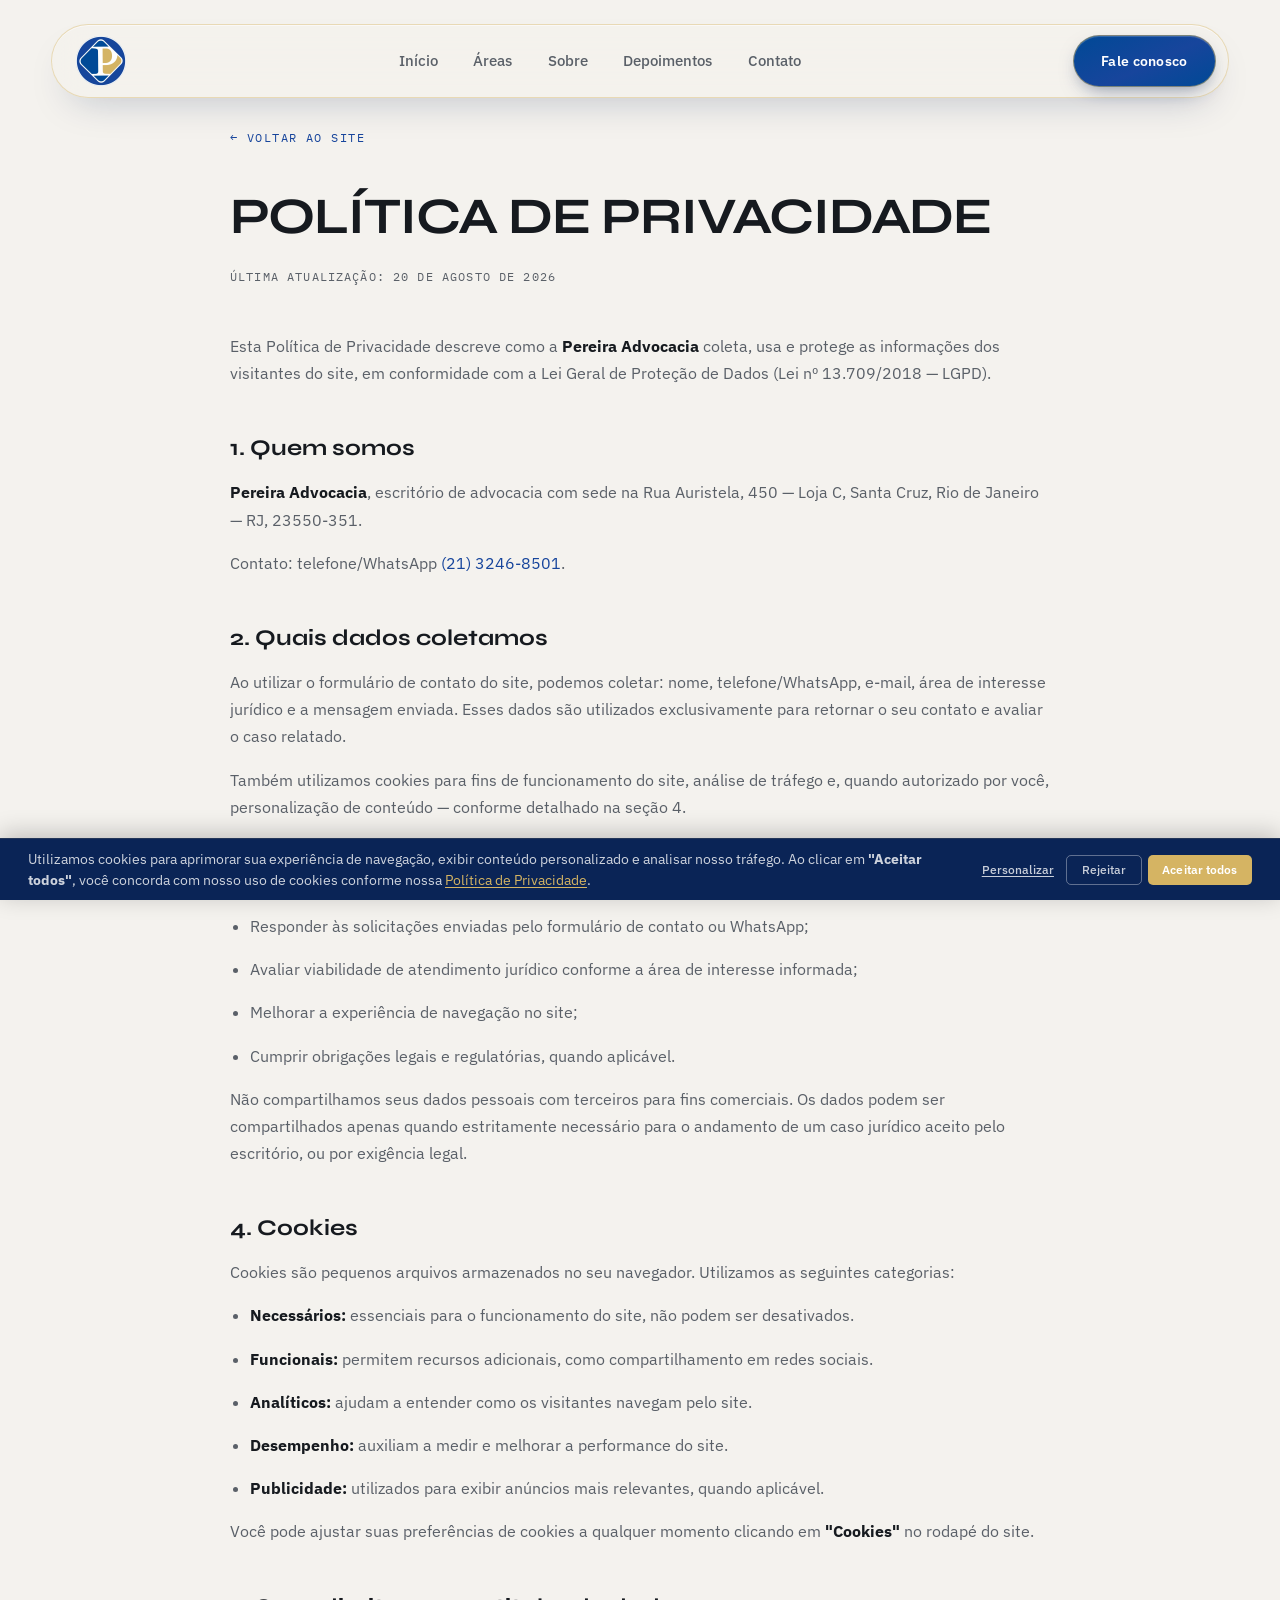
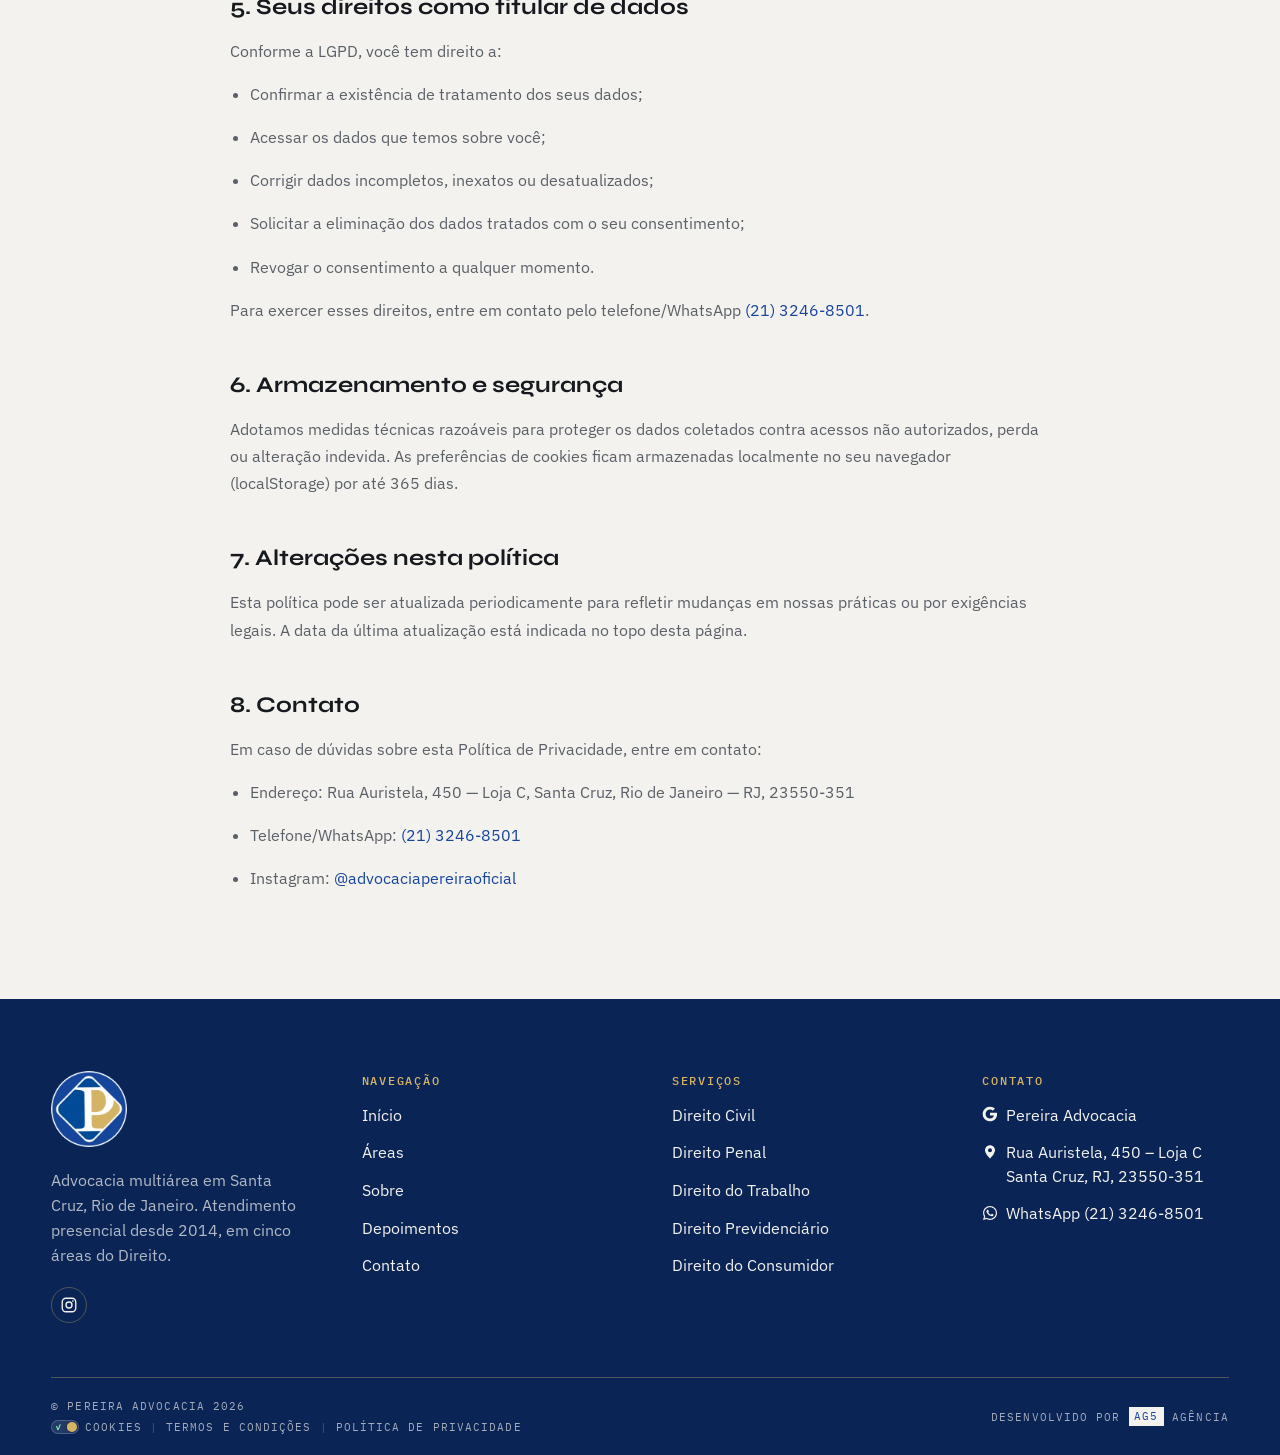
==== commit b45f84a0: "Adequa cookie banner ao padrão AG5 v3.0: remove título proibido, header do modal escuro com texto br" ====
--- a/politica-de-privacidade.html
+++ b/politica-de-privacidade.html
@@ -203,7 +203,6 @@
 <div id="ck-banner" class="ck-banner" role="dialog" aria-modal="true" aria-label="Aviso de cookies" aria-live="polite" aria-hidden="true">
   <div class="ck-banner__inner">
     <div class="ck-banner__content">
-      <h2 class="ck-banner__title">Valorizamos sua privacidade</h2>
       <p class="ck-banner__text">
         Utilizamos cookies para aprimorar sua experiência de navegação, exibir conteúdo
         personalizado e analisar nosso tráfego. Ao clicar em <strong>"Aceitar todos"</strong>,
--- a/style.css
+++ b/style.css
@@ -359,6 +359,10 @@
   position:relative;overflow:hidden;clip-path:inset(0 0 100% 0);background:var(--pedra-2);
   aspect-ratio:4/3;display:block;width:100%;
 }
+@media (min-width:768px){
+  .fotos{grid-template-columns:repeat(4,1fr);gap:clamp(.35rem,.8vw,.55rem)}
+  .foto{width:97.5%;margin:0 auto}
+}
 .foto.is-in{clip-path:inset(0 0 0 0);transition:clip-path 1000ms cubic-bezier(.65,0,.35,1)}
 .foto img{
   position:absolute;inset:0;z-index:0;display:block;
--- a/style.css
+++ b/style.css
@@ -359,6 +359,10 @@
   position:relative;overflow:hidden;clip-path:inset(0 0 100% 0);background:var(--pedra-2);
   aspect-ratio:4/3;display:block;width:100%;
 }
+@media (min-width:768px){
+  .fotos{grid-template-columns:repeat(4,1fr);gap:clamp(.35rem,.8vw,.55rem)}
+  .foto{width:97.5%;margin:0 auto}
+}
 .foto.is-in{clip-path:inset(0 0 0 0);transition:clip-path 1000ms cubic-bezier(.65,0,.35,1)}
 .foto img{
   position:absolute;inset:0;z-index:0;display:block;
--- a/cookie-banner.css
+++ b/cookie-banner.css
@@ -94,14 +94,6 @@
     min-width: 0;
 }
 
-.ck-banner__title {
-    font-size: 0.85rem;
-    font-weight: 600;
-    color: var(--ck-accent);
-    margin-bottom: 2px;
-    line-height: 1.3;
-}
-
 .ck-banner__text {
     font-size: 0.85rem;
     color: var(--ck-text-muted);
@@ -240,6 +232,7 @@
     justify-content: space-between;
     gap: 12px;
     padding: 14px 18px 11px;
+    background: var(--ck-bg);
     border-bottom: 1px solid var(--ck-modal-border);
     background: var(--ck-bg);
 }
@@ -247,7 +240,7 @@
 .ck-modal__title {
     font-size: 0.88rem;
     font-weight: 600;
-    color: var(--ck-accent);
+    color: var(--ck-text-primary);
     margin: 0;
     line-height: 1.3;
 }
--- a/cookie-banner.css
+++ b/cookie-banner.css
@@ -94,14 +94,6 @@
     min-width: 0;
 }
 
-.ck-banner__title {
-    font-size: 0.85rem;
-    font-weight: 600;
-    color: var(--ck-accent);
-    margin-bottom: 2px;
-    line-height: 1.3;
-}
-
 .ck-banner__text {
     font-size: 0.85rem;
     color: var(--ck-text-muted);
@@ -240,6 +232,7 @@
     justify-content: space-between;
     gap: 12px;
     padding: 14px 18px 11px;
+    background: var(--ck-bg);
     border-bottom: 1px solid var(--ck-modal-border);
     background: var(--ck-bg);
 }
@@ -247,7 +240,7 @@
 .ck-modal__title {
     font-size: 0.88rem;
     font-weight: 600;
-    color: var(--ck-accent);
+    color: var(--ck-text-primary);
     margin: 0;
     line-height: 1.3;
 }
